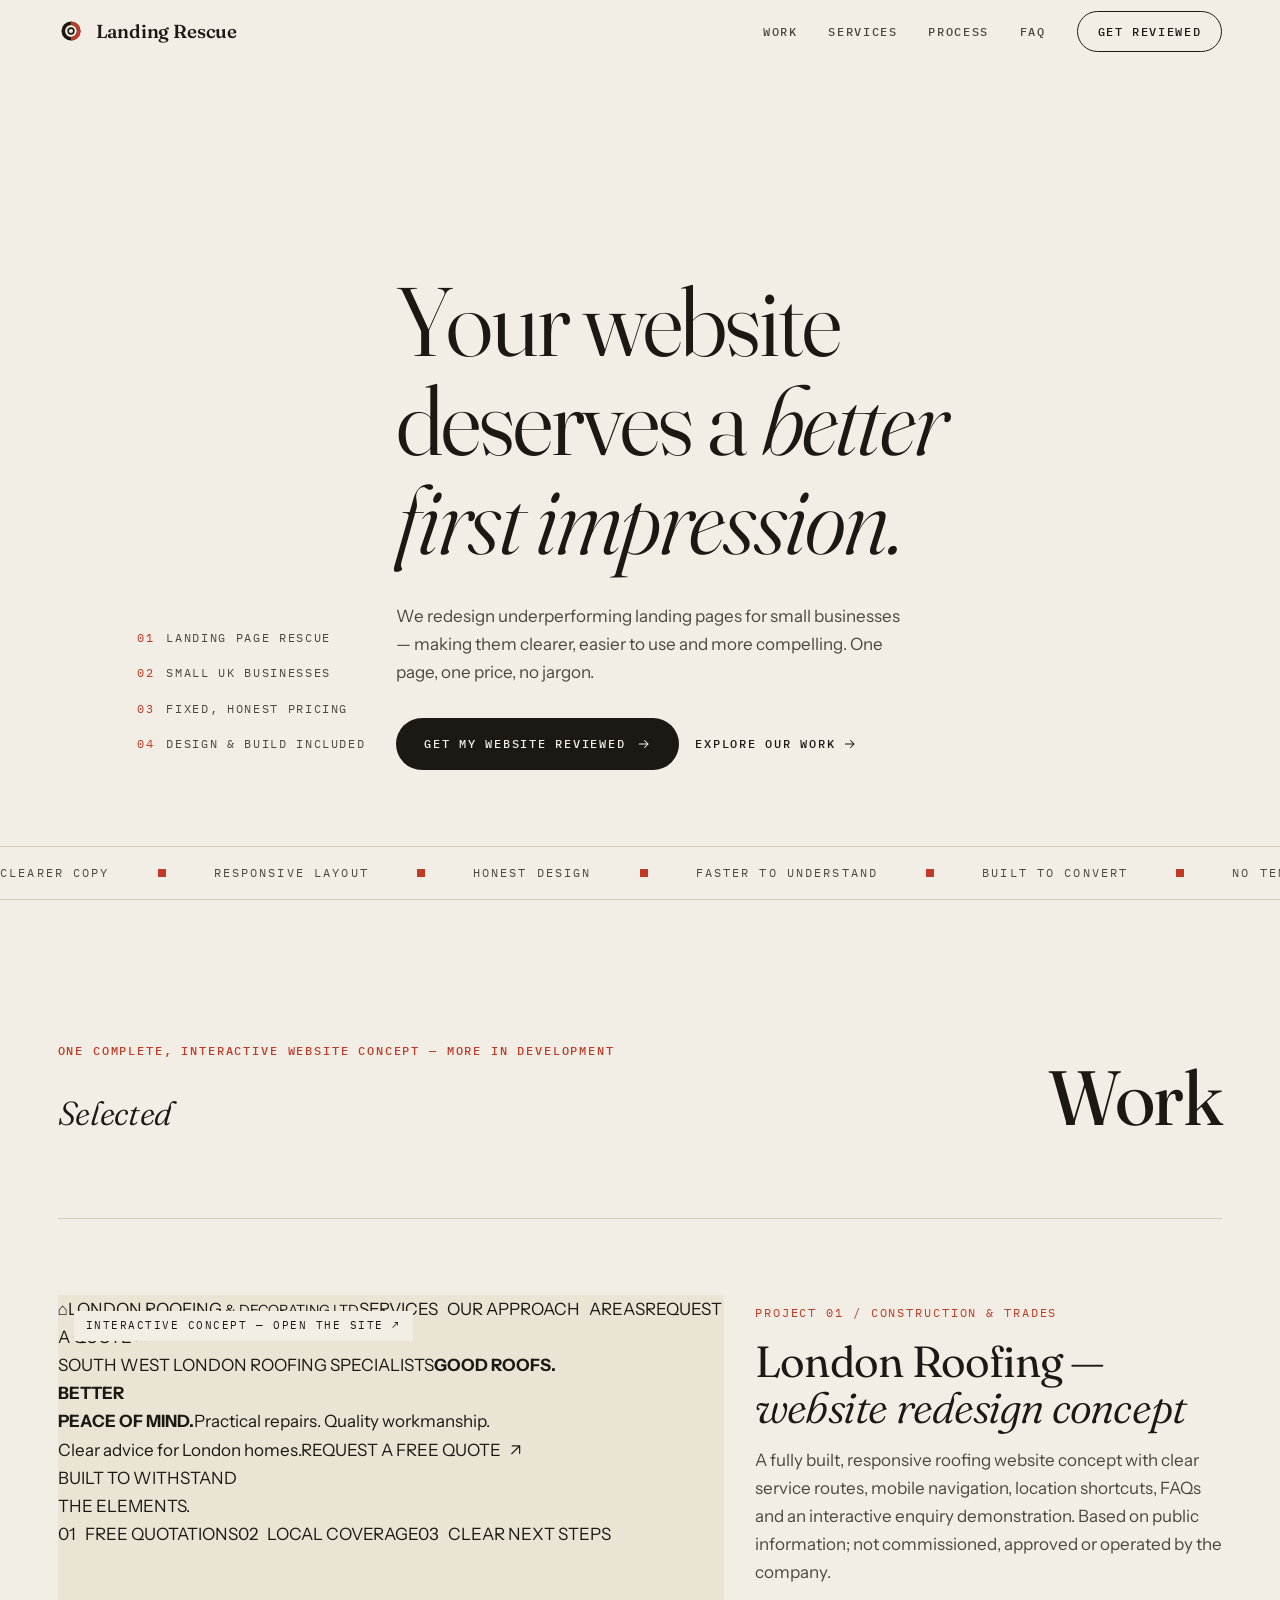
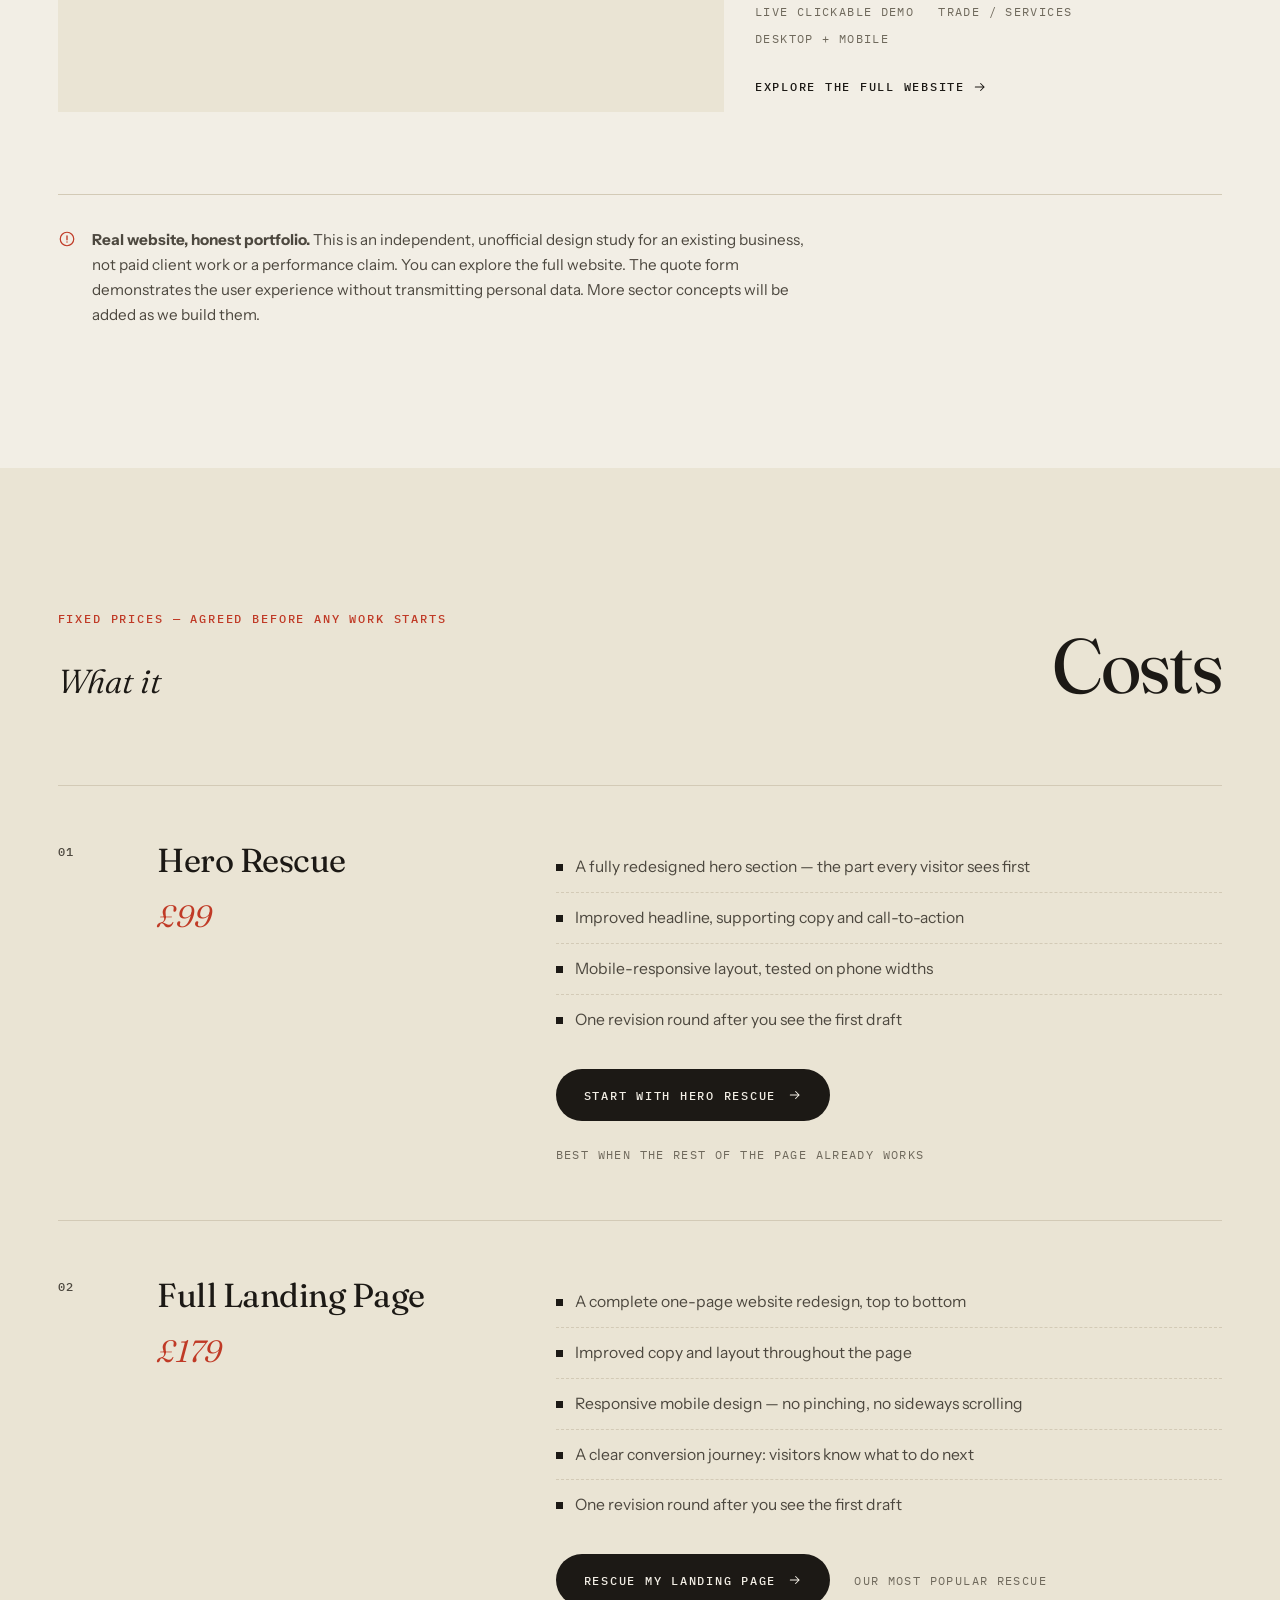
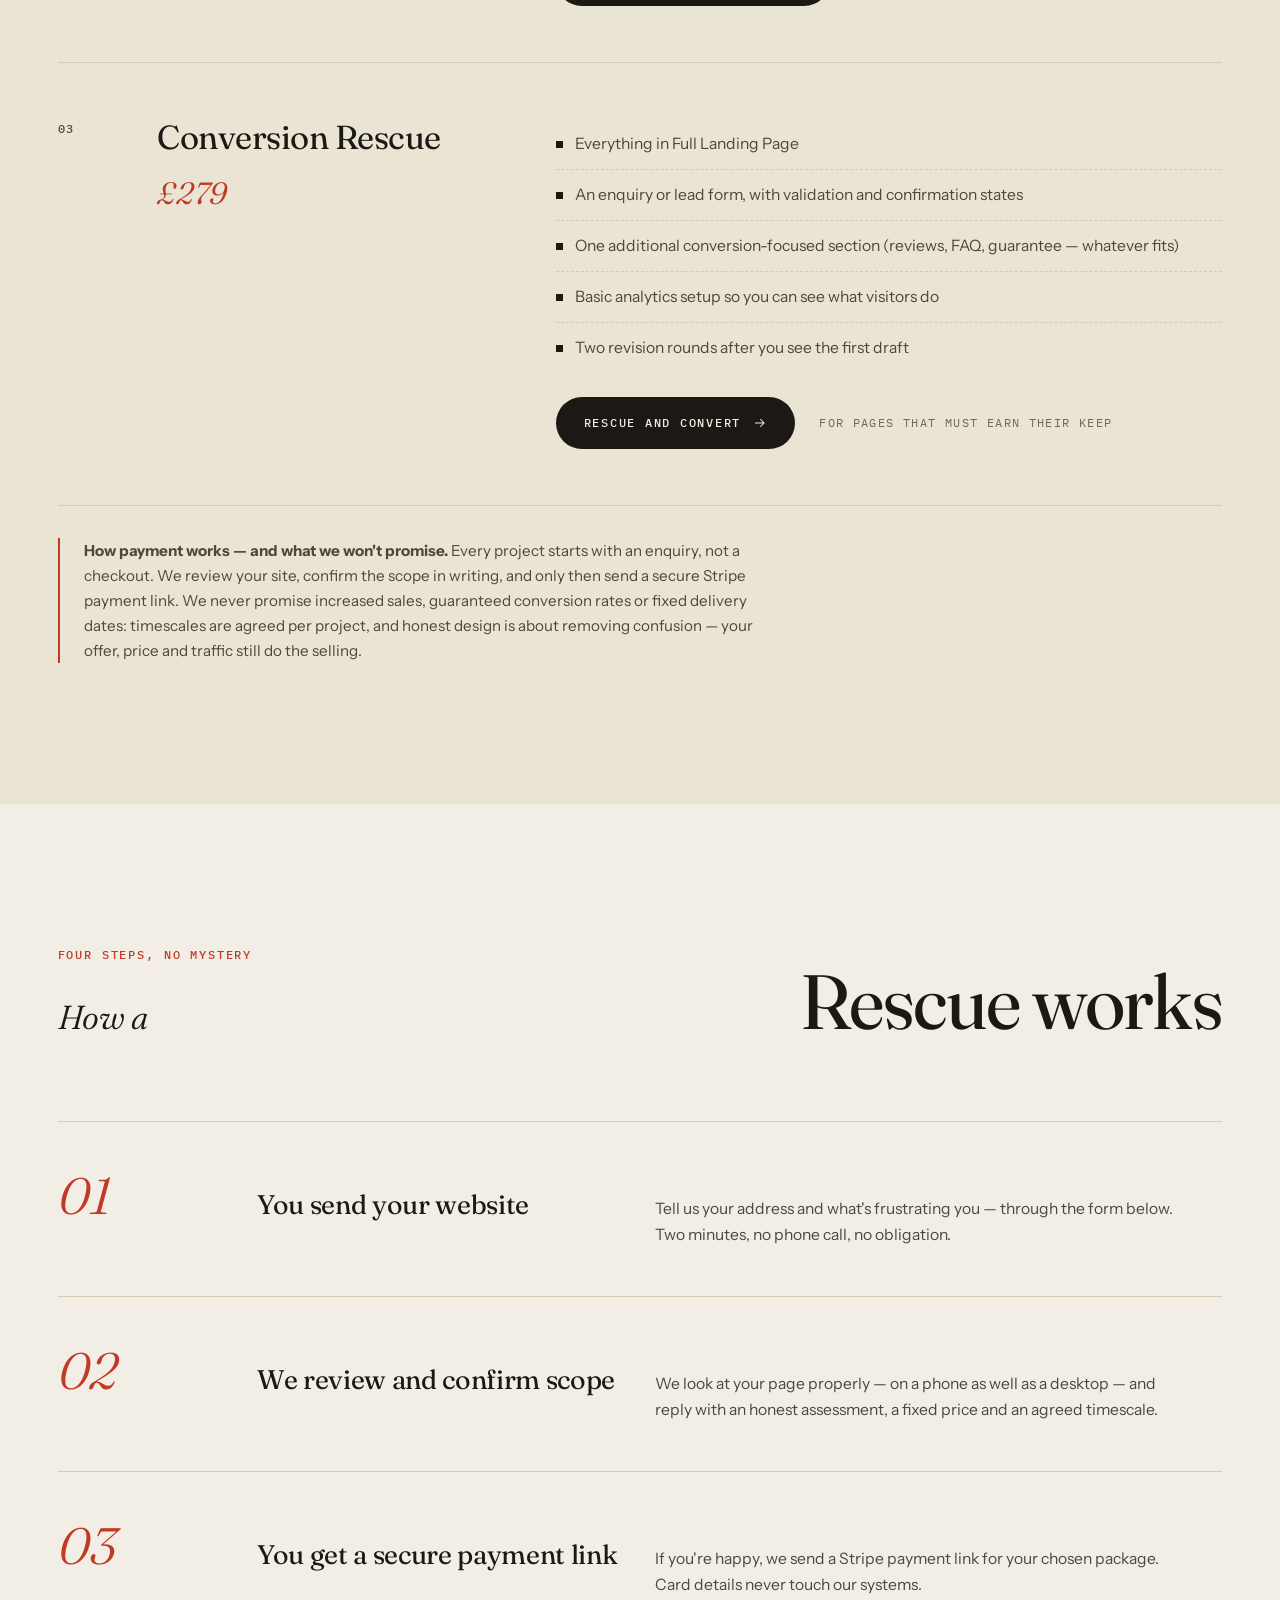
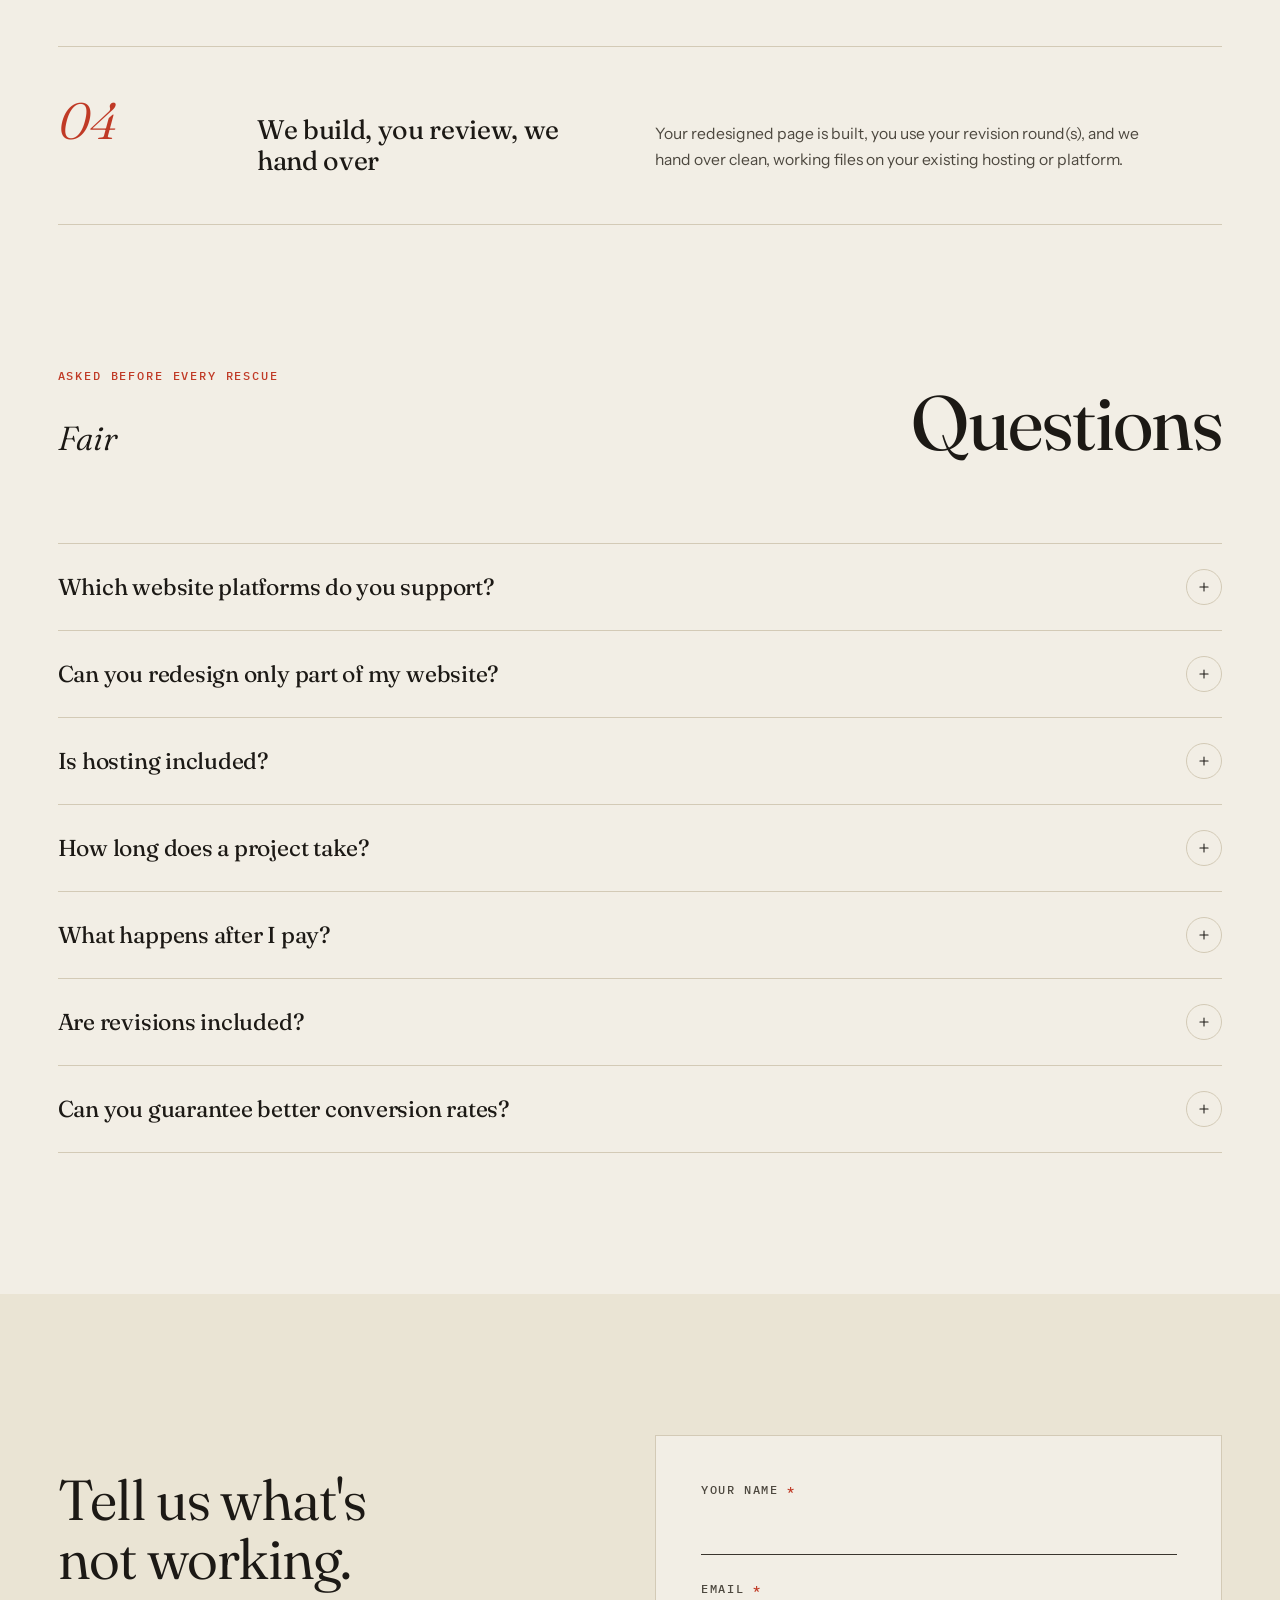
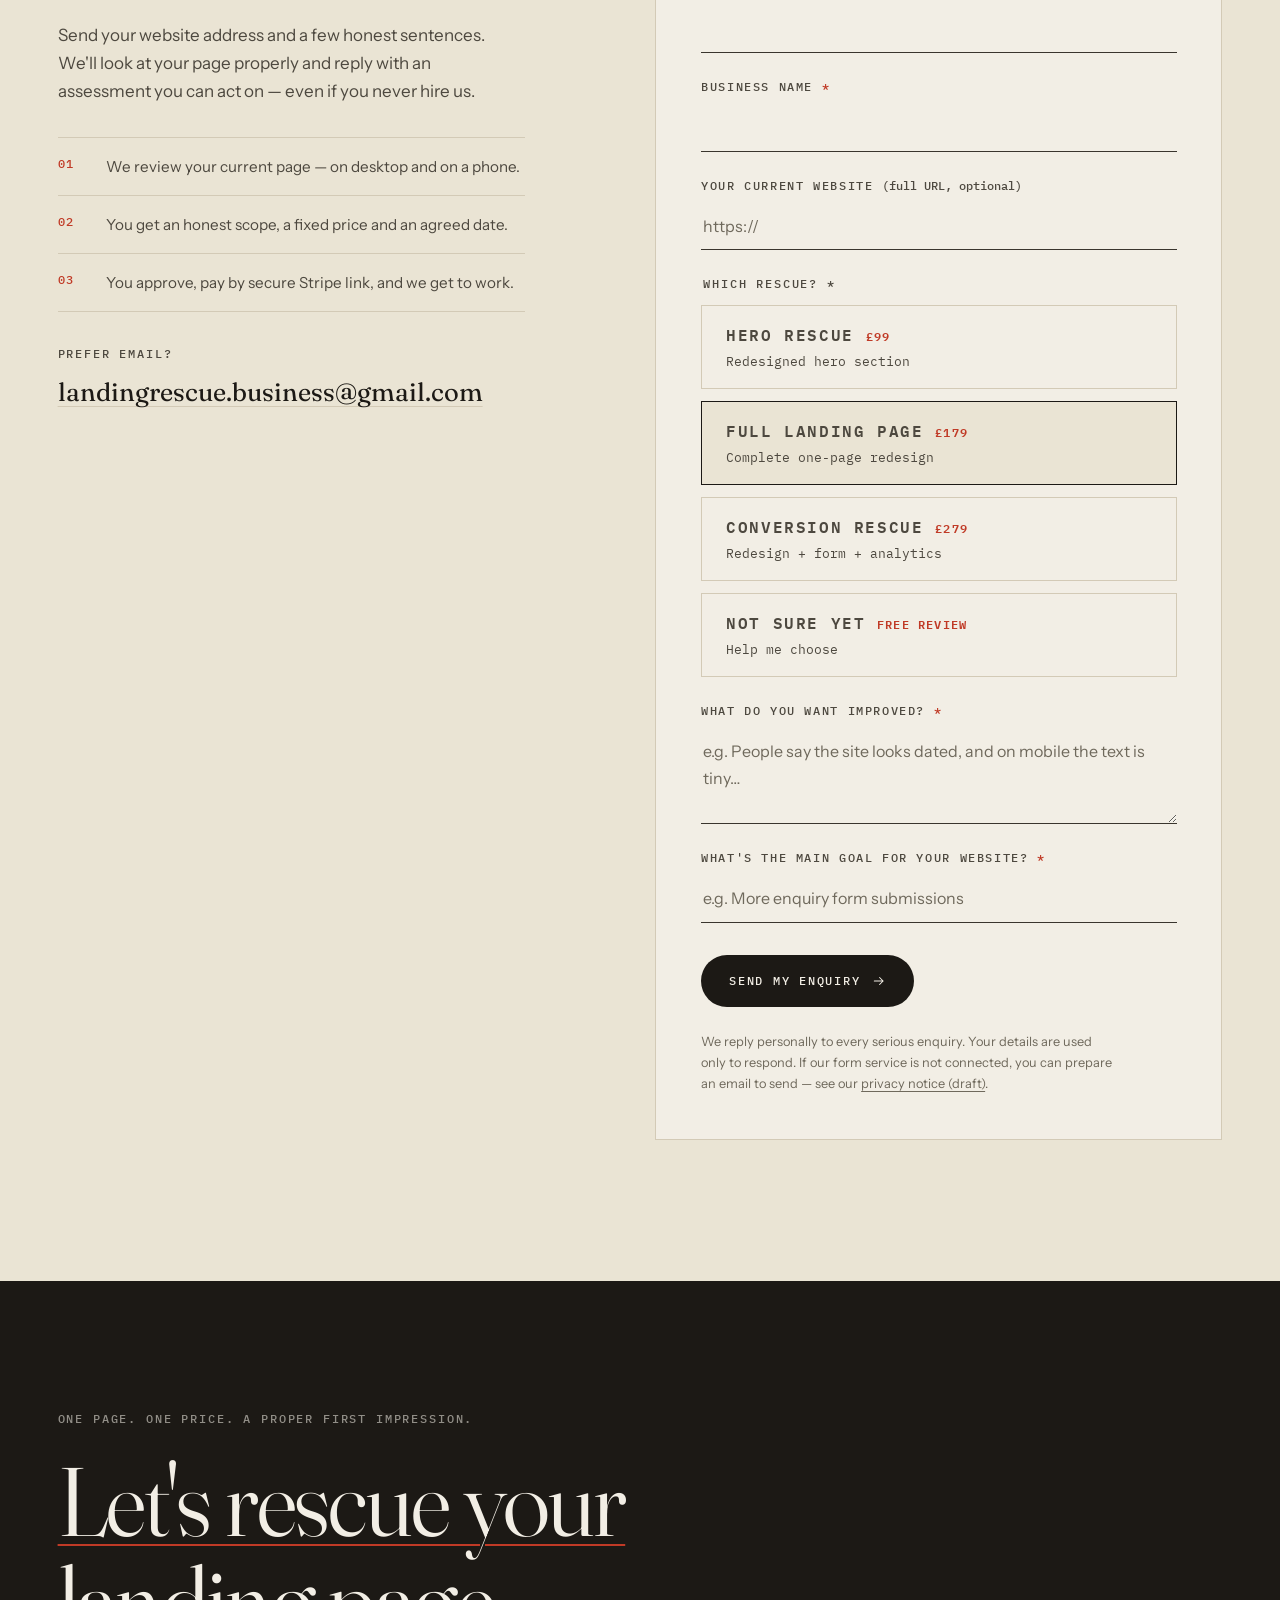
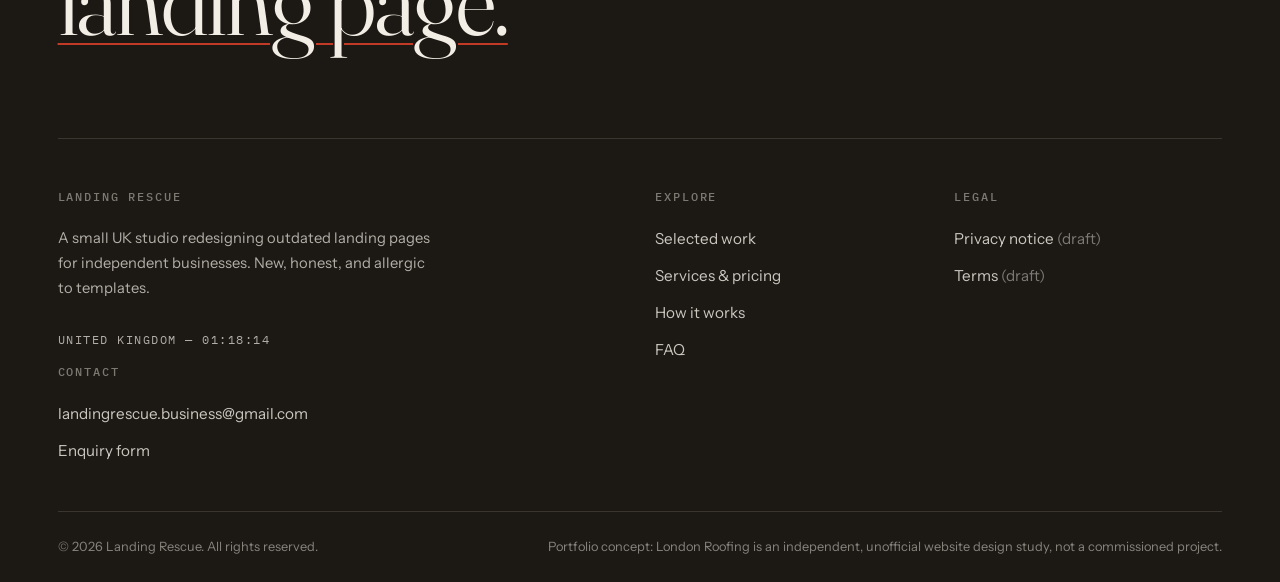
==== index.html @ 88848b7b "Show new interactive roofing concept and retire old portfolio cards" ====
<!DOCTYPE html>
<html lang="en-GB">
<head>
  <meta charset="UTF-8">
  <meta name="viewport" content="width=device-width, initial-scale=1.0">
  <title>Landing Rescue — Landing page redesign for small UK businesses</title>
  <meta name="description" content="We redesign underperforming landing pages for small businesses — clearer copy, easier layouts, and a more compelling first impression. Fixed prices, honest scope, no jargon.">
  <meta name="theme-color" content="#f2eee5">
  <link rel="canonical" href="https://landing-rescue.onrender.com/">
  <meta property="og:type" content="website">
  <meta property="og:title" content="Landing Rescue — your website deserves a better first impression">
  <meta property="og:description" content="Landing page redesigns for small UK businesses. Fixed prices, honest scope, beautifully built pages.">
  <meta property="og:locale" content="en_GB">
  <link rel="icon" type="image/svg+xml" href="assets/img/favicon.svg">
  <link rel="preconnect" href="https://fonts.googleapis.com">
  <link rel="preconnect" href="https://fonts.gstatic.com" crossorigin>
  <link href="https://fonts.googleapis.com/css2?family=Fraunces:ital,opsz,wght@0,9..144,300..650;1,9..144,300..650&family=IBM+Plex+Mono:wght@400;500&family=Instrument+Sans:ital,wght@0,400..700;1,400&display=swap" rel="stylesheet">
  <link rel="stylesheet" href="assets/css/main.css">
  <script type="application/ld+json">
  {
    "@context": "https://schema.org",
    "@type": "ProfessionalService",
    "name": "Landing Rescue",
    "description": "Landing page redesigns for small businesses.",
    "areaServed": "GB",
    "priceRange": "£99 - £279"
  }
  </script>
</head>
<body>
  <a class="skip-link" href="#main">Skip to content</a>

  <!-- ================= HEADER ================= -->
  <header class="site-head">
    <div class="wrap">
      <a class="brand" href="#top" aria-label="Landing Rescue — home">
        <svg viewBox="0 0 64 64" aria-hidden="true">
          <circle cx="32" cy="32" r="19" fill="none" stroke="currentColor" stroke-width="9"/>
          <path d="M32 13a19 19 0 0 1 0 38" fill="none" stroke="#c03a26" stroke-width="9"/>
          <circle cx="32" cy="32" r="7" fill="var(--paper)" stroke="currentColor" stroke-width="4"/>
        </svg>
        <span>Landing&nbsp;Rescue</span>
      </a>
      <nav class="main-nav" aria-label="Primary">
        <a href="#work">Work</a>
        <a href="#services">Services</a>
        <a href="#process">Process</a>
        <a href="#faq">FAQ</a>
        <a class="nav-cta" href="#contact">Get reviewed</a>
      </nav>
      <button class="nav-toggle" aria-expanded="false" aria-controls="mobile-menu" aria-label="Menu">
        <span></span><span></span>
      </button>
    </div>
  </header>

  <nav class="mobile-menu" id="mobile-menu" aria-label="Mobile">
    <a href="#work">Work <span class="label">01</span></a>
    <a href="#services">Services <span class="label">02</span></a>
    <a href="#process">Process <span class="label">03</span></a>
    <a href="#faq">FAQ <span class="label">04</span></a>
    <a href="#contact">Get reviewed <span class="label">05</span></a>
  </nav>

  <main id="main">
    <!-- ================= HERO ================= -->
    <section class="hero" id="top">
      <div class="wrap">
        <div class="grid-12 hero-grid">
          <ul class="hero-index" aria-label="At a glance">
            <li><span class="num">01</span><span>Landing page rescue</span></li>
            <li><span class="num">02</span><span>Small UK businesses</span></li>
            <li><span class="num">03</span><span>Fixed, honest pricing</span></li>
            <li><span class="num">04</span><span>Design &amp; build included</span></li>
          </ul>
          <div class="hero-main">
            <h1 class="display reveal">Your website deserves a <em>better first impression.</em></h1>
            <div class="hero-sub reveal">
              <p class="body-copy">We redesign underperforming landing pages for small businesses — making them clearer, easier to use and more compelling. One page, one price, no jargon.</p>
            </div>
            <div class="hero-actions reveal">
              <a class="btn" href="#contact">Get my website reviewed
                <svg viewBox="0 0 24 24" fill="none" aria-hidden="true"><path d="M4 12h15m0 0-6-6m6 6-6 6" stroke="currentColor" stroke-width="1.8" stroke-linecap="round" stroke-linejoin="round"/></svg>
              </a>
              <a class="link-arrow" href="#work">Explore our work
                <svg viewBox="0 0 24 24" fill="none" aria-hidden="true"><path d="M4 12h15m0 0-6-6m6 6-6 6" stroke="currentColor" stroke-width="1.8" stroke-linecap="round" stroke-linejoin="round"/></svg>
              </a>
            </div>
          </div>
        </div>
      </div>
      <div class="marquee" aria-hidden="true">
        <div class="marquee-track">
          <span>Clearer copy <i></i></span><span>Responsive layout <i></i></span><span>Honest design <i></i></span><span>Faster to understand <i></i></span><span>Built to convert <i></i></span><span>No templates <i></i></span>
          <span>Clearer copy <i></i></span><span>Responsive layout <i></i></span><span>Honest design <i></i></span><span>Faster to understand <i></i></span><span>Built to convert <i></i></span><span>No templates <i></i></span>
        </div>
      </div>
    </section>

    <!-- ================= WORK ================= -->
    <section id="work" aria-labelledby="work-heading">
      <div class="wrap">
        <div class="section-head">
          <p class="label label--accent reveal">One complete, interactive website concept — more in development</p>
          <div class="split-head reveal" id="work-heading">
            <span class="left">Selected</span>
            <h2 class="right">Work</h2>
          </div>
        </div>
        <div class="work-list">
          <article class="project reveal">
            <a class="project-media project-media--roof" href="work/london-roofing/" aria-label="Open the interactive London Roofing website concept">
              <div class="roofing-thumb" aria-hidden="true">
                <div class="roofing-thumb-top"><span class="roofing-thumb-symbol">⌂</span><span class="roofing-thumb-brand">LONDON ROOFING <small>&amp; DECORATING LTD</small></span><span class="roofing-thumb-nav">SERVICES&nbsp;&nbsp; OUR APPROACH&nbsp;&nbsp; AREAS</span><span class="roofing-thumb-button">REQUEST A QUOTE ↗</span></div>
                <div class="roofing-thumb-stage">
                  <div class="roofing-thumb-copy"><span class="roofing-thumb-eyebrow">SOUTH WEST LONDON ROOFING SPECIALISTS</span><strong>GOOD ROOFS.<br>BETTER<br>PEACE OF MIND<span class="roofing-thumb-stop">.</span></strong><span class="roofing-thumb-lede">Practical repairs. Quality workmanship.<br>Clear advice for London homes.</span><span class="roofing-thumb-cta">REQUEST A FREE QUOTE &nbsp; ↗</span></div>
                  <div class="roofing-thumb-photo"><span>BUILT TO WITHSTAND<br>THE ELEMENTS.</span></div>
                </div>
                <div class="roofing-thumb-bottom"><span>01 &nbsp; FREE QUOTATIONS</span><span>02 &nbsp; LOCAL COVERAGE</span><span>03 &nbsp; CLEAR NEXT STEPS</span></div>
              </div>
              <span class="media-tag">Interactive concept — open the site ↗</span>
            </a>
            <div class="project-info">
              <p class="project-num">Project 01 / Construction &amp; trades</p>
              <h3 class="project-title">London Roofing — <em>website redesign concept</em></h3>
              <p class="body-copy">A fully built, responsive roofing website concept with clear service routes, mobile navigation, location shortcuts, FAQs and an interactive enquiry demonstration. Based on public information; not commissioned, approved or operated by the company.</p>
              <p class="project-meta"><span>Live clickable demo</span><span>Trade / services</span><span>Desktop + mobile</span></p>
              <a class="link-arrow" href="work/london-roofing/">Explore the full website
                <svg viewBox="0 0 24 24" fill="none" aria-hidden="true"><path d="M4 12h15m0 0-6-6m6 6-6 6" stroke="currentColor" stroke-width="1.8" stroke-linecap="round" stroke-linejoin="round"/></svg>
              </a>
            </div>
          </article>
        </div>
        <div class="work-note reveal">
          <svg viewBox="0 0 24 24" fill="none" aria-hidden="true"><circle cx="12" cy="12" r="9" stroke="currentColor" stroke-width="1.6"/><path d="M12 8v5m0 3v.01" stroke="currentColor" stroke-width="1.8" stroke-linecap="round"/></svg>
          <p><strong>Real website, honest portfolio.</strong> This is an independent, unofficial design study for an existing business, not paid client work or a performance claim. You can explore the full website. The quote form demonstrates the user experience without transmitting personal data. More sector concepts will be added as we build them.</p>
        </div>
      </div>
    </section>

    <!-- ================= SERVICES ================= -->
    <section class="services" id="services" aria-labelledby="services-heading">
      <div class="wrap">
        <div class="section-head">
          <p class="label label--accent reveal">Fixed prices — agreed before any work starts</p>
          <div class="split-head reveal" id="services-heading">
            <span class="left">What it</span>
            <h2 class="right">Costs</h2>
          </div>
        </div>

        <div class="service-row reveal">
          <p class="service-num label">01</p>
          <div class="service-name">
            <h3>Hero Rescue</h3>
            <p class="service-price">£99</p>
          </div>
          <div class="service-body">
            <ul>
              <li>A fully redesigned hero section — the part every visitor sees first</li>
              <li>Improved headline, supporting copy and call-to-action</li>
              <li>Mobile-responsive layout, tested on phone widths</li>
              <li>One revision round after you see the first draft</li>
            </ul>
            <div class="service-foot">
              <button class="btn" type="button" data-package="Hero Rescue — £99">Start with Hero Rescue
                <svg viewBox="0 0 24 24" fill="none" aria-hidden="true"><path d="M4 12h15m0 0-6-6m6 6-6 6" stroke="currentColor" stroke-width="1.8" stroke-linecap="round" stroke-linejoin="round"/></svg>
              </button>
              <span class="service-time">Best when the rest of the page already works</span>
            </div>
          </div>
        </div>

        <div class="service-row reveal">
          <p class="service-num label">02</p>
          <div class="service-name">
            <h3>Full Landing Page</h3>
            <p class="service-price">£179</p>
          </div>
          <div class="service-body">
            <ul>
              <li>A complete one-page website redesign, top to bottom</li>
              <li>Improved copy and layout throughout the page</li>
              <li>Responsive mobile design — no pinching, no sideways scrolling</li>
              <li>A clear conversion journey: visitors know what to do next</li>
              <li>One revision round after you see the first draft</li>
            </ul>
            <div class="service-foot">
              <button class="btn" type="button" data-package="Full Landing Page — £179">Rescue my landing page
                <svg viewBox="0 0 24 24" fill="none" aria-hidden="true"><path d="M4 12h15m0 0-6-6m6 6-6 6" stroke="currentColor" stroke-width="1.8" stroke-linecap="round" stroke-linejoin="round"/></svg>
              </button>
              <span class="service-time">Our most popular rescue</span>
            </div>
          </div>
        </div>

        <div class="service-row reveal">
          <p class="service-num label">03</p>
          <div class="service-name">
            <h3>Conversion Rescue</h3>
            <p class="service-price">£279</p>
          </div>
          <div class="service-body">
            <ul>
              <li>Everything in Full Landing Page</li>
              <li>An enquiry or lead form, with validation and confirmation states</li>
              <li>One additional conversion-focused section (reviews, FAQ, guarantee — whatever fits)</li>
              <li>Basic analytics setup so you can see what visitors do</li>
              <li>Two revision rounds after you see the first draft</li>
            </ul>
            <div class="service-foot">
              <button class="btn" type="button" data-package="Conversion Rescue — £279">Rescue and convert
                <svg viewBox="0 0 24 24" fill="none" aria-hidden="true"><path d="M4 12h15m0 0-6-6m6 6-6 6" stroke="currentColor" stroke-width="1.8" stroke-linecap="round" stroke-linejoin="round"/></svg>
              </button>
              <span class="service-time">For pages that must earn their keep</span>
            </div>
          </div>
        </div>

        <p class="services-honesty reveal">
          <strong>How payment works — and what we won't promise.</strong>
          Every project starts with an enquiry, not a checkout. We review your site, confirm the scope in writing, and only then send a secure Stripe payment link. We never promise increased sales, guaranteed conversion rates or fixed delivery dates: timescales are agreed per project, and honest design is about removing confusion — your offer, price and traffic still do the selling.
        </p>
      </div>
    </section>

    <!-- ================= PROCESS ================= -->
    <section id="process" aria-labelledby="process-heading">
      <div class="wrap">
        <div class="section-head">
          <p class="label label--accent reveal">Four steps, no mystery</p>
          <div class="split-head reveal" id="process-heading">
            <span class="left">How a</span>
            <h2 class="right">Rescue works</h2>
          </div>
        </div>

        <ol class="process-list">
          <li class="process-step reveal">
            <p class="p-num">01</p>
            <h3>You send your website</h3>
            <p>Tell us your address and what's frustrating you — through the form below. Two minutes, no phone call, no obligation.</p>
          </li>
          <li class="process-step reveal">
            <p class="p-num">02</p>
            <h3>We review and confirm scope</h3>
            <p>We look at your page properly — on a phone as well as a desktop — and reply with an honest assessment, a fixed price and an agreed timescale.</p>
          </li>
          <li class="process-step reveal">
            <p class="p-num">03</p>
            <h3>You get a secure payment link</h3>
            <p>If you're happy, we send a Stripe payment link for your chosen package. Card details never touch our systems.</p>
          </li>
          <li class="process-step reveal">
            <p class="p-num">04</p>
            <h3>We build, you review, we hand over</h3>
            <p>Your redesigned page is built, you use your revision round(s), and we hand over clean, working files on your existing hosting or platform.</p>
          </li>
        </ol>
      </div>
    </section>

    <!-- ================= FAQ ================= -->
    <section id="faq" aria-labelledby="faq-heading" style="padding-top:0">
      <div class="wrap">
        <div class="section-head">
          <p class="label label--accent reveal">Asked before every rescue</p>
          <div class="split-head reveal" id="faq-heading">
            <span class="left">Fair</span>
            <h2 class="right">Questions</h2>
          </div>
        </div>

        <div class="faq-list reveal">
          <details class="faq-item">
            <summary><h3>Which website platforms do you support?</h3><span class="faq-icon"><svg viewBox="0 0 24 24" fill="none" aria-hidden="true"><path d="M12 5v14M5 12h14" stroke="currentColor" stroke-width="1.8" stroke-linecap="round"/></svg></span></summary>
            <div class="faq-answer"><p>Almost all of them. We can hand over a self-contained page for any host, or implement directly on common platforms — WordPress, Shopify, Wix, Squarespace, Webflow and similar — wherever you can grant us access. We'll confirm the exact approach for your setup during the free review, before you pay anything.</p></div>
          </details>
          <details class="faq-item">
            <summary><h3>Can you redesign only part of my website?</h3><span class="faq-icon"><svg viewBox="0 0 24 24" fill="none" aria-hidden="true"><path d="M12 5v14M5 12h14" stroke="currentColor" stroke-width="1.8" stroke-linecap="round"/></svg></span></summary>
            <div class="faq-answer"><p>Yes — that's exactly what <strong>Hero Rescue (£99)</strong> is for. If your page mostly works but the top section lets it down, we'll rebuild that part properly: headline, supporting copy, call-to-action and a layout that behaves on every screen size.</p></div>
          </details>
          <details class="faq-item">
            <summary><h3>Is hosting included?</h3><span class="faq-icon"><svg viewBox="0 0 24 24" fill="none" aria-hidden="true"><path d="M12 5v14M5 12h14" stroke="currentColor" stroke-width="1.8" stroke-linecap="round"/></svg></span></summary>
            <div class="faq-answer"><p>No — and that's deliberate. We don't resell hosting or lock you in. Your redesigned page runs on the hosting and domain you already have, and if you ever leave us, everything stays working and yours.</p></div>
          </details>
          <details class="faq-item">
            <summary><h3>How long does a project take?</h3><span class="faq-icon"><svg viewBox="0 0 24 24" fill="none" aria-hidden="true"><path d="M12 5v14M5 12h14" stroke="currentColor" stroke-width="1.8" stroke-linecap="round"/></svg></span></summary>
            <div class="faq-answer"><p>We agree a delivery date with you individually before any payment, based on the package, the current queue and the state of your page. What we won't do is quote a fake "48 hours!" number to win the job, then miss it.</p></div>
          </details>
          <details class="faq-item">
            <summary><h3>What happens after I pay?</h3><span class="faq-icon"><svg viewBox="0 0 24 24" fill="none" aria-hidden="true"><path d="M12 5v14M5 12h14" stroke="currentColor" stroke-width="1.8" stroke-linecap="round"/></svg></span></summary>
            <div class="faq-answer"><p>Your rescue enters the build queue on the agreed date. We share progress as we go, send you the first draft for your revision round(s), make the changes, then hand over — either as files you can keep or installed directly on your platform.</p></div>
          </details>
          <details class="faq-item">
            <summary><h3>Are revisions included?</h3><span class="faq-icon"><svg viewBox="0 0 24 24" fill="none" aria-hidden="true"><path d="M12 5v14M5 12h14" stroke="currentColor" stroke-width="1.8" stroke-linecap="round"/></svg></span></summary>
            <div class="faq-answer"><p>Yes — one revision round is included with Hero Rescue and Full Landing Page, and two with Conversion Rescue. A revision is a considered set of changes to the draft; if you later want something outside the original scope, we'll quote it honestly before doing the work.</p></div>
          </details>
          <details class="faq-item">
            <summary><h3>Can you guarantee better conversion rates?</h3><span class="faq-icon"><svg viewBox="0 0 24 24" fill="none" aria-hidden="true"><path d="M12 5v14M5 12h14" stroke="currentColor" stroke-width="1.8" stroke-linecap="round"/></svg></span></summary>
            <div class="faq-answer"><p>No — and you should be suspicious of anyone who does. Conversion depends on your offer, your prices, your traffic and your reputation, not just the page. What we can honestly promise: a clearer, faster-to-understand, professionally built page that stops wasting the visitors you already have.</p></div>
          </details>
        </div>
      </div>
    </section>

    <!-- ================= CONTACT ================= -->
    <section class="contact" id="contact" aria-labelledby="contact-heading">
      <div class="wrap">
        <div class="contact-grid">
          <div class="contact-aside">
            <div>
              <p class="label label--accent reveal">Free review — no obligation</p>
              <h2 class="display-sm reveal" id="contact-heading" style="margin-top:16px">Tell us what's not working.</h2>
            </div>
            <p class="body-copy reveal">Send your website address and a few honest sentences. We'll look at your page properly and reply with an assessment you can act on — even if you never hire us.</p>
            <ol class="contact-steps reveal">
              <li><span class="label">01</span><span>We review your current page — on desktop and on a phone.</span></li>
              <li><span class="label">02</span><span>You get an honest scope, a fixed price and an agreed date.</span></li>
              <li><span class="label">03</span><span>You approve, pay by secure Stripe link, and we get to work.</span></li>
            </ol>
            <div class="contact-direct reveal">
              <span class="label">Prefer email?</span>
              <a id="direct-mail" href="mailto:landingrescue.business@gmail.com">landingrescue.business@gmail.com</a>
            </div>
          </div>

          <form class="enquiry-form reveal" id="enquiry-form" novalidate aria-describedby="form-status">
            <div class="field">
              <label for="f-name">Your name <span class="req" aria-hidden="true">*</span></label>
              <input type="text" id="f-name" name="name" autocomplete="name" required>
              <p class="field-error" role="alert"></p>
            </div>
            <div class="field">
              <label for="f-email">Email <span class="req" aria-hidden="true">*</span></label>
              <input type="email" id="f-email" name="email" autocomplete="email" inputmode="email" required>
              <p class="field-error" role="alert"></p>
            </div>
            <div class="field">
              <label for="f-business">Business name <span class="req" aria-hidden="true">*</span></label>
              <input type="text" id="f-business" name="business" autocomplete="organization" required>
              <p class="field-error" role="alert"></p>
            </div>
            <div class="field">
              <label for="f-url">Your current website <span class="label" style="text-transform:none;letter-spacing:0">(full URL, optional)</span></label>
              <input type="url" id="f-url" name="website_url" autocomplete="url" inputmode="url" placeholder="https://">
              <p class="field-error" role="alert"></p>
            </div>

            <fieldset class="field" style="border:0;padding:0">
              <legend class="label" style="margin-bottom:12px">Which rescue? <span class="req" aria-hidden="true">*</span></legend>
              <div class="radio-cards">
                <label>
                  <input type="radio" name="package" value="Hero Rescue — £99">
                  <span class="radio-name">Hero Rescue <span class="radio-price">£99</span><span class="radio-desc">Redesigned hero section</span></span>
                </label>
                <label>
                  <input type="radio" name="package" value="Full Landing Page — £179" checked>
                  <span class="radio-name">Full Landing Page <span class="radio-price">£179</span><span class="radio-desc">Complete one-page redesign</span></span>
                </label>
                <label>
                  <input type="radio" name="package" value="Conversion Rescue — £279">
                  <span class="radio-name">Conversion Rescue <span class="radio-price">£279</span><span class="radio-desc">Redesign + form + analytics</span></span>
                </label>
                <label>
                  <input type="radio" name="package" value="Not sure yet">
                  <span class="radio-name">Not sure yet <span class="radio-price">Free review</span><span class="radio-desc">Help me choose</span></span>
                </label>
              </div>
            </fieldset>

            <div class="field">
              <label for="f-improve">What do you want improved? <span class="req" aria-hidden="true">*</span></label>
              <textarea id="f-improve" name="improvements" required placeholder="e.g. People say the site looks dated, and on mobile the text is tiny…"></textarea>
              <p class="field-error" role="alert"></p>
            </div>
            <div class="field">
              <label for="f-goal">What's the main goal for your website? <span class="req" aria-hidden="true">*</span></label>
              <input type="text" id="f-goal" name="goal" required placeholder="e.g. More enquiry form submissions">
              <p class="field-error" role="alert"></p>
            </div>

            <!-- honeypot: hidden from humans -->
            <div style="position:absolute;left:-9999px" aria-hidden="true">
              <label>Leave this field empty <input type="text" name="website" tabindex="-1" autocomplete="off"></label>
            </div>

            <p class="form-status" id="form-status" role="status" aria-live="polite"></p>
            <p class="form-status is-error" id="form-notconnected" role="status" hidden>
              <a href="mailto:landingrescue.business@gmail.com" style="text-decoration:underline;text-underline-offset:3px">Open your email app with the enquiry pre-filled</a> — the address is <strong>landingrescue.business@gmail.com</strong>.
            </p>

            <button class="btn" type="submit" id="enquiry-submit" style="margin-top:8px">Send my enquiry
              <svg viewBox="0 0 24 24" fill="none" aria-hidden="true"><path d="M4 12h15m0 0-6-6m6 6-6 6" stroke="currentColor" stroke-width="1.8" stroke-linecap="round" stroke-linejoin="round"/></svg>
            </button>
            <p class="form-note">We reply personally to every serious enquiry. Your details are used only to respond. If our form service is not connected, you can prepare an email to send — see our <a href="privacy.html" style="text-decoration:underline;text-underline-offset:3px">privacy notice (draft)</a>.</p>
          </form>

          <div class="form-success-panel enquiry-form form-success-cell" id="form-success" role="status">
            <p class="label label--accent" style="margin-bottom:16px">Enquiry received</p>
            <h3>Thank you — we're on it.</h3>
            <p>Your enquiry has been sent. We'll review your current website and come back with an honest assessment, a fixed price and an agreed timescale. Talk soon.</p>
            <button class="link-arrow" type="button" id="form-again">Send another enquiry
              <svg viewBox="0 0 24 24" fill="none" aria-hidden="true"><path d="M4 12h15m0 0-6-6m6 6-6 6" stroke="currentColor" stroke-width="1.8" stroke-linecap="round" stroke-linejoin="round"/></svg>
            </button>
          </div>
        </div>
      </div>
    </section>
  </main>

  <!-- ================= FOOTER ================= -->
  <footer class="site-footer">
    <div class="wrap">
      <div class="footer-cta">
        <p class="label">One page. One price. A proper first impression.</p>
        <h2 class="display"><a href="#contact">Let's rescue your<br>landing page.</a></h2>
      </div>
      <div class="footer-grid">
        <div class="footer-col">
          <p class="label">Landing Rescue</p>
          <p style="max-width:38ch;color:color-mix(in srgb, var(--paper) 70%, transparent);font-size:.92rem;line-height:1.7">A small UK studio redesigning outdated landing pages for independent businesses. New, honest, and allergic to templates.</p>
          <p class="footer-clock">UNITED KINGDOM — <span data-clock>--:--:--</span></p>
        </div>
        <div class="footer-col">
          <p class="label">Explore</p>
          <a href="#work">Selected work</a>
          <a href="#services">Services &amp; pricing</a>
          <a href="#process">How it works</a>
          <a href="#faq">FAQ</a>
        </div>
        <div class="footer-col">
          <p class="label">Legal</p>
          <a href="privacy.html">Privacy notice <span style="opacity:.55">(draft)</span></a>
          <a href="terms.html">Terms <span style="opacity:.55">(draft)</span></a>
        </div>
        <div class="footer-col">
          <p class="label">Contact</p>
          <a href="mailto:landingrescue.business@gmail.com">landingrescue.business@gmail.com</a>
          <a href="#contact">Enquiry form</a>
        </div>
      </div>
      <div class="footer-legal">
        <p>© <span id="year">2025</span> Landing Rescue. All rights reserved.</p>
        <p>Portfolio concept: London Roofing is an independent, unofficial website design study, not a commissioned project.</p>
      </div>
    </div>
  </footer>

  <script src="assets/js/config.js"></script>
  <script src="assets/js/main.js"></script>
  <script>document.getElementById('year').textContent = new Date().getFullYear();</script>
</body>
</html>
---- assets/css/main.css ----
/* ==========================================================================
   LANDING RESCUE — design system
   Palette: aged paper + ink + rescue red (used sparingly)
   Type: Fraunces (display serif) / Instrument Sans (body+UI) / IBM Plex Mono (labels)
   ========================================================================== */

:root {
  /* primitive */
  --paper:      #f2eee5;
  --paper-2:    #eae4d4;
  --paper-3:    #e0d8c4;
  --ink:        #1c1915;
  --ink-2:      #4d483f;
  --ink-3:      #6f695c;
  --line:       #d3cab6;
  --line-dark:  #3a352d;
  --rescue:     #c03a26;
  --rescue-deep:#9c2c1b;
  --ok:         #2e6b46;
  --err:        #b3271e;

  /* semantic */
  --bg:         var(--paper);
  --bg-raised:  var(--paper-2);
  --text:       var(--ink);
  --text-muted: var(--ink-2);
  --text-faint: var(--ink-3);
  --border:     var(--line);
  --accent:     var(--rescue);

  /* type */
  --serif: "Fraunces", Georgia, "Times New Roman", serif;
  --sans:  "Instrument Sans", "Helvetica Neue", Arial, sans-serif;
  --mono:  "IBM Plex Mono", "SFMono-Regular", Consolas, monospace;

  /* spacing scale (4 / 8) */
  --s1: 4px;  --s2: 8px;  --s3: 12px; --s4: 16px; --s5: 24px;
  --s6: 32px; --s7: 48px; --s8: 64px; --s9: 96px; --s10: 128px;

  --gutter: clamp(20px, 4.5vw, 64px);
  --maxw: 1400px;
  --head-h: 64px;

  --ease-out: cubic-bezier(.22,.75,.25,1);
  --dur: 240ms;
}

/* ---------- reset ---------- */
*, *::before, *::after { box-sizing: border-box; }
* { margin: 0; }
html {
  -webkit-text-size-adjust: 100%;
  scroll-behavior: smooth;
  scroll-padding-top: calc(var(--head-h) + 16px);
}
@media (prefers-reduced-motion: reduce) {
  html { scroll-behavior: auto; }
  *, *::before, *::after { animation-duration: .01ms !important; transition-duration: .01ms !important; }
}
body {
  background: var(--bg);
  color: var(--text);
  font-family: var(--sans);
  font-size: 1.0625rem;
  line-height: 1.65;
  -webkit-font-smoothing: antialiased;
  overflow-x: hidden;
}
img, svg, video { display: block; max-width: 100%; height: auto; }
input, button, textarea, select { font: inherit; color: inherit; }
button { cursor: pointer; background: none; border: 0; padding: 0; }
a { color: inherit; text-decoration: none; }
ul, ol { list-style: none; padding: 0; }
:focus-visible {
  outline: 2px solid var(--accent);
  outline-offset: 3px;
  border-radius: 1px;
}
::selection { background: var(--ink); color: var(--paper); }

.skip-link {
  position: absolute; left: var(--s4); top: -60px; z-index: 300;
  background: var(--ink); color: var(--paper);
  font-family: var(--mono); font-size: .75rem; text-transform: uppercase; letter-spacing: .12em;
  padding: var(--s3) var(--s5); transition: top var(--dur) var(--ease-out);
}
.skip-link:focus-visible { top: var(--s4); }

/* ---------- typography ---------- */
.display {
  font-family: var(--serif);
  font-weight: 340;
  line-height: 1.02;
  letter-spacing: -0.022em;
  font-size: clamp(2.75rem, 7.6vw, 6.75rem);
  font-variation-settings: "opsz" 100;
}
.display em {
  font-style: italic;
  font-weight: 320;
}
.display-sm {
  font-family: var(--serif);
  font-weight: 360;
  line-height: 1.06;
  letter-spacing: -0.018em;
  font-size: clamp(2rem, 4.4vw, 3.9rem);
  font-variation-settings: "opsz" 60;
}
.serif-lead {
  font-family: var(--serif);
  font-weight: 380;
  font-size: clamp(1.25rem, 1.9vw, 1.55rem);
  line-height: 1.42;
  letter-spacing: -0.008em;
}
.label {
  font-family: var(--mono);
  font-size: .72rem;
  font-weight: 500;
  text-transform: uppercase;
  letter-spacing: .16em;
  color: var(--text-muted);
}
.label--accent { color: var(--accent); }
.body-copy { max-width: 62ch; color: var(--text-muted); }
.body-copy strong { color: var(--text); font-weight: 600; }

/* ---------- layout primitives ---------- */
.wrap {
  max-width: var(--maxw);
  margin-inline: auto;
  padding-inline: var(--gutter);
}
.grid-12 {
  display: grid;
  grid-template-columns: repeat(12, 1fr);
  column-gap: clamp(16px, 2.4vw, 32px);
}
section { padding-block: clamp(72px, 11vw, 152px); }
.rule { border: 0; border-top: 1px solid var(--border); }

.section-head { margin-bottom: clamp(40px, 6vw, 88px); }
.split-head {
  display: flex; align-items: baseline; justify-content: space-between;
  gap: var(--s5);
}
.split-head .left {
  font-family: var(--serif); font-style: italic; font-weight: 330;
  font-size: clamp(1.5rem, 2.6vw, 2.25rem); letter-spacing: -0.01em;
}
.split-head .right {
  font-family: var(--serif); font-weight: 420;
  font-size: clamp(2.4rem, 6vw, 5rem); letter-spacing: -0.02em; line-height: 1;
}

/* ---------- header ---------- */
.site-head {
  position: fixed; inset: 0 0 auto 0; z-index: 100;
  height: var(--head-h);
  display: flex; align-items: center;
  background: color-mix(in srgb, var(--paper) 88%, transparent);
  backdrop-filter: blur(12px);
  -webkit-backdrop-filter: blur(12px);
  border-bottom: 1px solid transparent;
  transition: border-color var(--dur) var(--ease-out);
}
.site-head.is-scrolled { border-bottom-color: var(--border); }
.site-head .wrap {
  width: 100%; display: flex; align-items: center; justify-content: space-between;
  gap: var(--s5);
}
.brand {
  display: inline-flex; align-items: center; gap: var(--s3);
  font-family: var(--serif); font-weight: 560; font-size: 1.18rem; letter-spacing: -0.01em;
}
.brand svg { width: 26px; height: 26px; }
.brand .tld { color: var(--text-faint); font-weight: 400; }
.main-nav { display: flex; align-items: center; gap: clamp(16px, 2.4vw, 36px); }
.main-nav a, .main-nav .nav-link {
  font-family: var(--mono); font-size: .74rem; font-weight: 500;
  text-transform: uppercase; letter-spacing: .14em; color: var(--text-muted);
  position: relative; padding-block: var(--s3);
  transition: color var(--dur) var(--ease-out);
}
.main-nav a::after, .main-nav .nav-link::after {
  content: ""; position: absolute; left: 0; right: 100%; bottom: 6px;
  height: 1px; background: currentColor;
  transition: right 260ms var(--ease-out);
}
.main-nav a:hover, .main-nav a:focus-visible { color: var(--text); }
.main-nav a:hover::after, .main-nav a:focus-visible::after { right: 0; }
.nav-cta {
  border: 1px solid var(--ink); border-radius: 999px;
  padding: 10px 20px !important; color: var(--text) !important;
  transition: background var(--dur) var(--ease-out), color var(--dur) var(--ease-out);
}
.nav-cta::after { display: none; }
.nav-cta:hover, .nav-cta:focus-visible { background: var(--ink); color: var(--paper) !important; }

.nav-toggle {
  display: none; width: 44px; height: 44px;
  flex-direction: column; align-items: center; justify-content: center; gap: 6px;
}
.nav-toggle span {
  display: block; width: 22px; height: 1.5px; background: var(--ink);
  transition: transform var(--dur) var(--ease-out), opacity var(--dur) var(--ease-out);
}
.nav-toggle[aria-expanded="true"] span:first-child { transform: translateY(3.75px) rotate(45deg); }
.nav-toggle[aria-expanded="true"] span:last-child { transform: translateY(-3.75px) rotate(-45deg); }

.mobile-menu {
  position: fixed; inset: var(--head-h) 0 0 0; z-index: 90;
  background: var(--paper);
  padding: var(--s7) var(--gutter) var(--s6);
  display: none; flex-direction: column;
  transform: translateY(-8px); opacity: 0;
  transition: transform var(--dur) var(--ease-out), opacity var(--dur) var(--ease-out);
  border-bottom: 1px solid var(--border);
}
.mobile-menu.is-open { transform: translateY(0); opacity: 1; }
.mobile-menu a {
  font-family: var(--serif); font-size: 2rem; font-weight: 380; letter-spacing: -0.01em;
  padding: var(--s4) 0; border-bottom: 1px solid var(--border);
  display: flex; justify-content: space-between; align-items: center;
}
.mobile-menu a .label { color: var(--text-faint); }

@media (max-width: 860px) {
  .main-nav { display: none; }
  .nav-toggle { display: inline-flex; }
  .mobile-menu.is-active { display: flex; }
}

/* ---------- hero ---------- */
.hero {
  min-height: 100svh;
  display: flex; flex-direction: column; justify-content: flex-end;
  padding-top: calc(var(--head-h) + 48px);
  padding-bottom: 0;
  position: relative;
}
.hero-grid { align-items: end; row-gap: var(--s7); padding-bottom: clamp(40px, 6vw, 88px); }
.hero-index {
  grid-column: 1 / 4;
  display: flex; flex-direction: column; gap: var(--s4);
  padding-bottom: var(--s4);
}
.hero-index li {
  display: flex; gap: var(--s3); align-items: baseline;
  font-family: var(--mono); font-size: .74rem; text-transform: uppercase;
  letter-spacing: .14em; color: var(--text-muted);
}
.hero-index .num { color: var(--accent); }
.hero-main { grid-column: 4 / 13; }
.hero .display { max-width: 12ch; }
.hero-sub {
  margin-top: var(--s6);
  display: flex; flex-wrap: wrap; align-items: center; gap: var(--s4) var(--s6);
}
.hero-sub .body-copy { max-width: 46ch; }
.hero-actions { display: flex; flex-wrap: wrap; align-items: center; gap: var(--s4); margin-top: var(--s6); }

@media (max-width: 960px) {
  .hero-index { grid-column: 1 / 13; flex-direction: row; flex-wrap: wrap; gap: var(--s3) var(--s5); padding-bottom: 0; }
  .hero-main { grid-column: 1 / 13; }
  .hero .display { max-width: 14ch; }
}

/* ---------- buttons ---------- */
.btn {
  display: inline-flex; align-items: center; gap: var(--s3);
  min-height: 52px; padding: 14px 28px;
  background: var(--ink); color: var(--paper);
  font-family: var(--mono); font-size: .78rem; font-weight: 500;
  text-transform: uppercase; letter-spacing: .14em;
  border-radius: 999px;
  transition: background var(--dur) var(--ease-out), transform var(--dur) var(--ease-out);
}
.btn:hover { background: var(--rescue-deep); transform: translateY(-1px); }
.btn:active { transform: translateY(0); }
.btn svg { width: 14px; height: 14px; transition: transform var(--dur) var(--ease-out); }
.btn:hover svg { transform: translateX(3px); }

.link-arrow {
  display: inline-flex; align-items: center; gap: var(--s2);
  font-family: var(--mono); font-size: .78rem; font-weight: 500;
  text-transform: uppercase; letter-spacing: .14em; color: var(--text);
  padding-block: var(--s3); position: relative;
}
.link-arrow::after {
  content: ""; position: absolute; left: 0; right: 100%; bottom: 4px;
  height: 1px; background: var(--accent);
  transition: right 260ms var(--ease-out);
}
.link-arrow:hover::after, .link-arrow:focus-visible::after { right: 0; }
.link-arrow svg { width: 14px; height: 14px; transition: transform var(--dur) var(--ease-out); }
.link-arrow:hover svg { transform: translateX(3px); }

/* ---------- marquee ---------- */
.marquee {
  border-block: 1px solid var(--border);
  overflow: hidden; padding-block: var(--s4);
  background: var(--paper);
}
.marquee-track {
  display: flex; gap: var(--s7); width: max-content;
  animation: marquee 36s linear infinite;
}
.marquee:hover .marquee-track { animation-play-state: paused; }
.marquee-track span {
  display: inline-flex; align-items: center; gap: var(--s7);
  font-family: var(--mono); font-size: .74rem; text-transform: uppercase;
  letter-spacing: .18em; color: var(--text-muted); white-space: nowrap;
}
.marquee-track i {
  width: 8px; height: 8px; background: var(--accent); flex: none;
}
@keyframes marquee {
  from { transform: translate3d(0, 0, 0); }
  to   { transform: translate3d(-50%, 0, 0); }
}

/* ---------- work ---------- */
.work-list { display: flex; flex-direction: column; }
.project {
  display: grid; grid-template-columns: repeat(12, 1fr);
  column-gap: clamp(16px, 2.4vw, 32px);
  padding-block: clamp(40px, 6vw, 80px);
  border-top: 1px solid var(--border);
}
.project:last-child { border-bottom: 1px solid var(--border); }
.project-media {
  grid-column: 1 / 8; overflow: hidden; position: relative;
  aspect-ratio: 16 / 10; background: var(--paper-2);
}
.project:nth-child(even) .project-media { grid-column: 6 / 13; order: 2; }
.project:nth-child(even) .project-info { order: 1; }
.project-media img {
  width: 100%; height: 100%; object-fit: cover; object-position: top center;
  transition: transform 700ms var(--ease-out);
}
.project-media:hover img { transform: scale(1.03); }
.project-media .media-tag {
  position: absolute; top: var(--s4); left: var(--s4);
  background: var(--paper); color: var(--ink);
  font-family: var(--mono); font-size: .68rem; text-transform: uppercase;
  letter-spacing: .14em; padding: 6px 12px;
}
.project-info {
  grid-column: 8 / 13; align-self: center;
  display: flex; flex-direction: column; gap: var(--s4);
  padding-block: var(--s2);
}
.project:nth-child(even) .project-info { grid-column: 1 / 6; }
.project-num {
  font-family: var(--mono); font-size: .74rem; letter-spacing: .16em;
  color: var(--accent); text-transform: uppercase;
}
.project-title {
  font-family: var(--serif); font-weight: 380; letter-spacing: -0.018em;
  font-size: clamp(1.9rem, 3.4vw, 3rem); line-height: 1.05;
}
.project-title em { font-style: italic; font-weight: 330; }
.project-meta {
  display: flex; flex-wrap: wrap; gap: var(--s2) var(--s5);
  font-family: var(--mono); font-size: .72rem; text-transform: uppercase;
  letter-spacing: .12em; color: var(--text-faint);
}
@media (max-width: 860px) {
  .project, .project:nth-child(even) { grid-template-columns: 1fr; }
  .project-media, .project:nth-child(even) .project-media,
  .project-info, .project:nth-child(even) .project-info { grid-column: 1 / -1; order: initial; }
  .project-info { padding-top: var(--s5); }
}

.work-note {
  margin-top: var(--s6);
  display: flex; gap: var(--s4); align-items: flex-start;
  max-width: 70ch;
}
.work-note svg { flex: none; width: 18px; height: 18px; margin-top: 3px; color: var(--accent); }
.work-note p { font-size: .95rem; color: var(--text-muted); }

/* ---------- services ---------- */
.services { background: var(--paper-2); }
.service-row {
  display: grid; grid-template-columns: repeat(12, 1fr);
  column-gap: clamp(16px, 2.4vw, 32px);
  padding-block: clamp(32px, 4.5vw, 56px);
  border-top: 1px solid var(--border);
  align-items: start;
}
.service-row:last-of-type { border-bottom: 1px solid var(--border); }
.service-num  { grid-column: 1 / 2; }
.service-name { grid-column: 2 / 6; display: flex; flex-direction: column; gap: var(--s3); }
.service-name h3 {
  font-family: var(--serif); font-weight: 400; letter-spacing: -0.015em;
  font-size: clamp(1.6rem, 2.6vw, 2.3rem); line-height: 1.1;
}
.service-price {
  font-family: var(--serif); font-style: italic; font-weight: 350;
  font-size: clamp(1.5rem, 2.4vw, 2.1rem); color: var(--accent);
}
.service-body { grid-column: 6 / 13; display: flex; flex-direction: column; gap: var(--s5); }
.service-body ul { display: flex; flex-direction: column; }
.service-body li {
  display: flex; gap: var(--s3); align-items: baseline;
  padding-block: var(--s3); border-bottom: 1px dashed var(--border);
  font-size: .98rem; color: var(--text-muted);
}
.service-body li:last-child { border-bottom: 0; }
.service-body li::before {
  content: ""; width: 7px; height: 7px; background: var(--ink); flex: none;
  transform: translateY(-1px);
}
.service-foot { display: flex; align-items: center; gap: var(--s5); flex-wrap: wrap; }
.service-time { font-family: var(--mono); font-size: .72rem; text-transform: uppercase; letter-spacing: .12em; color: var(--text-faint); }
@media (max-width: 860px) {
  .service-num, .service-name, .service-body { grid-column: 1 / -1; }
  .service-name { margin-bottom: var(--s4); }
}
.services-honesty {
  margin-top: var(--s6); max-width: 72ch;
  font-size: .95rem; color: var(--text-muted);
  border-left: 2px solid var(--accent); padding-left: var(--s5);
}

/* ---------- process ---------- */
.process-list { counter-reset: step; }
.process-step {
  display: grid; grid-template-columns: repeat(12, 1fr);
  column-gap: clamp(16px, 2.4vw, 32px);
  padding-block: clamp(28px, 4vw, 48px);
  border-top: 1px solid var(--border);
  align-items: baseline;
}
.process-step:last-child { border-bottom: 1px solid var(--border); }
.process-step .p-num {
  grid-column: 1 / 3;
  font-family: var(--serif); font-style: italic; font-weight: 320;
  font-size: clamp(2rem, 4vw, 3.4rem); color: var(--accent); line-height: 1;
}
.process-step h3 {
  grid-column: 3 / 7;
  font-family: var(--serif); font-weight: 420; letter-spacing: -0.012em;
  font-size: clamp(1.35rem, 2.1vw, 1.8rem); line-height: 1.15;
}
.process-step p { grid-column: 7 / 13; max-width: 52ch; color: var(--text-muted); font-size: .98rem; }
@media (max-width: 860px) {
  .process-step .p-num { grid-column: 1 / 4; }
  .process-step h3 { grid-column: 4 / 13; }
  .process-step p { grid-column: 1 / 13; margin-top: var(--s3); }
}

/* ---------- faq ---------- */
.faq-list { border-top: 1px solid var(--border); }
.faq-item { border-bottom: 1px solid var(--border); }
.faq-item summary {
  list-style: none; cursor: pointer;
  display: flex; align-items: center; justify-content: space-between; gap: var(--s5);
  padding-block: var(--s5);
  transition: color var(--dur) var(--ease-out);
}
.faq-item summary::-webkit-details-marker { display: none; }
.faq-item summary h3 {
  font-family: var(--serif); font-weight: 420; letter-spacing: -0.01em;
  font-size: clamp(1.15rem, 1.8vw, 1.5rem);
}
.faq-item summary:hover { color: var(--rescue-deep); }
.faq-icon {
  flex: none; width: 36px; height: 36px; border: 1px solid var(--border); border-radius: 50%;
  display: grid; place-items: center;
  transition: transform 300ms var(--ease-out), background var(--dur) var(--ease-out);
}
.faq-icon svg { width: 14px; height: 14px; }
.faq-item[open] .faq-icon { transform: rotate(45deg); background: var(--ink); color: var(--paper); border-color: var(--ink); }
.faq-answer { padding-bottom: var(--s6); max-width: 68ch; color: var(--text-muted); font-size: .98rem; }
.faq-answer p + p { margin-top: var(--s3); }

/* ---------- contact ---------- */
.contact { background: var(--paper-2); }
.contact-grid { display: grid; grid-template-columns: repeat(12, 1fr); column-gap: clamp(16px, 2.4vw, 32px); }
.contact-aside { grid-column: 1 / 6; display: flex; flex-direction: column; gap: var(--s6); }
.contact-aside .display-sm { max-width: 11ch; }
.contact-steps { display: flex; flex-direction: column; }
.contact-steps li {
  display: flex; gap: var(--s4); padding-block: var(--s4);
  border-top: 1px solid var(--border); font-size: .95rem; color: var(--text-muted);
}
.contact-steps li:last-child { border-bottom: 1px solid var(--border); }
.contact-steps .label { color: var(--accent); min-width: 32px; }
.contact-direct { display: flex; flex-direction: column; gap: var(--s2); }
.contact-direct a {
  font-family: var(--serif); font-size: clamp(1.25rem, 2vw, 1.6rem); font-weight: 400;
  text-decoration: underline; text-decoration-thickness: 1px; text-underline-offset: 5px;
  text-decoration-color: var(--line);
  transition: text-decoration-color var(--dur) var(--ease-out);
  width: fit-content;
}
.contact-direct a:hover { text-decoration-color: var(--accent); }

.enquiry-form { grid-column: 7 / 13; background: var(--paper); border: 1px solid var(--border); padding: clamp(24px, 3.5vw, 48px); }
.field { display: flex; flex-direction: column; gap: var(--s2); margin-bottom: var(--s5); }
.field label { font-family: var(--mono); font-size: .72rem; font-weight: 500; text-transform: uppercase; letter-spacing: .14em; color: var(--text-muted); }
.field label .req { color: var(--accent); }
.field input[type="text"], .field input[type="email"], .field input[type="url"],
.field select, .field textarea {
  background: transparent; border: 0; border-bottom: 1px solid var(--line-dark);
  padding: 10px 2px; font-size: 1rem; border-radius: 0;
  transition: border-color var(--dur) var(--ease-out);
}
.field textarea { resize: vertical; min-height: 96px; }
.field input:focus, .field select:focus, .field textarea:focus {
  outline: none; border-bottom-color: var(--accent); border-bottom-width: 2px;
}
.field input::placeholder, .field textarea::placeholder { color: var(--text-faint); }
.field.has-error input, .field.has-error select, .field.has-error textarea { border-bottom-color: var(--err); }
.field-error {
  display: none; font-size: .82rem; color: var(--err); font-weight: 500;
}
.field.has-error .field-error { display: block; }

.radio-cards { display: flex; flex-direction: column; gap: var(--s3); }
.radio-cards label {
  display: flex; gap: var(--s4); align-items: baseline; cursor: pointer;
  border: 1px solid var(--border); padding: var(--s4) var(--s5);
  transition: border-color var(--dur) var(--ease-out), background var(--dur) var(--ease-out);
}
.radio-cards label:hover { border-color: var(--ink-3); }
.radio-cards input { position: absolute; opacity: 0; pointer-events: none; }
.radio-cards input:checked + .radio-body,
.radio-cards label:has(input:checked) { border-color: var(--ink); background: var(--paper-2); }
.radio-cards .radio-name { font-weight: 600; font-size: .98rem; }
.radio-cards .radio-price { font-family: var(--mono); font-size: .74rem; letter-spacing: .1em; color: var(--accent); margin-left: auto; white-space: nowrap; }
.radio-cards .radio-desc { display: block; font-size: .84rem; color: var(--text-muted); margin-top: 2px; font-weight: 400; text-transform: none; letter-spacing: 0; }

.form-status { margin-top: var(--s5); font-size: .92rem; }
.form-status:empty { display: none; }
.form-status.is-error { color: var(--err); }
.form-status.is-success { color: var(--ok); }
.form-note { margin-top: var(--s5); font-size: .8rem; color: var(--text-faint); max-width: 46ch; }
.form-pending { opacity: .6; pointer-events: none; }

.form-success-panel { display: none; text-align: left; padding: var(--s3) 0; }
.form-success-panel.is-visible { display: block; }
.form-success-cell { grid-column: 7 / 13; }
@media (max-width: 960px) { .form-success-cell { grid-column: 1 / -1; } }
.form-success-panel h3 { font-family: var(--serif); font-size: 1.6rem; font-weight: 420; margin-bottom: var(--s3); }
.form-success-panel p { color: var(--text-muted); font-size: .95rem; max-width: 48ch; }
.form-success-panel .link-arrow { margin-top: var(--s4); }

@media (max-width: 960px) {
  .contact-aside, .enquiry-form { grid-column: 1 / -1; }
  .enquiry-form { margin-top: var(--s7); }
}

/* ---------- footer ---------- */
.site-footer { background: var(--ink); color: var(--paper); }
.site-footer a { color: var(--paper); }
.footer-cta { padding-block: clamp(72px, 10vw, 132px) clamp(48px, 7vw, 88px); }
.footer-cta .label { color: color-mix(in srgb, var(--paper) 55%, transparent); }
.footer-cta .display { margin-top: var(--s5); max-width: 14ch; }
.footer-cta .display a { text-decoration: underline; text-decoration-thickness: 2px; text-underline-offset: 8px; text-decoration-color: var(--rescue); transition: text-decoration-color var(--dur) var(--ease-out); }
.footer-cta .display a:hover { text-decoration-color: var(--paper); }
.footer-grid {
  display: grid; grid-template-columns: repeat(12, 1fr); column-gap: clamp(16px, 2.4vw, 32px);
  padding-block: var(--s7); border-top: 1px solid var(--line-dark);
}
.footer-col { grid-column: span 3; display: flex; flex-direction: column; gap: var(--s3); }
.footer-col:first-child { grid-column: span 6; }
.footer-col .label { color: color-mix(in srgb, var(--paper) 45%, transparent); margin-bottom: var(--s2); }
.footer-col a {
  font-size: .95rem; color: color-mix(in srgb, var(--paper) 82%, transparent);
  width: fit-content; position: relative;
}
.footer-col a::after {
  content: ""; position: absolute; left: 0; right: 100%; bottom: -2px; height: 1px; background: var(--paper);
  transition: right 260ms var(--ease-out);
}
.footer-col a:hover::after { right: 0; }
.footer-clock {
  font-family: var(--mono); font-size: .78rem; letter-spacing: .12em;
  color: color-mix(in srgb, var(--paper) 70%, transparent); margin-top: var(--s4);
}
.footer-legal {
  display: flex; flex-wrap: wrap; gap: var(--s3) var(--s6); justify-content: space-between;
  padding-block: var(--s5); border-top: 1px solid var(--line-dark);
  font-size: .8rem; color: color-mix(in srgb, var(--paper) 50%, transparent);
}
.footer-legal a { color: inherit; text-decoration: underline; text-underline-offset: 3px; }
@media (max-width: 860px) {
  .footer-col, .footer-col:first-child { grid-column: 1 / -1; margin-bottom: var(--s5); }
}

/* ---------- legal draft pages ---------- */
.legal-main { padding-top: calc(var(--head-h) + clamp(48px, 8vw, 96px)); }
.legal-wrap { max-width: 760px; }
.legal-wrap h1 {
  font-family: var(--serif); font-weight: 380; letter-spacing: -0.02em;
  font-size: clamp(2.4rem, 5vw, 4rem); line-height: 1.05; margin: 14px 0 18px;
}
.draft-flag {
  display: inline-block; border: 1px solid var(--accent); color: var(--accent);
  font-family: var(--mono); font-size: .7rem; letter-spacing: .16em; text-transform: uppercase;
  padding: 6px 14px; margin-bottom: 26px;
}
.legal-wrap h2 {
  font-family: var(--serif); font-weight: 480; font-size: 1.4rem; letter-spacing: -0.01em;
  margin: 42px 0 12px;
}
.legal-wrap p, .legal-wrap li { color: var(--text-muted); font-size: .98rem; margin-bottom: 12px; }
.legal-wrap ul { padding-left: 20px; list-style: disc; margin-bottom: 12px; }
.legal-updated { font-family: var(--mono); font-size: .72rem; letter-spacing: .14em; text-transform: uppercase; color: var(--text-faint); }

/* ---------- reveal ---------- */
.reveal { opacity: 0; transform: translateY(24px); transition: opacity 640ms var(--ease-out), transform 640ms var(--ease-out); }
.reveal.is-in { opacity: 1; transform: none; }
@media (prefers-reduced-motion: reduce) {
  .reveal { opacity: 1; transform: none; }
}
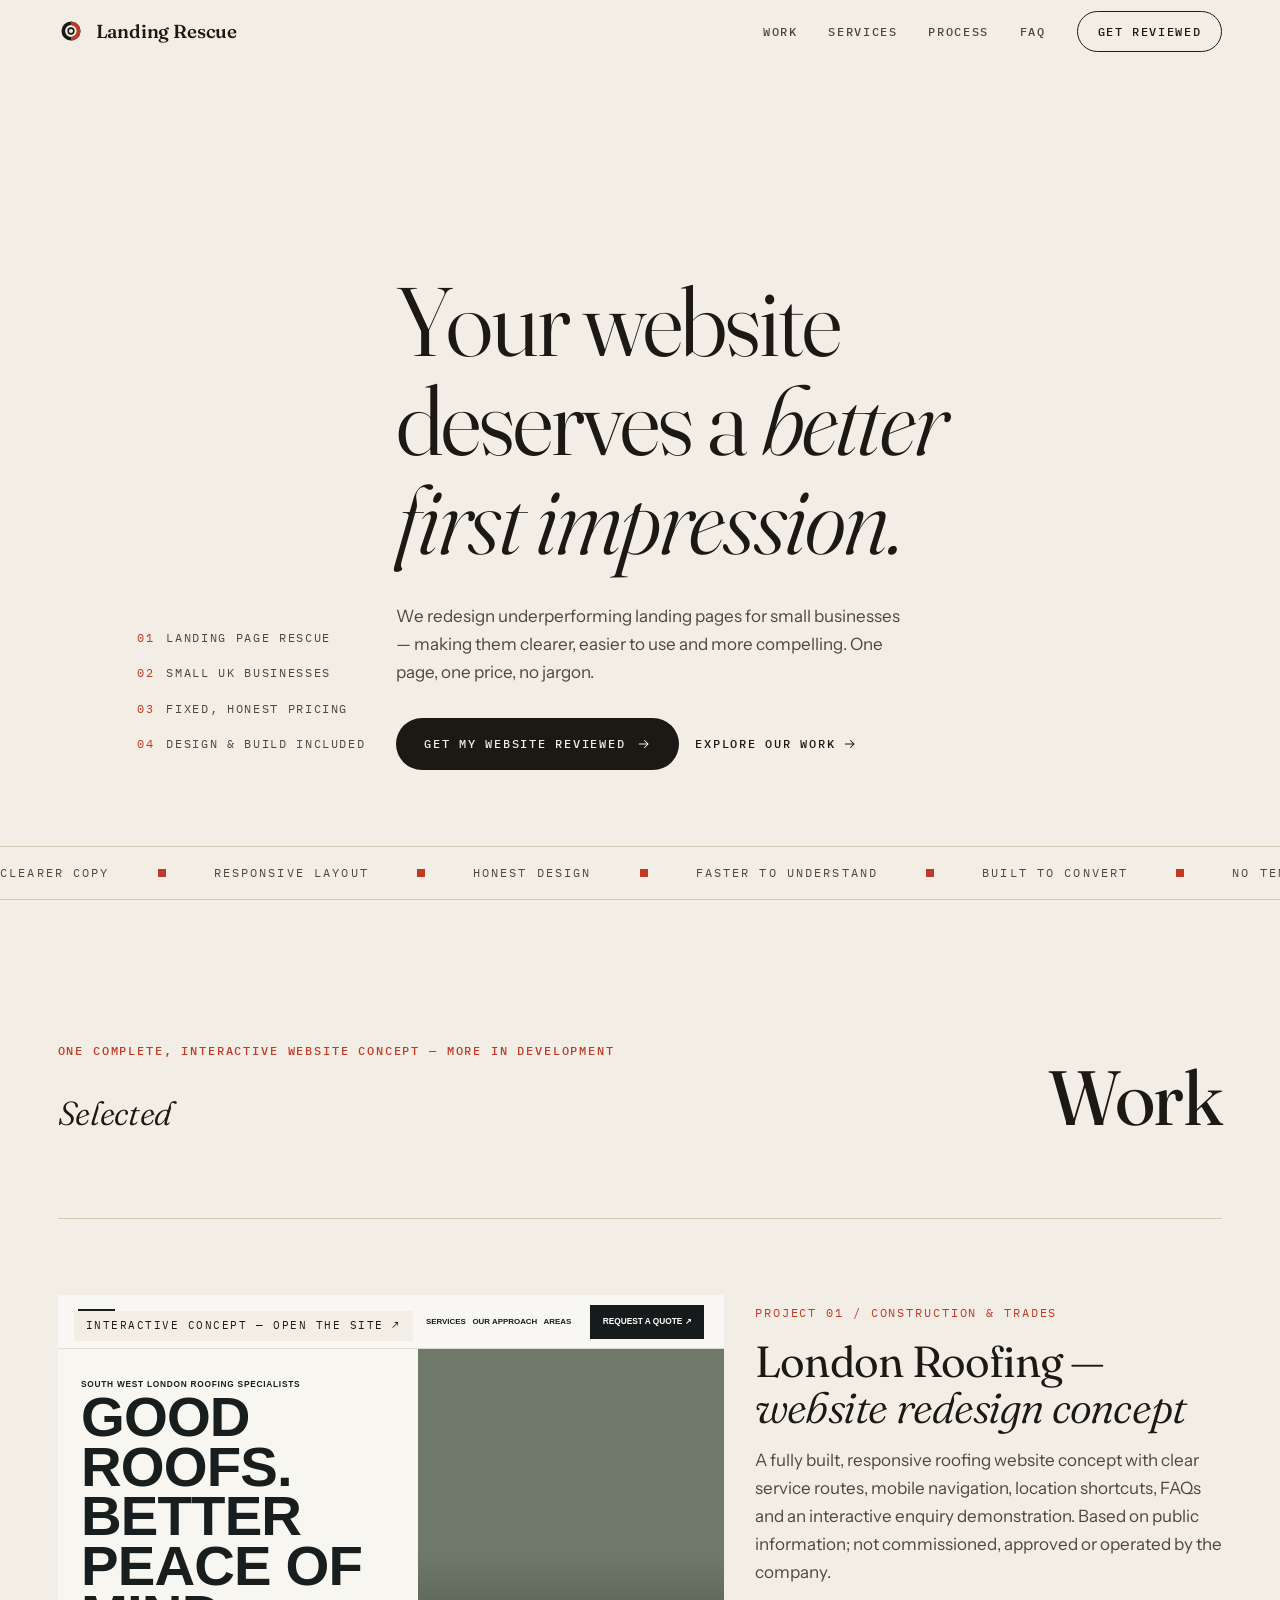
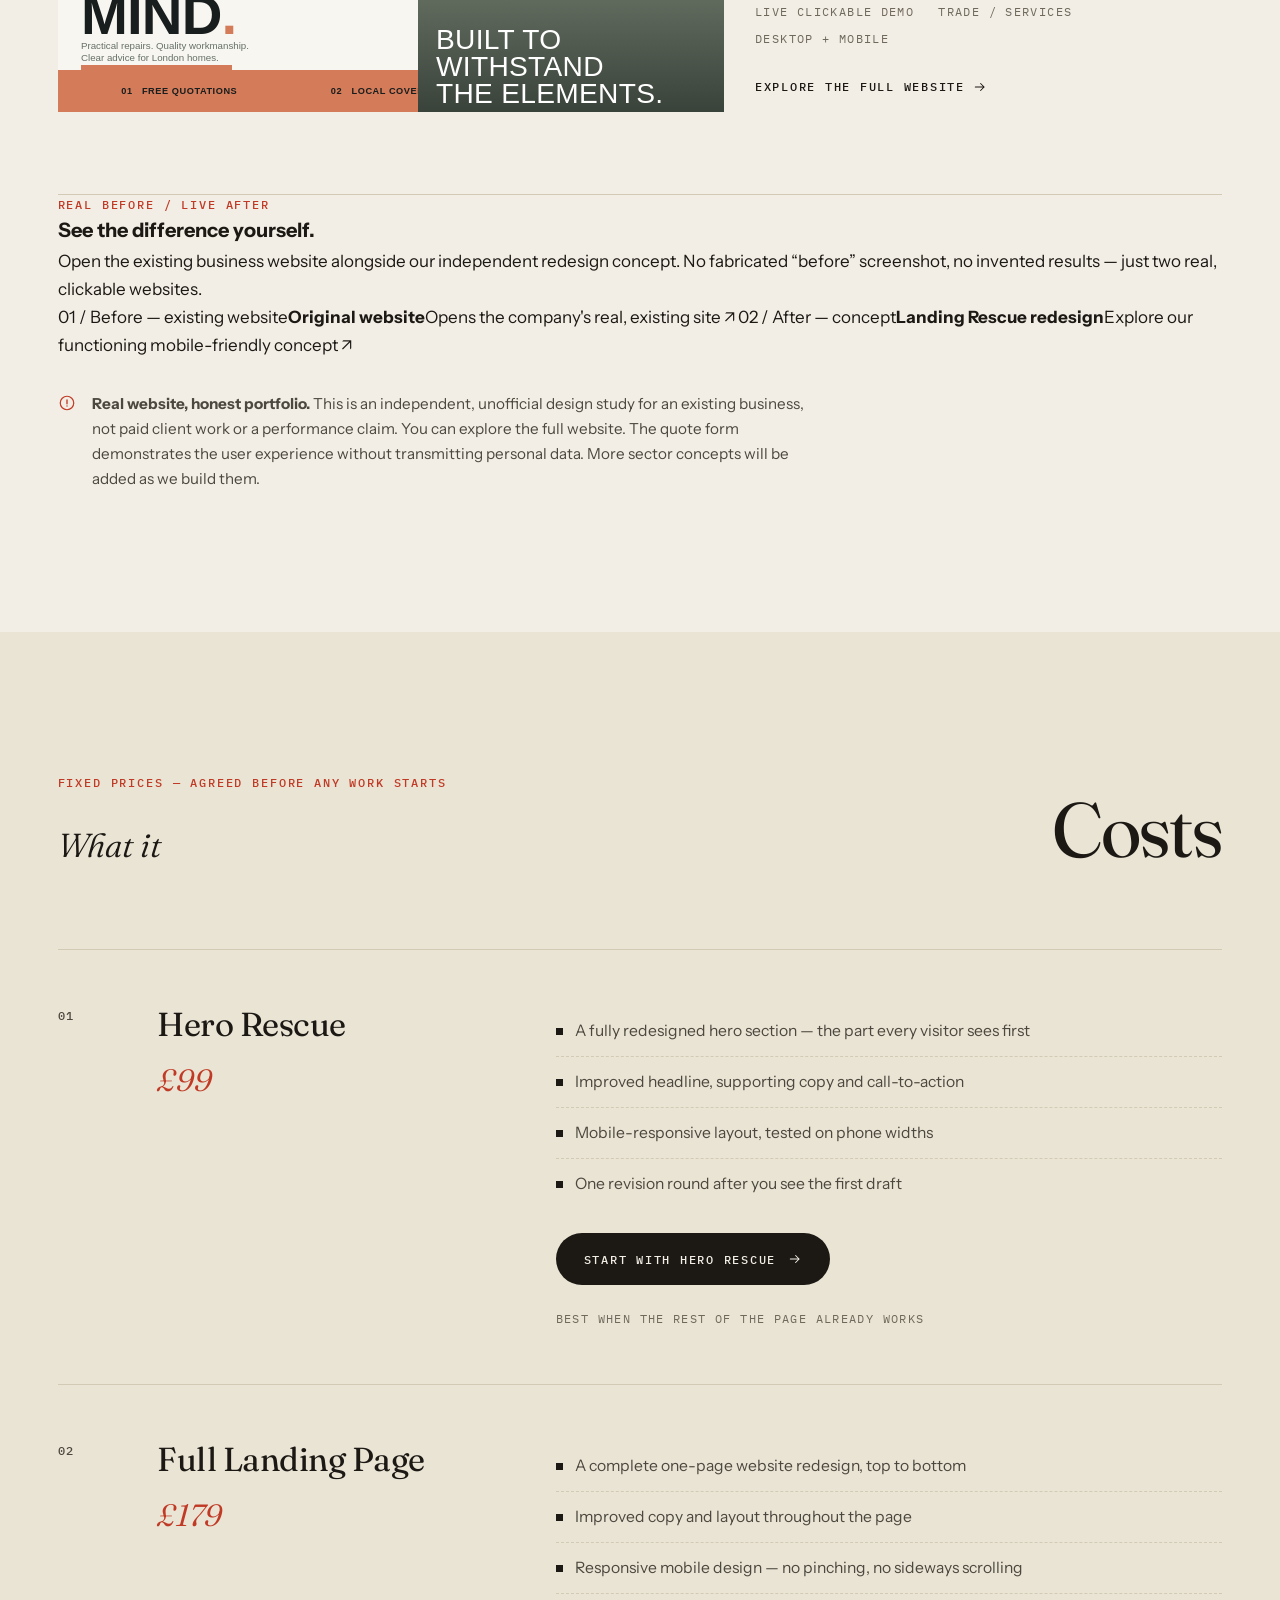
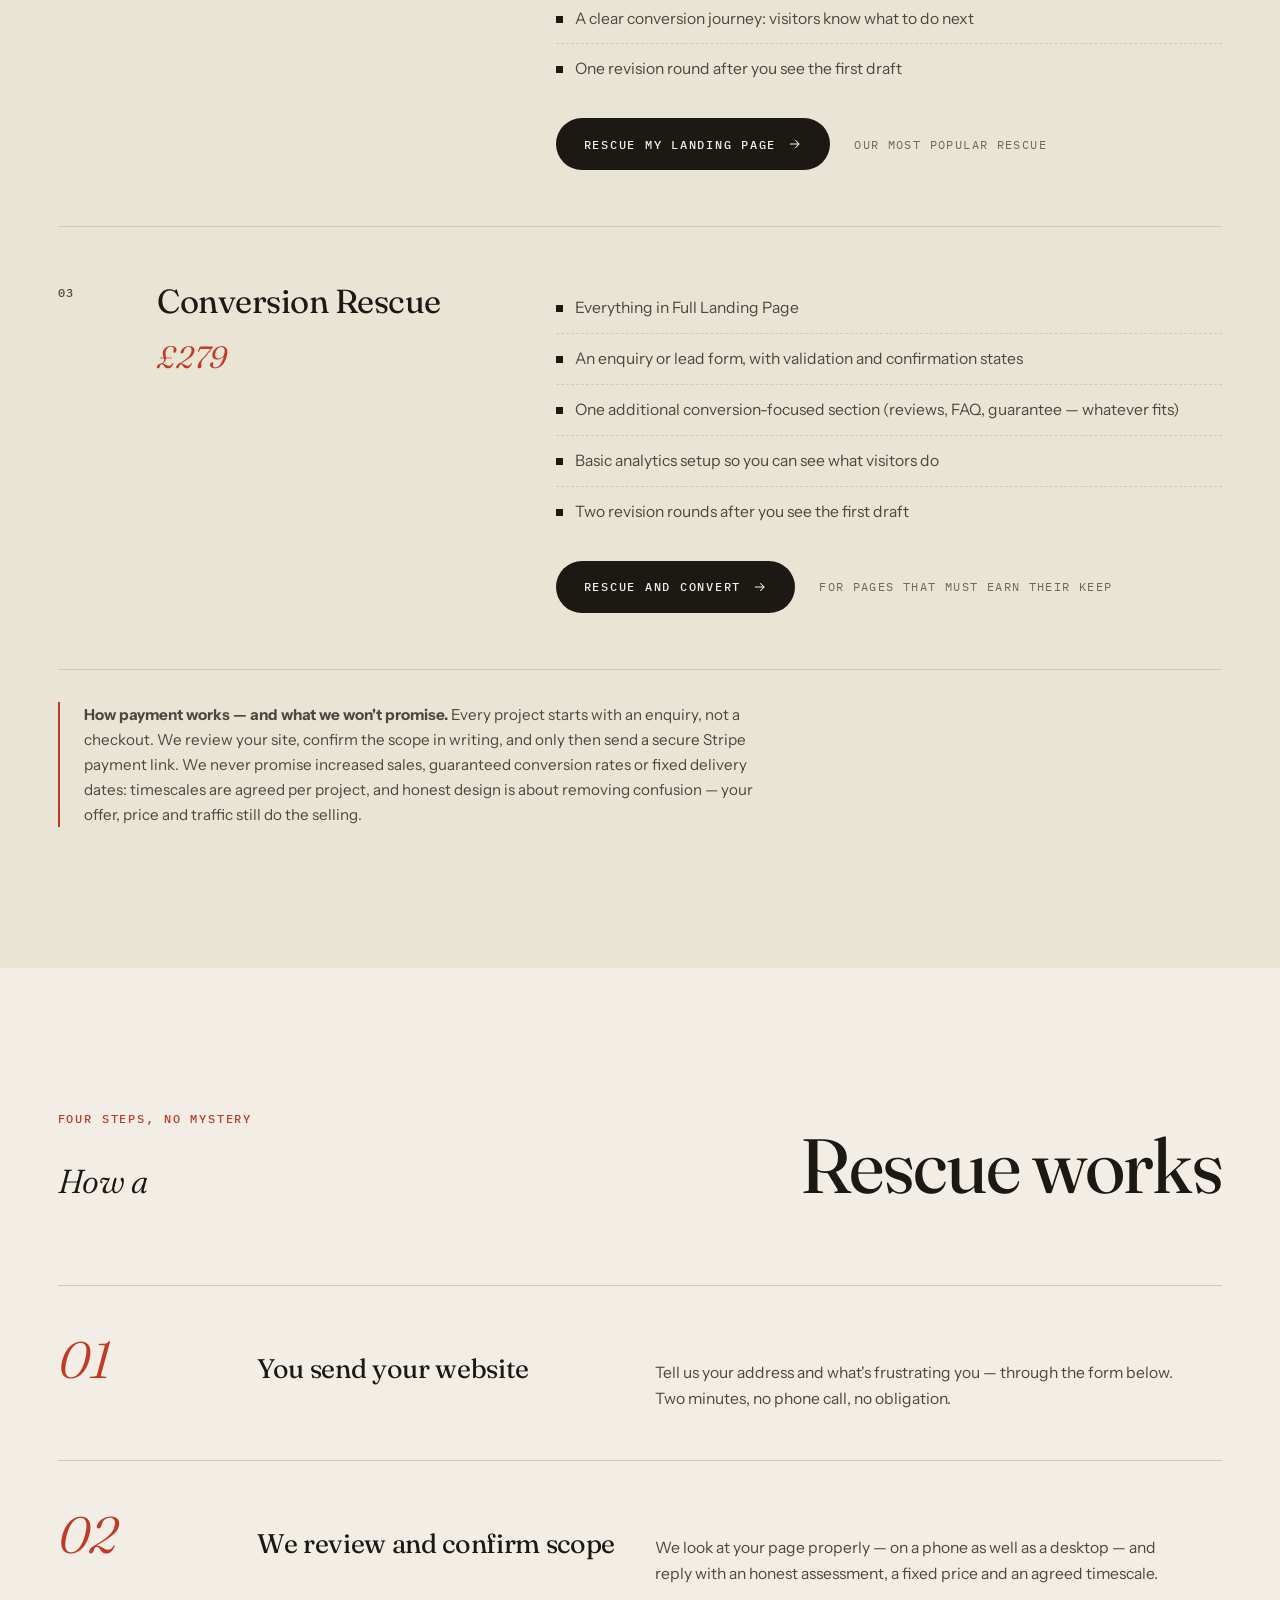
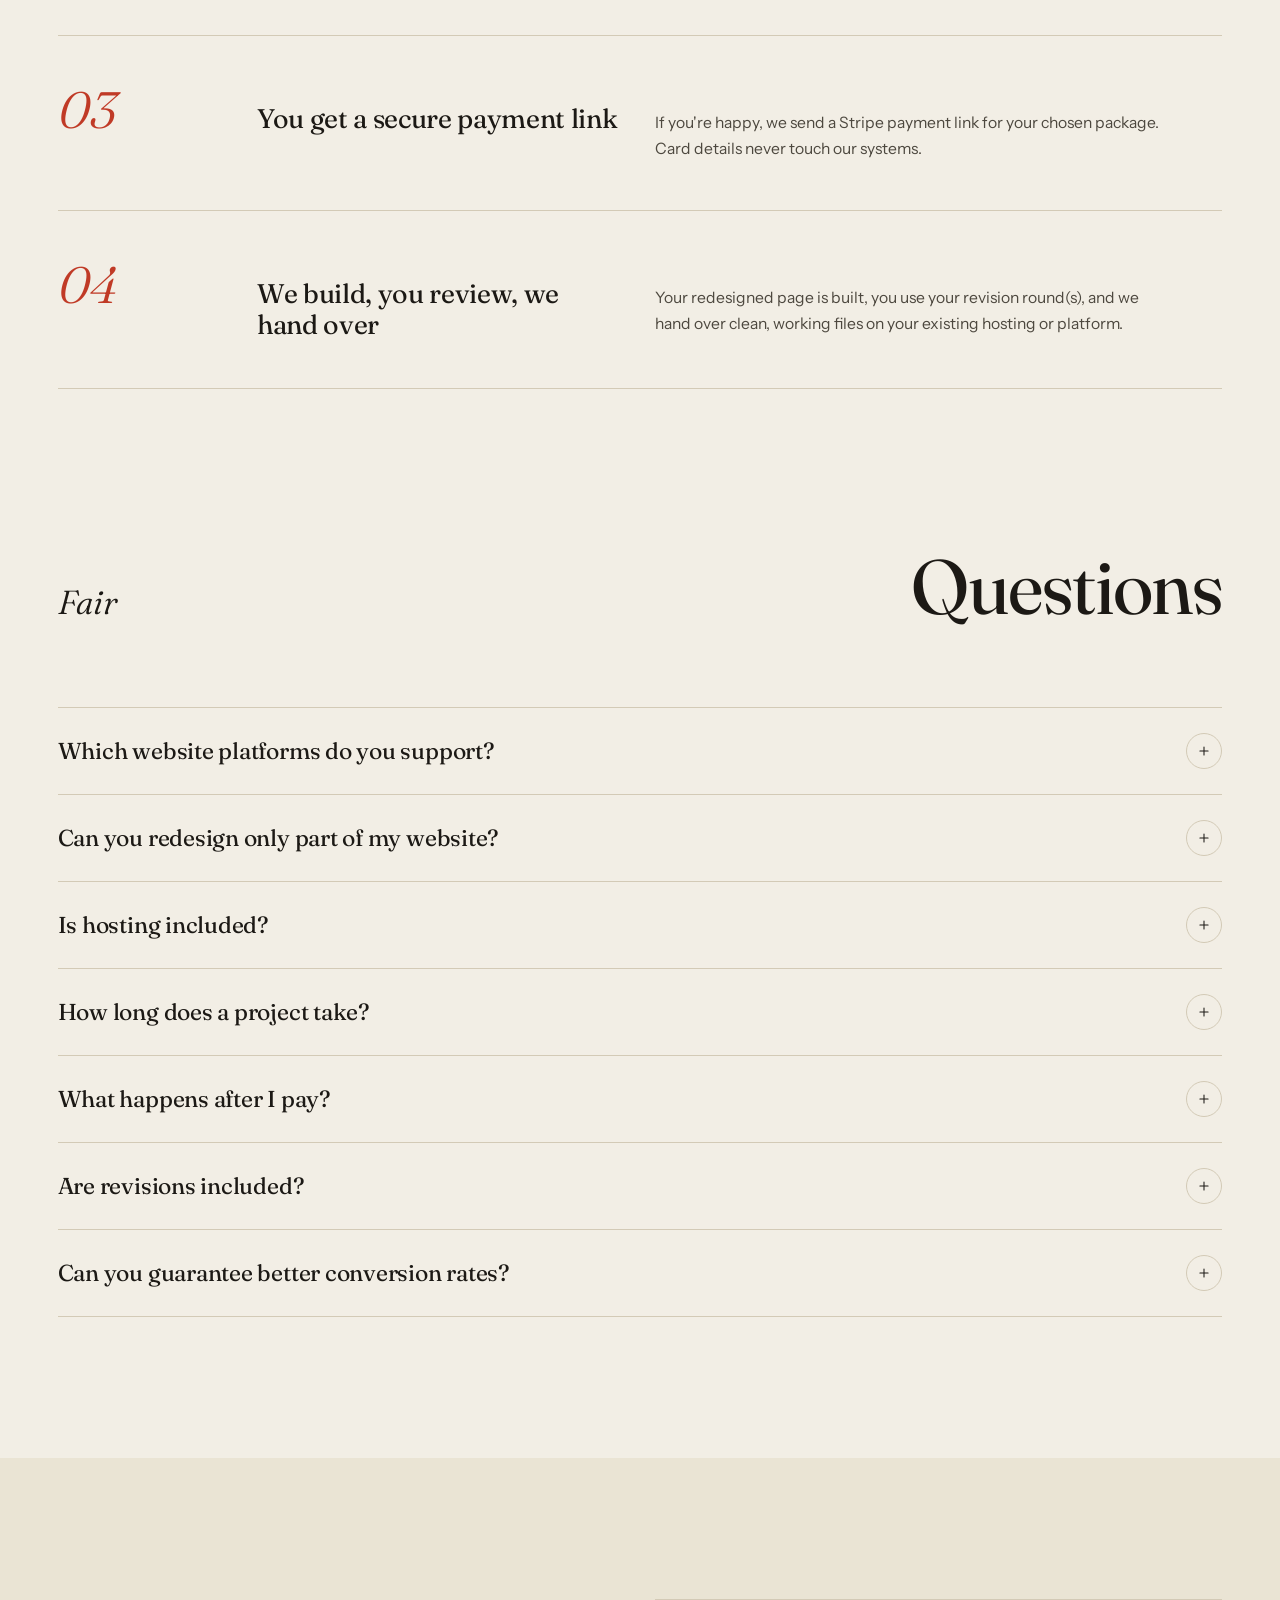
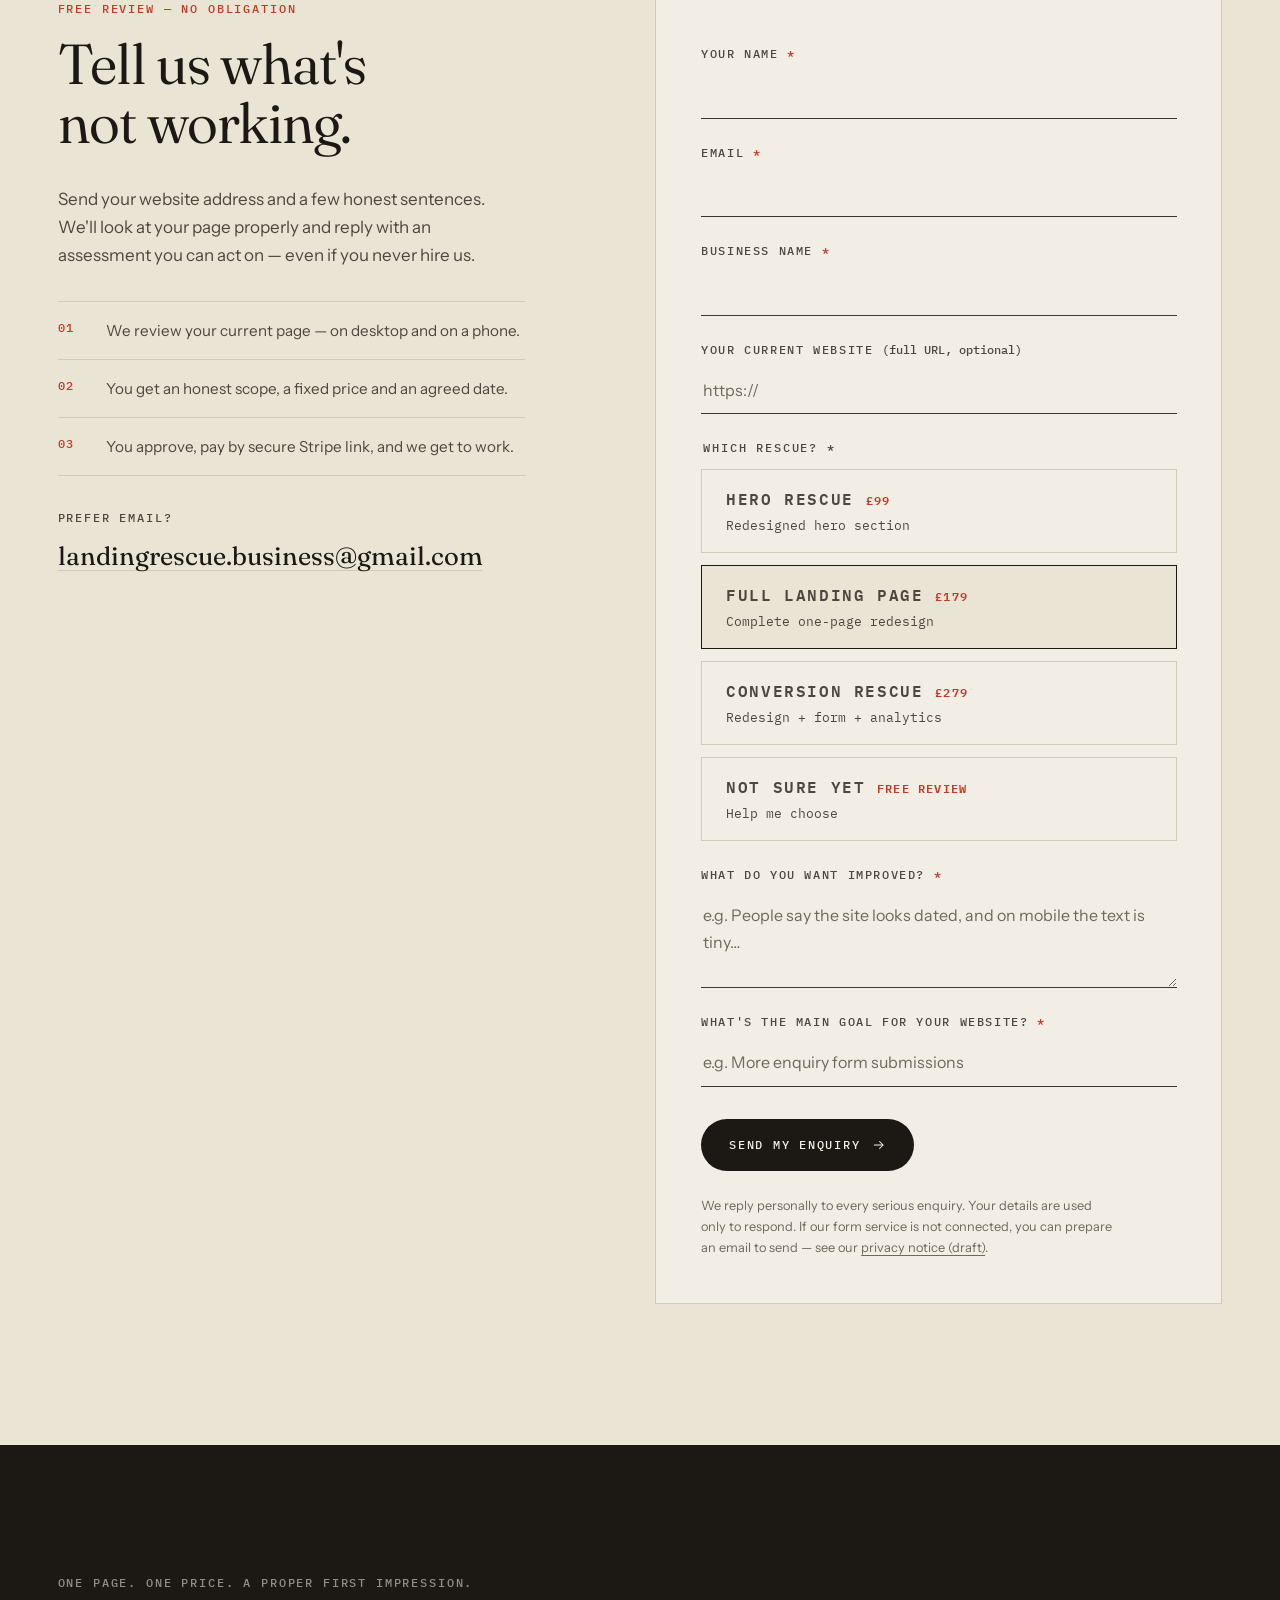
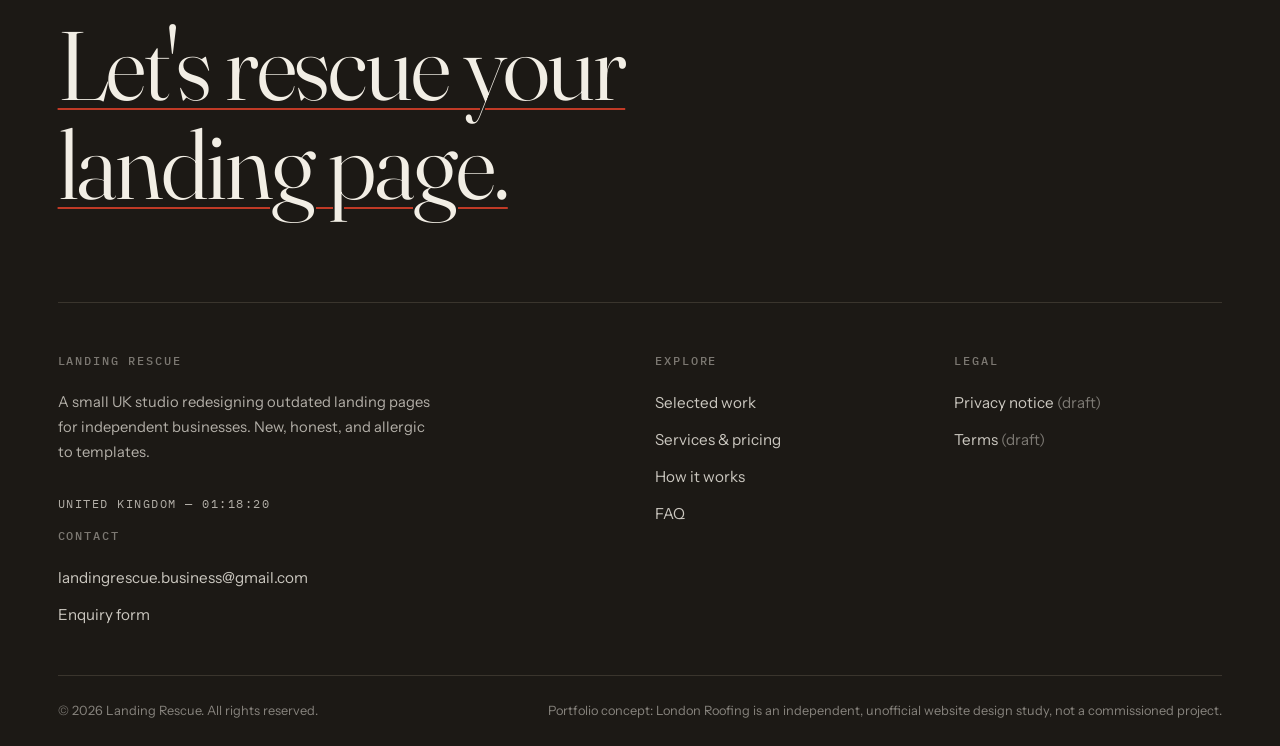
==== commit f7edacab: "Show honest before and after links to the original website and live design concept" ====
--- a/index.html
+++ b/index.html
@@ -131,6 +131,14 @@
             </div>
           </article>
         </div>
+        <div class="portfolio-comparison reveal" aria-labelledby="compare-heading">
+          <div class="comparison-intro"><p class="label label--accent">Real before / live after</p><h3 id="compare-heading">See the difference yourself.</h3><p>Open the existing business website alongside our independent redesign concept. No fabricated “before” screenshot, no invented results — just two real, clickable websites.</p></div>
+          <div class="comparison-links">
+            <a href="https://www.londonroofingdecoratingltd.co.uk/" target="_blank" rel="noopener noreferrer"><span class="comparison-eyebrow">01 / Before — existing website</span><strong>Original website</strong><span>Opens the company's real, existing site ↗</span></a>
+            <a href="work/london-roofing/"><span class="comparison-eyebrow">02 / After — concept</span><strong>Landing Rescue redesign</strong><span>Explore our functioning mobile-friendly concept ↗</span></a>
+          </div>
+        </div>
+
         <div class="work-note reveal">
           <svg viewBox="0 0 24 24" fill="none" aria-hidden="true"><circle cx="12" cy="12" r="9" stroke="currentColor" stroke-width="1.6"/><path d="M12 8v5m0 3v.01" stroke="currentColor" stroke-width="1.8" stroke-linecap="round"/></svg>
           <p><strong>Real website, honest portfolio.</strong> This is an independent, unofficial design study for an existing business, not paid client work or a performance claim. You can explore the full website. The quote form demonstrates the user experience without transmitting personal data. More sector concepts will be added as we build them.</p>
--- a/assets/css/main.css
+++ b/assets/css/main.css
@@ -619,3 +619,27 @@
 @media (prefers-reduced-motion: reduce) {
   .reveal { opacity: 1; transform: none; }
 }
+
+
+/* Roofing concept thumbnail: an original miniature of the live demo */
+.project-media--roof{background:#f5f5ee}
+.roofing-thumb{height:100%;width:100%;display:flex;flex-direction:column;background:#f7f6f1;color:#181d1d;overflow:hidden;font-family:Arial,Helvetica,sans-serif}
+.roofing-thumb-top{height:13%;padding:2% 3%;display:flex;align-items:center;gap:1%;border-bottom:1px solid #dddcd2;background:#f8f7f3;flex:none}
+.roofing-thumb-symbol{width:6%;height:100%;display:flex;align-items:center;justify-content:center;background:#181d1d;color:#d47b59;font-size:clamp(14px,2.5vw,32px);font-weight:700}
+.roofing-thumb-brand{font-size:clamp(7px,.92vw,13px);font-weight:900;line-height:1.1;letter-spacing:-.02em;min-width:20%}
+.roofing-thumb-brand small{display:block;font-size:.77em;letter-spacing:.08em}
+.roofing-thumb-nav{font-size:clamp(5px,.62vw,10px);font-weight:800;margin-left:auto;white-space:nowrap}
+.roofing-thumb-button{background:#161b1c;color:white;font-size:clamp(5px,.65vw,9px);font-weight:700;padding:1.6% 2%;margin-left:2%;white-space:nowrap}
+.roofing-thumb-stage{display:grid;grid-template-columns:54% 46%;flex:1;min-height:0}
+.roofing-thumb-copy{padding:8% 6.5%;display:flex;flex-direction:column;align-items:flex-start;justify-content:center;gap:3.8%}
+.roofing-thumb-eyebrow{font-size:clamp(5px,.65vw,9px);font-weight:800;letter-spacing:.09em}
+.roofing-thumb-copy strong{font-family:Impact,"Arial Narrow",sans-serif;font-size:clamp(28px,4.4vw,72px);letter-spacing:-.015em;line-height:.88;font-weight:900}
+.roofing-thumb-stop{color:#d47b59}
+.roofing-thumb-lede{font-size:clamp(6px,.76vw,11px);line-height:1.3;color:#657067}
+.roofing-thumb-cta{font-size:clamp(6px,.66vw,10px);font-weight:900;background:#d47b59;padding:2.8% 5%}
+.roofing-thumb-photo{position:relative;background:#6f796a url("https://images.unsplash.com/photo-1763665814965-b5c4b3547908?auto=format&fit=crop&w=900&q=82") center/cover;display:flex;align-items:flex-end;padding:6%}
+.roofing-thumb-photo:after{content:"";position:absolute;inset:55% 0 0;background:linear-gradient(transparent,#16201ca8)}
+.roofing-thumb-photo span{z-index:1;color:white;font-family:Impact,"Arial Narrow",sans-serif;font-size:clamp(13px,2.2vw,30px);line-height:.96;letter-spacing:.01em}
+.roofing-thumb-bottom{min-height:10%;display:flex;justify-content:space-around;align-items:center;gap:1%;background:#d47b59;font-size:clamp(5px,.72vw,10px);font-weight:900;letter-spacing:.06em;padding:1% 3%}
+@media(max-width:860px){.roofing-thumb-copy strong{font-size:clamp(38px,6.5vw,80px)}.roofing-thumb-brand{font-size:clamp(8px,1.5vw,14px)}.roofing-thumb-nav{font-size:clamp(5px,1vw,9px)}.roofing-thumb-button{font-size:clamp(5px,1vw,9px)}.roofing-thumb-eyebrow{font-size:clamp(5px,1vw,10px)}.roofing-thumb-lede{font-size:clamp(7px,1.1vw,12px)}.roofing-thumb-cta{font-size:clamp(6px,1vw,10px)}.roofing-thumb-photo span{font-size:clamp(17px,4vw,30px)}}
+@media(max-width:420px){.roofing-thumb-nav{display:none}.roofing-thumb-button{margin-left:auto}.roofing-thumb-copy strong{font-size:clamp(28px,8.3vw,47px)}}
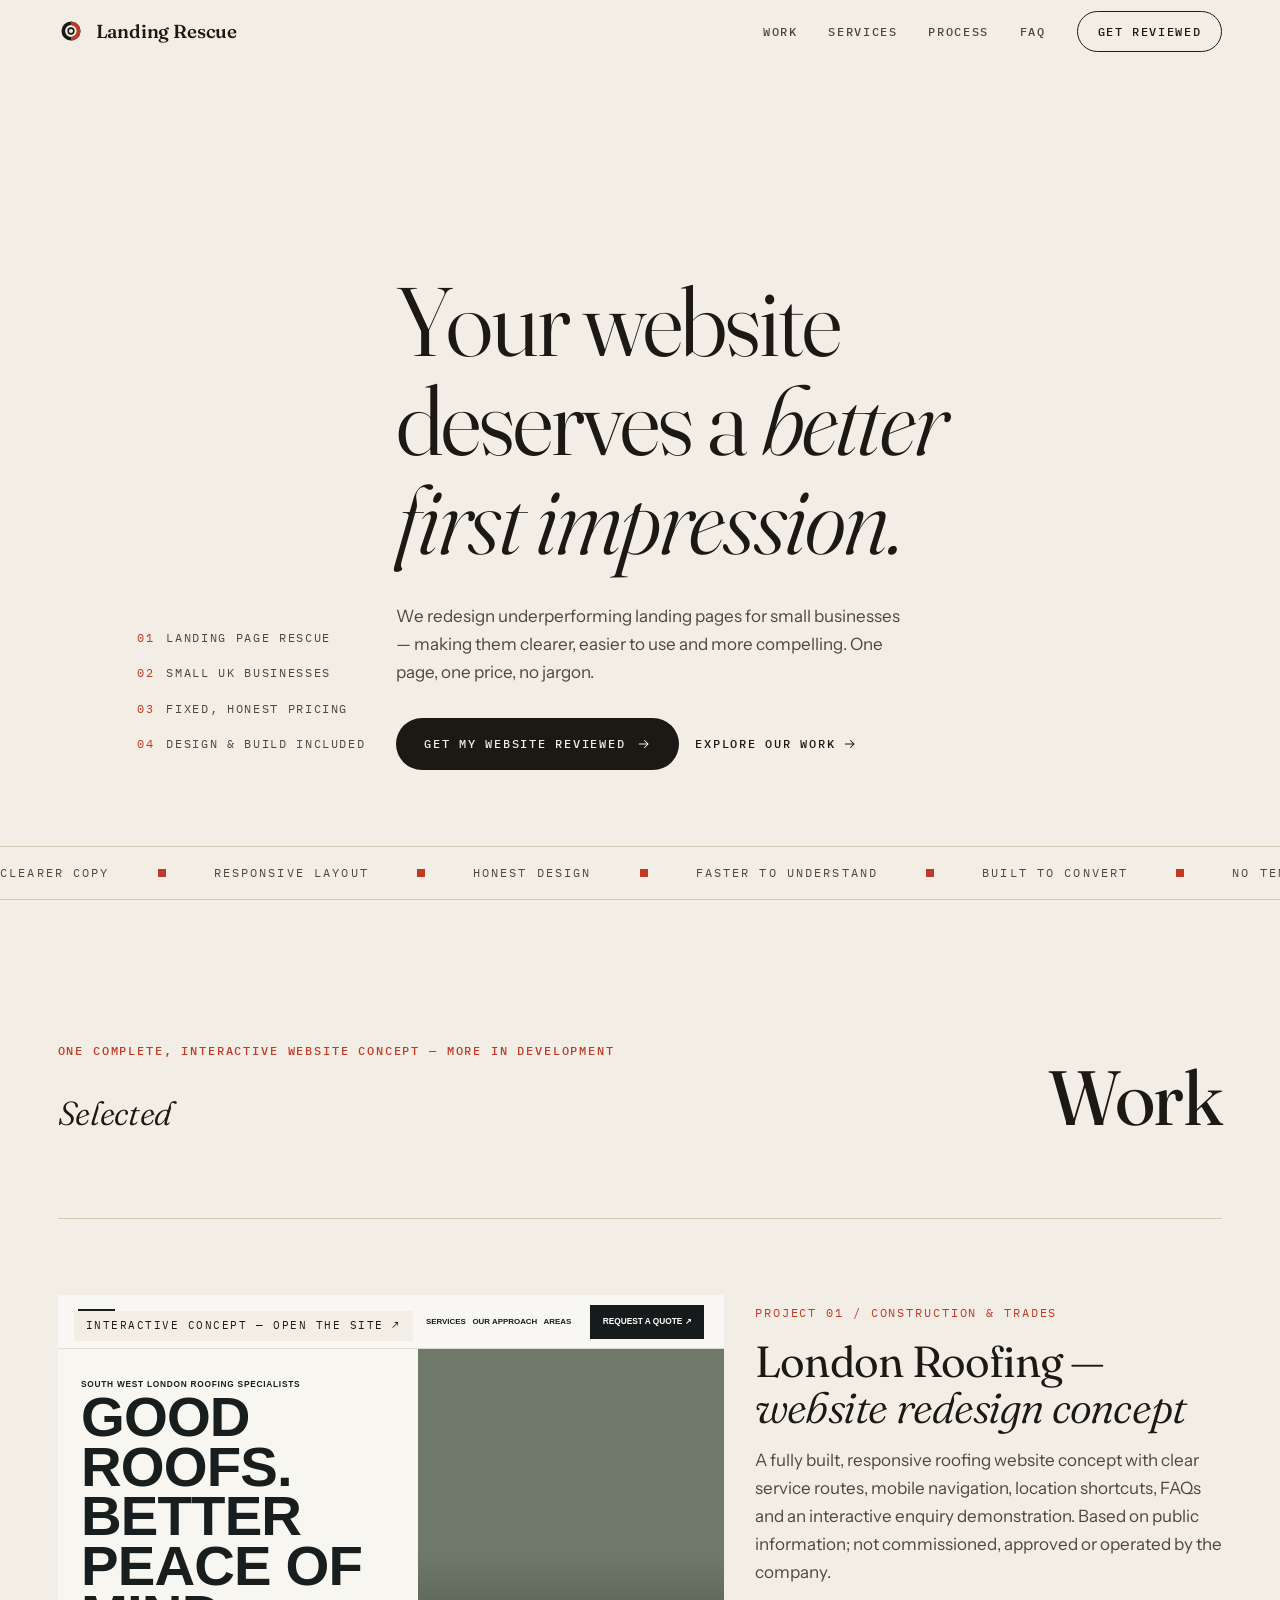
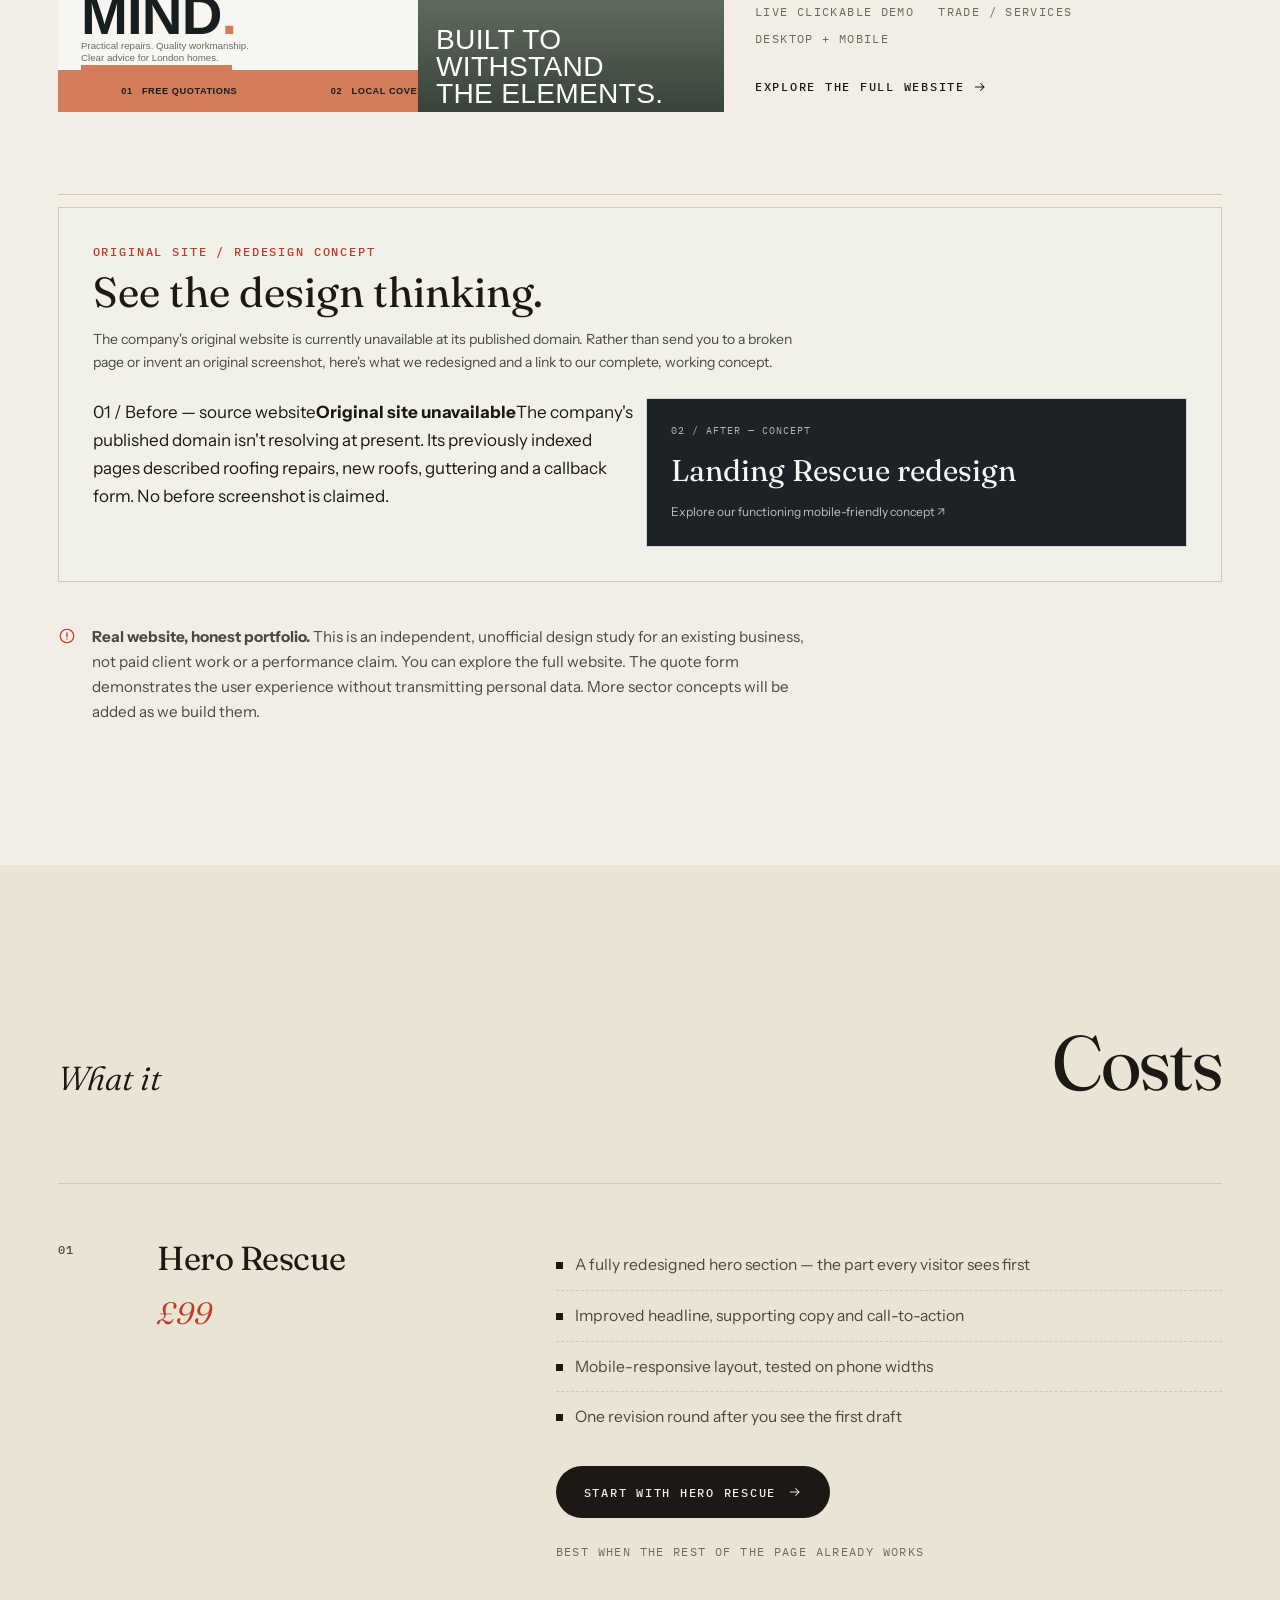
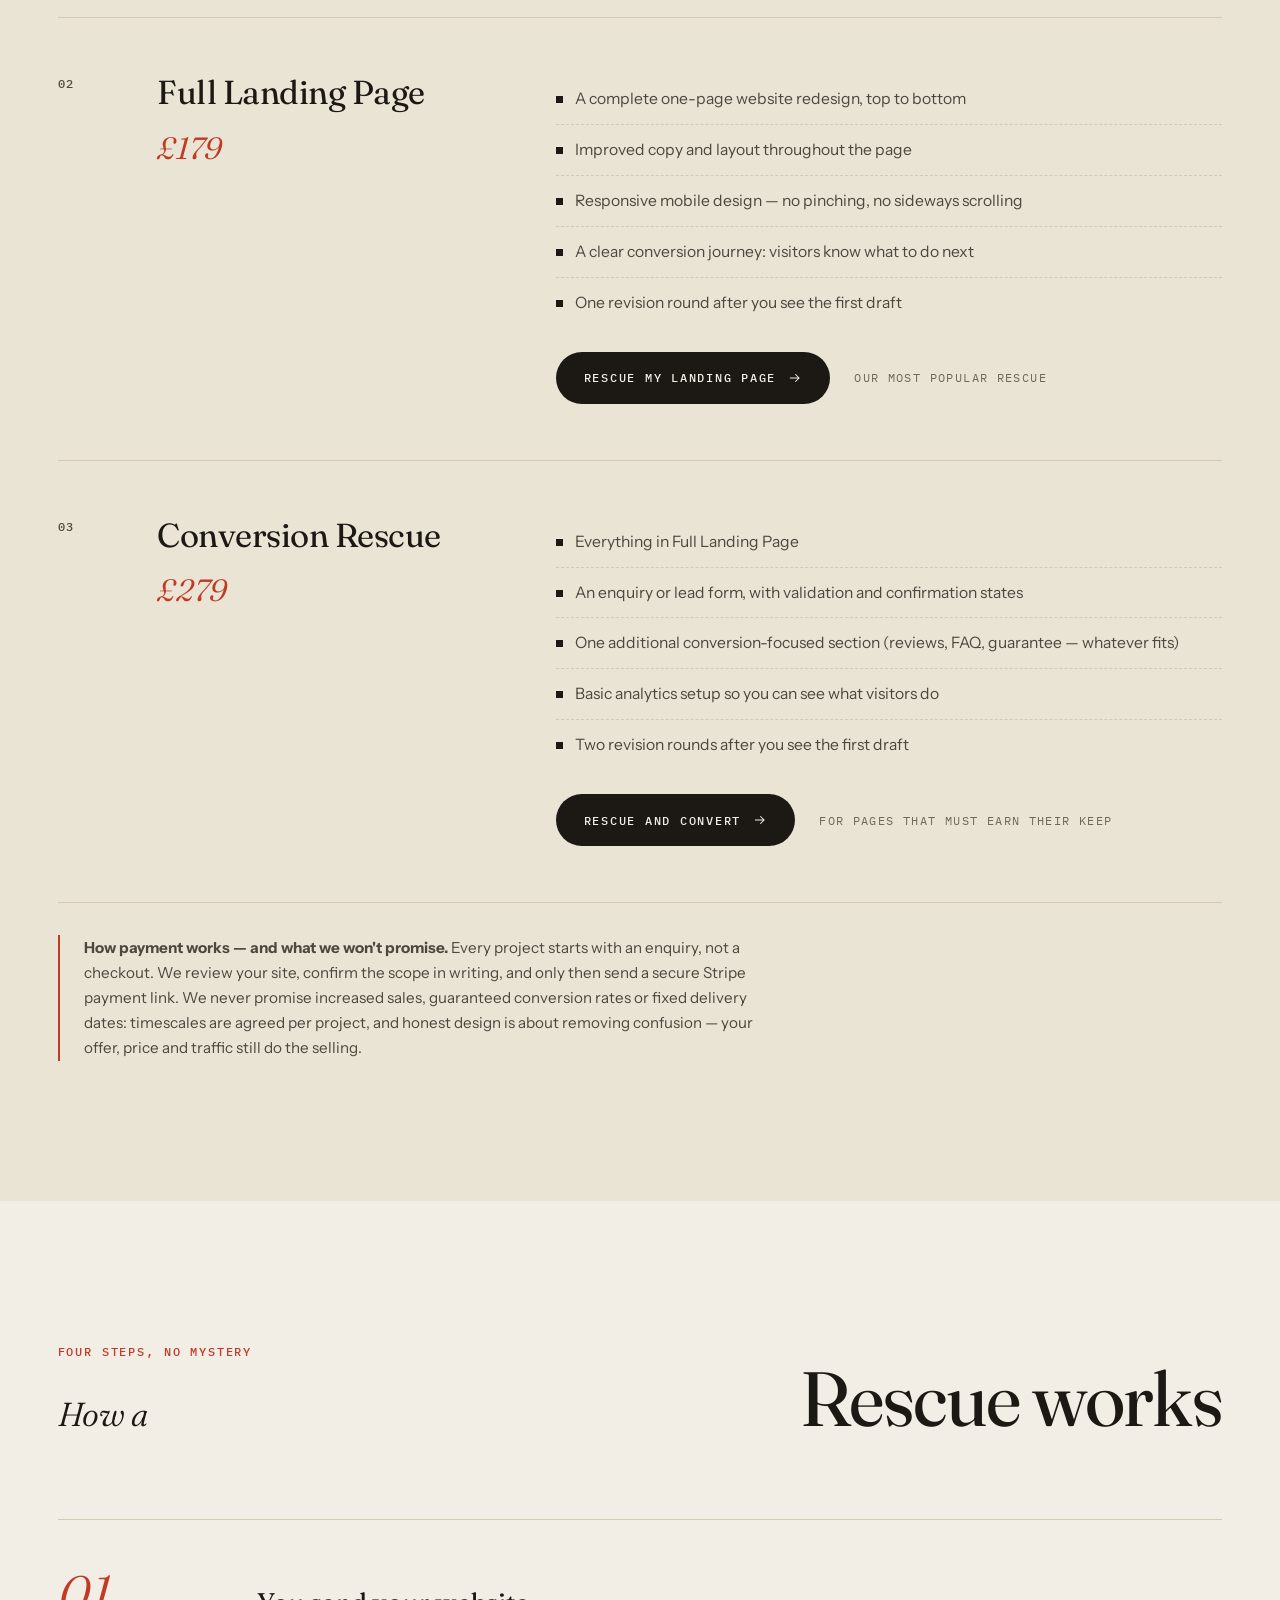
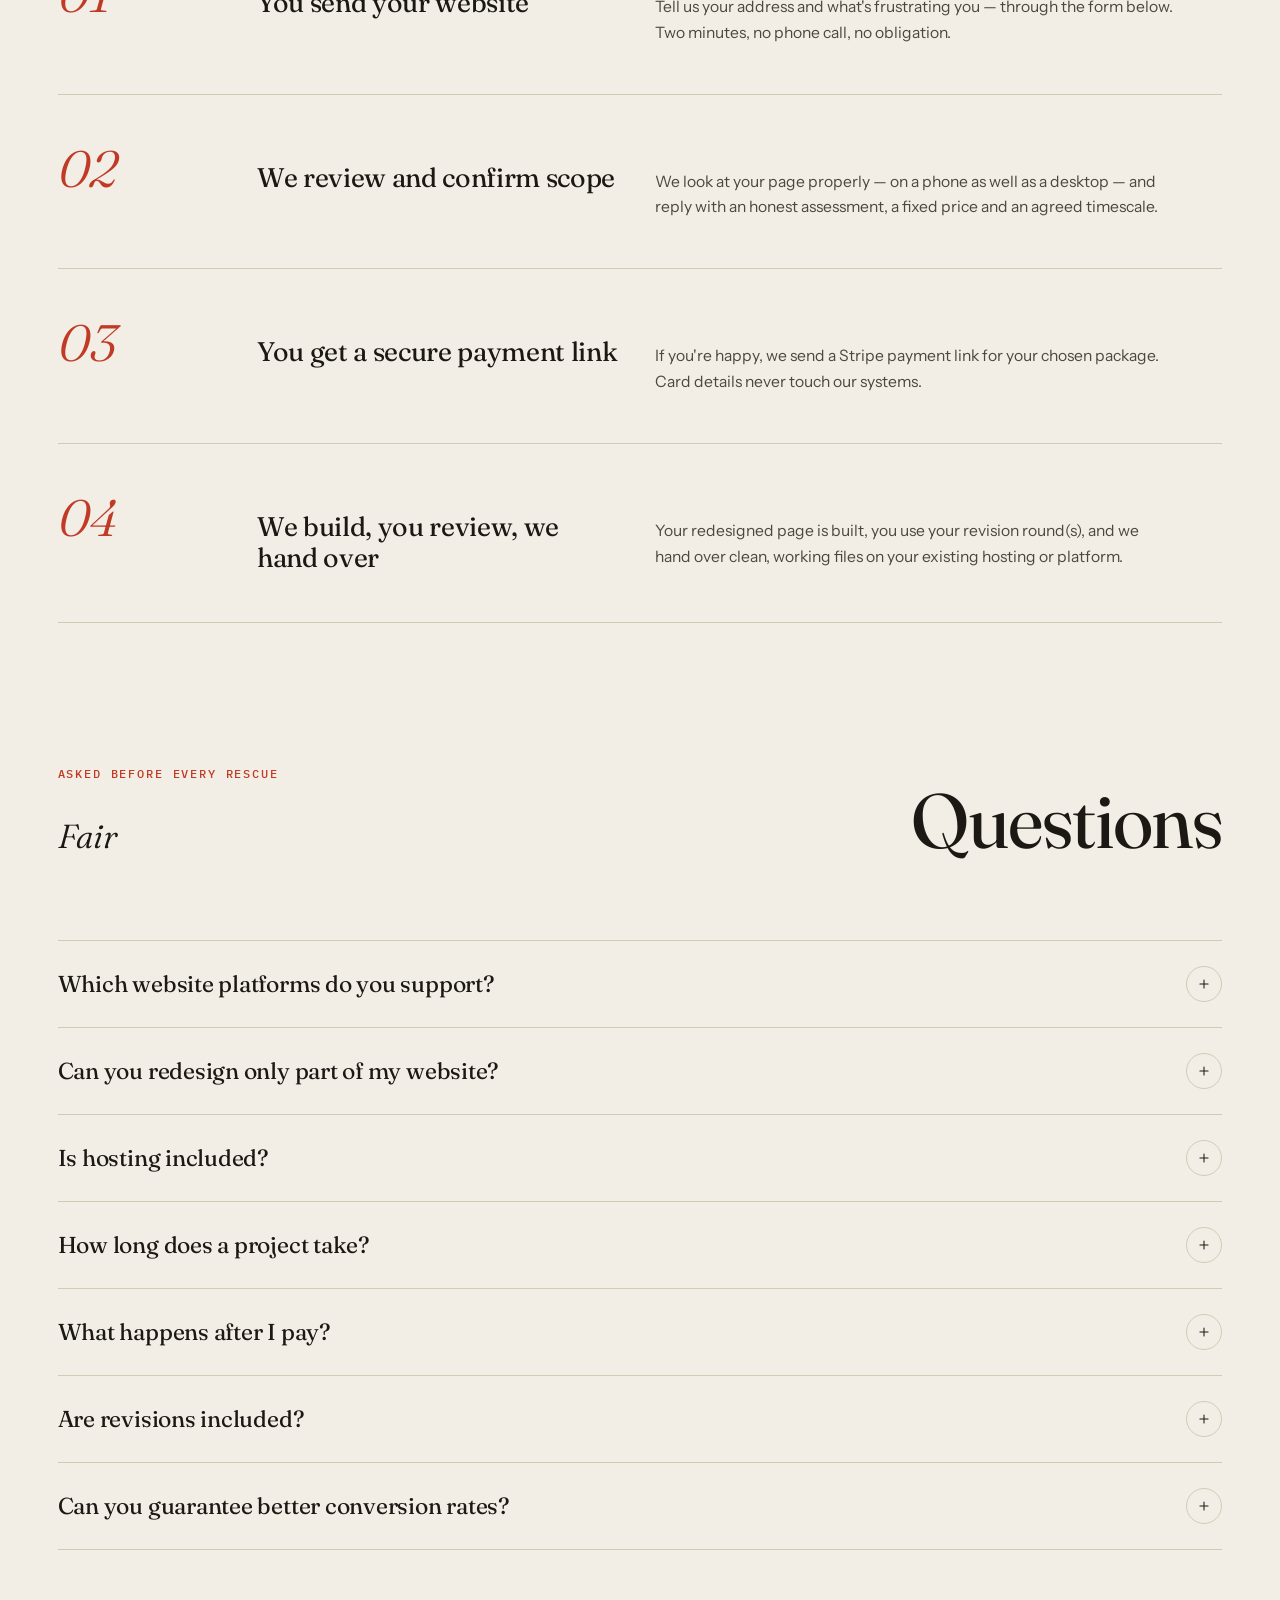
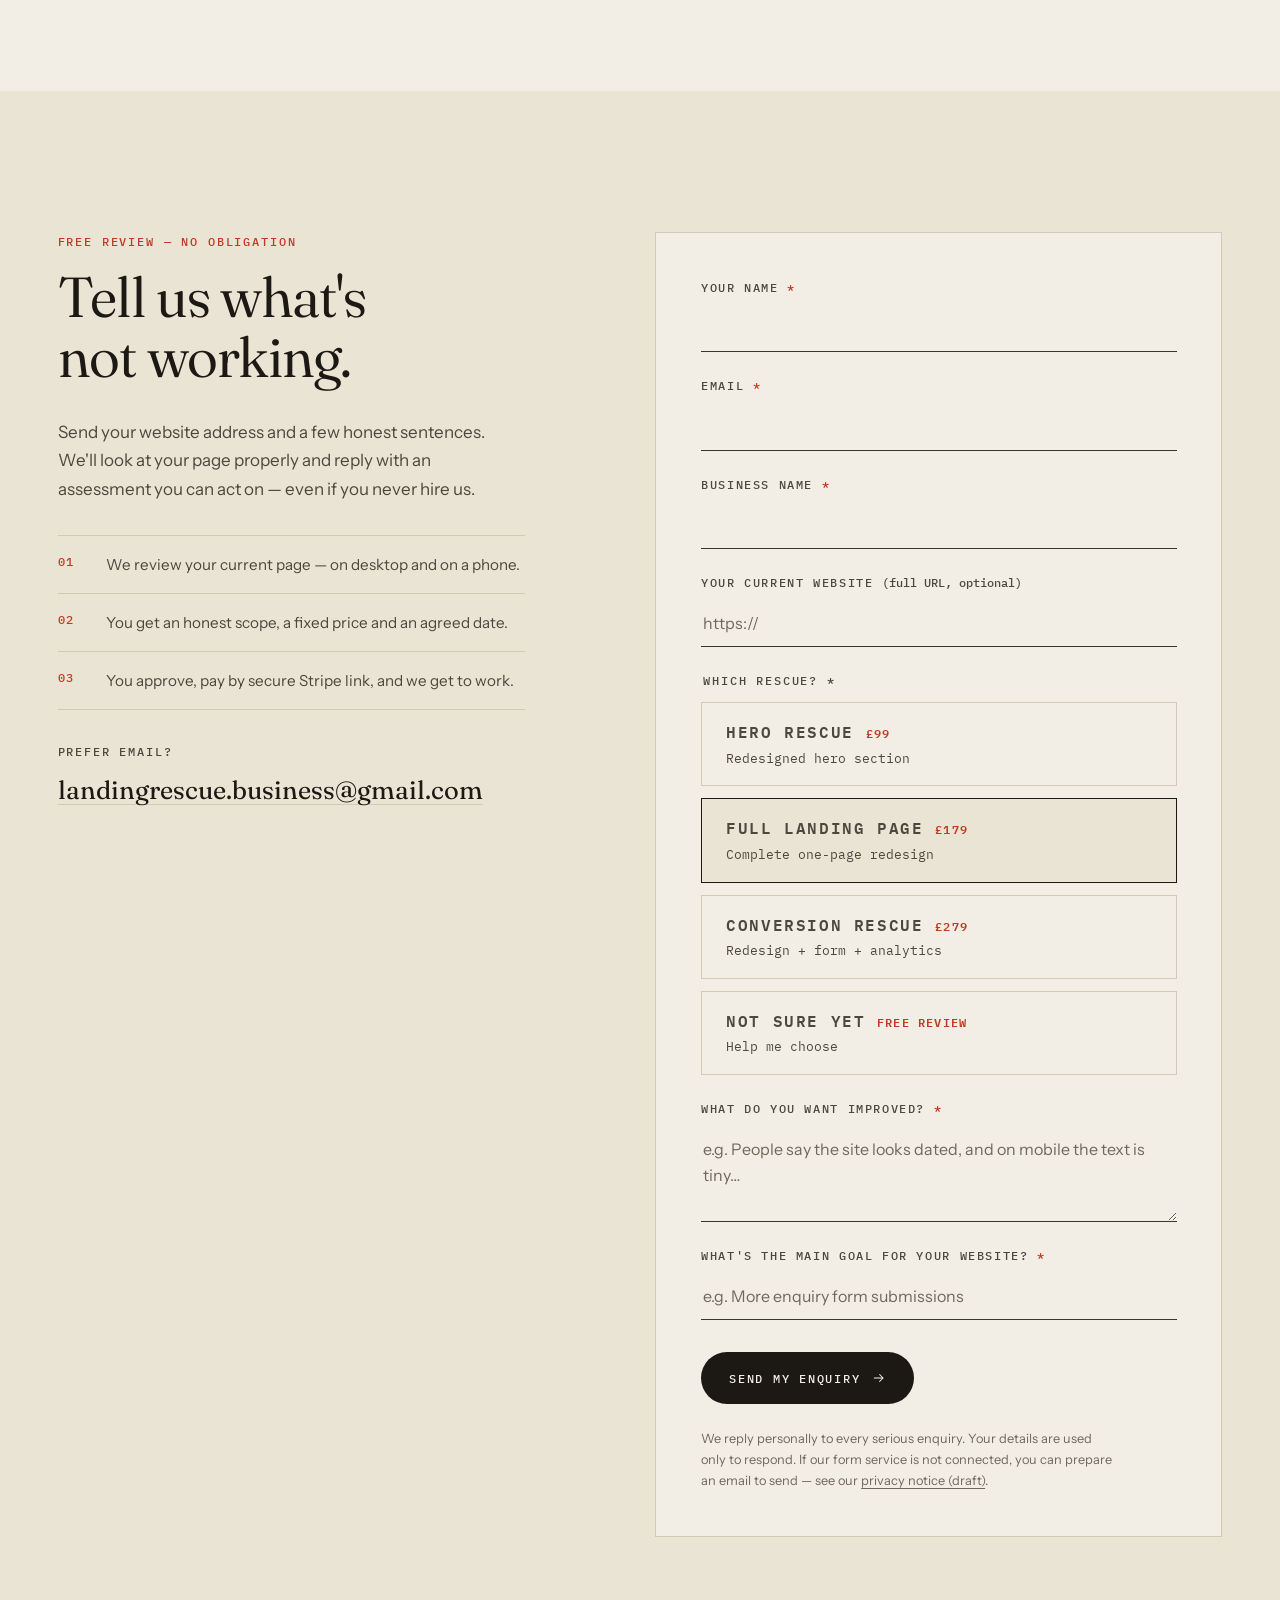
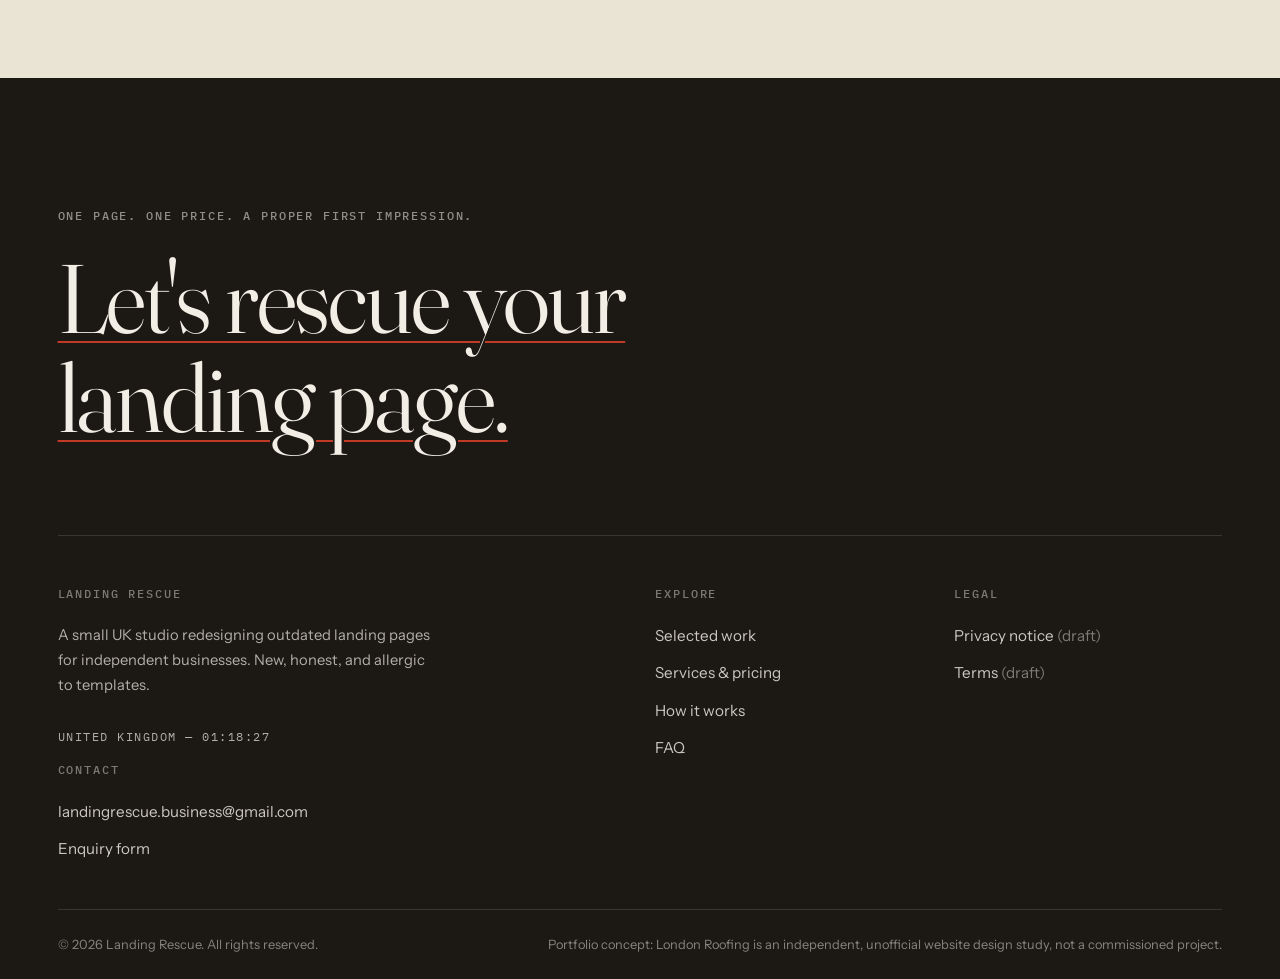
==== commit bd710314: "Remove broken original-site link and clearly disclose unavailability" ====
--- a/index.html
+++ b/index.html
@@ -132,9 +132,9 @@
           </article>
         </div>
         <div class="portfolio-comparison reveal" aria-labelledby="compare-heading">
-          <div class="comparison-intro"><p class="label label--accent">Real before / live after</p><h3 id="compare-heading">See the difference yourself.</h3><p>Open the existing business website alongside our independent redesign concept. No fabricated “before” screenshot, no invented results — just two real, clickable websites.</p></div>
+          <div class="comparison-intro"><p class="label label--accent">Original site / redesign concept</p><h3 id="compare-heading">See the design thinking.</h3><p>The company's original website is currently unavailable at its published domain. Rather than send you to a broken page or invent an original screenshot, here's what we redesigned and a link to our complete, working concept.</p></div>
           <div class="comparison-links">
-            <a href="https://www.londonroofingdecoratingltd.co.uk/" target="_blank" rel="noopener noreferrer"><span class="comparison-eyebrow">01 / Before — existing website</span><strong>Original website</strong><span>Opens the company's real, existing site ↗</span></a>
+            <div class="comparison-before" aria-label="Original website currently unavailable"><span class="comparison-eyebrow">01 / Before — source website</span><strong>Original site unavailable</strong><span>The company's published domain isn't resolving at present. Its previously indexed pages described roofing repairs, new roofs, guttering and a callback form. No before screenshot is claimed.</span></div>
             <a href="work/london-roofing/"><span class="comparison-eyebrow">02 / After — concept</span><strong>Landing Rescue redesign</strong><span>Explore our functioning mobile-friendly concept ↗</span></a>
           </div>
         </div>
--- a/assets/css/main.css
+++ b/assets/css/main.css
@@ -643,3 +643,16 @@
 .roofing-thumb-bottom{min-height:10%;display:flex;justify-content:space-around;align-items:center;gap:1%;background:#d47b59;font-size:clamp(5px,.72vw,10px);font-weight:900;letter-spacing:.06em;padding:1% 3%}
 @media(max-width:860px){.roofing-thumb-copy strong{font-size:clamp(38px,6.5vw,80px)}.roofing-thumb-brand{font-size:clamp(8px,1.5vw,14px)}.roofing-thumb-nav{font-size:clamp(5px,1vw,9px)}.roofing-thumb-button{font-size:clamp(5px,1vw,9px)}.roofing-thumb-eyebrow{font-size:clamp(5px,1vw,10px)}.roofing-thumb-lede{font-size:clamp(7px,1.1vw,12px)}.roofing-thumb-cta{font-size:clamp(6px,1vw,10px)}.roofing-thumb-photo span{font-size:clamp(17px,4vw,30px)}}
 @media(max-width:420px){.roofing-thumb-nav{display:none}.roofing-thumb-button{margin-left:auto}.roofing-thumb-copy strong{font-size:clamp(28px,8.3vw,47px)}}
+
+/* Genuine original-vs-concept comparison */
+.portfolio-comparison{margin:12px 0 42px;padding:34px;background:#f1f0e9;border:1px solid var(--border)}
+.comparison-intro h3{font-family:var(--serif);font-size:clamp(27px,3.3vw,42px);font-weight:400;line-height:1.07;margin:9px 0 13px}
+.comparison-intro p:last-child{font-size:14px;max-width:730px;color:var(--text-muted);line-height:1.65}
+.comparison-links{display:grid;grid-template-columns:1fr 1fr;gap:12px;margin-top:24px}
+.comparison-links a{display:flex;flex-direction:column;gap:15px;padding:24px;background:#fff;border:1px solid #d4d5cf;transition:transform .2s,border-color .2s}
+.comparison-links a:hover{transform:translateY(-3px);border-color:#a77a60}
+.comparison-links a:last-child{background:#1c2226;color:#f7f6f2}
+.comparison-links a .comparison-eyebrow{font-family:var(--mono);font-size:10px;text-transform:uppercase;letter-spacing:.1em;opacity:.69}
+.comparison-links a strong{font-family:var(--serif);font-weight:400;font-size:clamp(19px,2.8vw,30px);line-height:1.1}
+.comparison-links a span:last-child{font-size:12px;opacity:.74}
+@media(max-width:640px){.portfolio-comparison{padding:22px 17px}.comparison-links{grid-template-columns:1fr}.comparison-links a{padding:20px}}
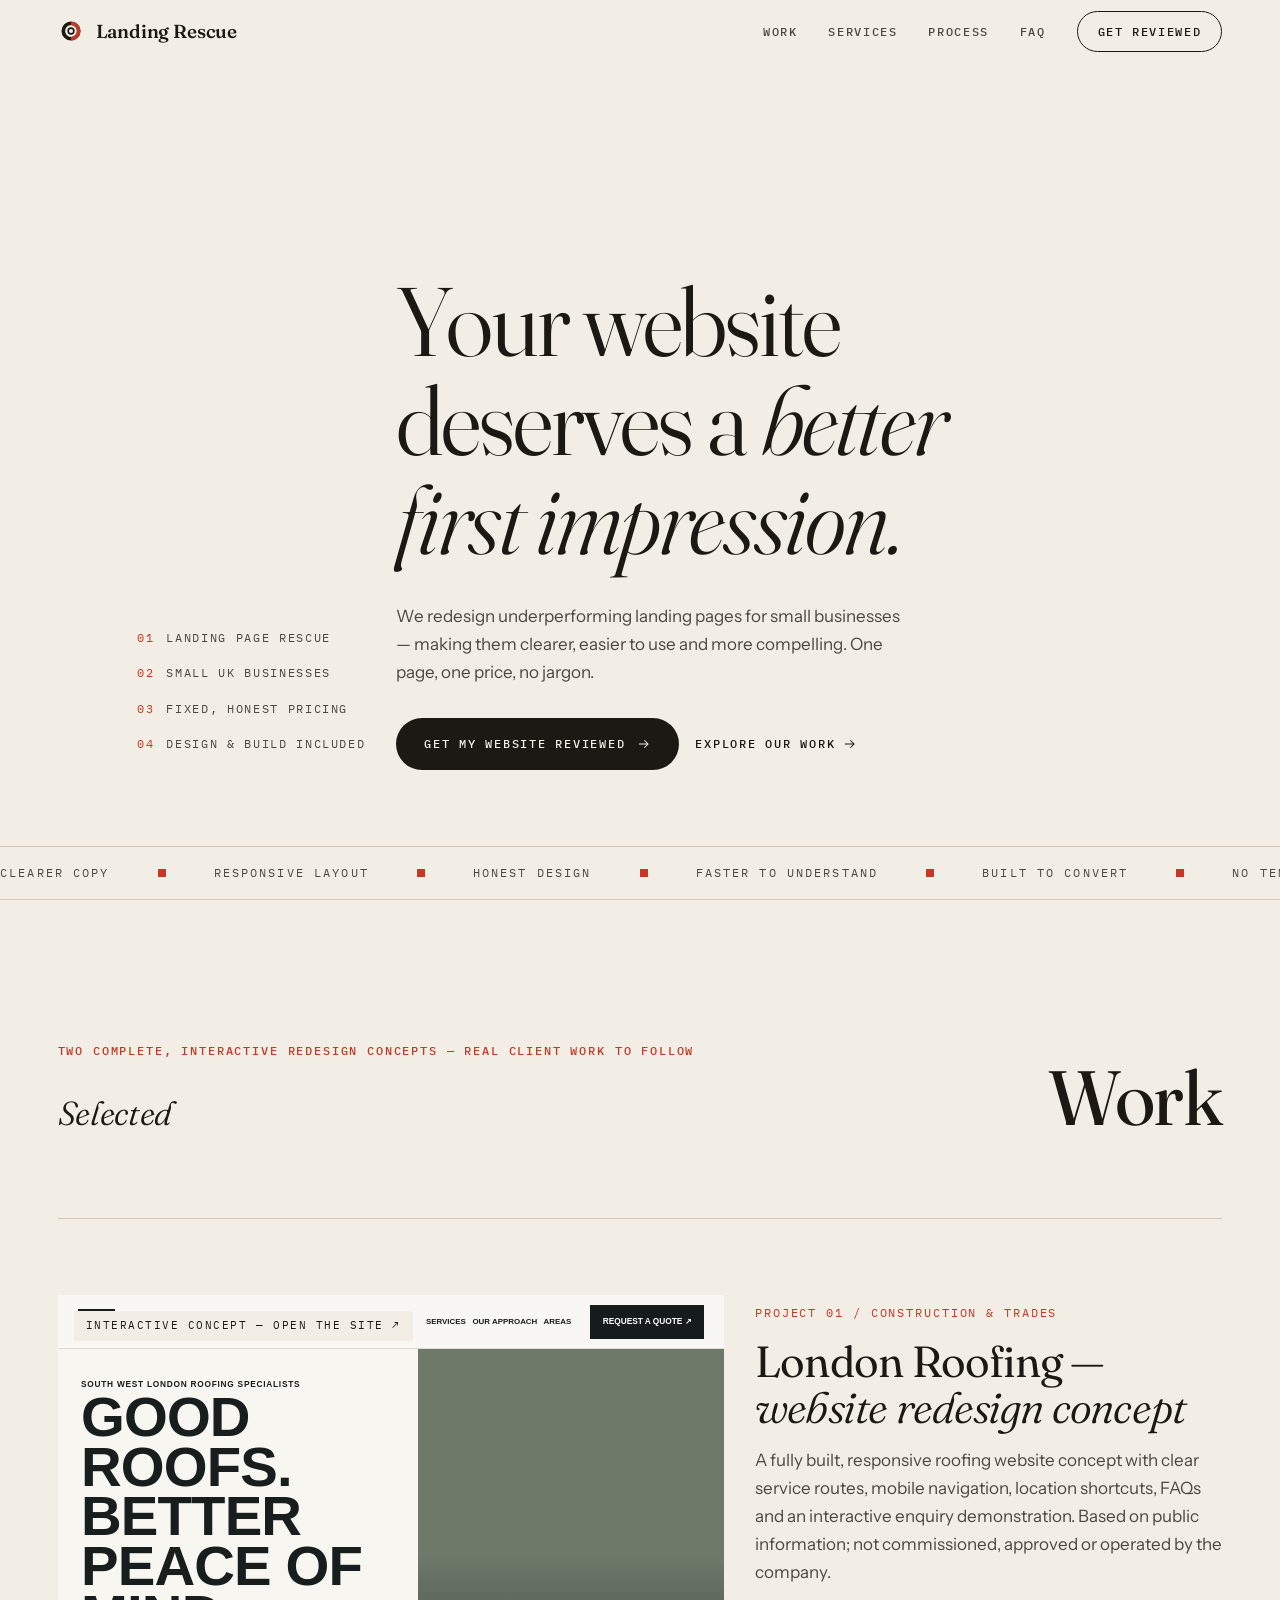
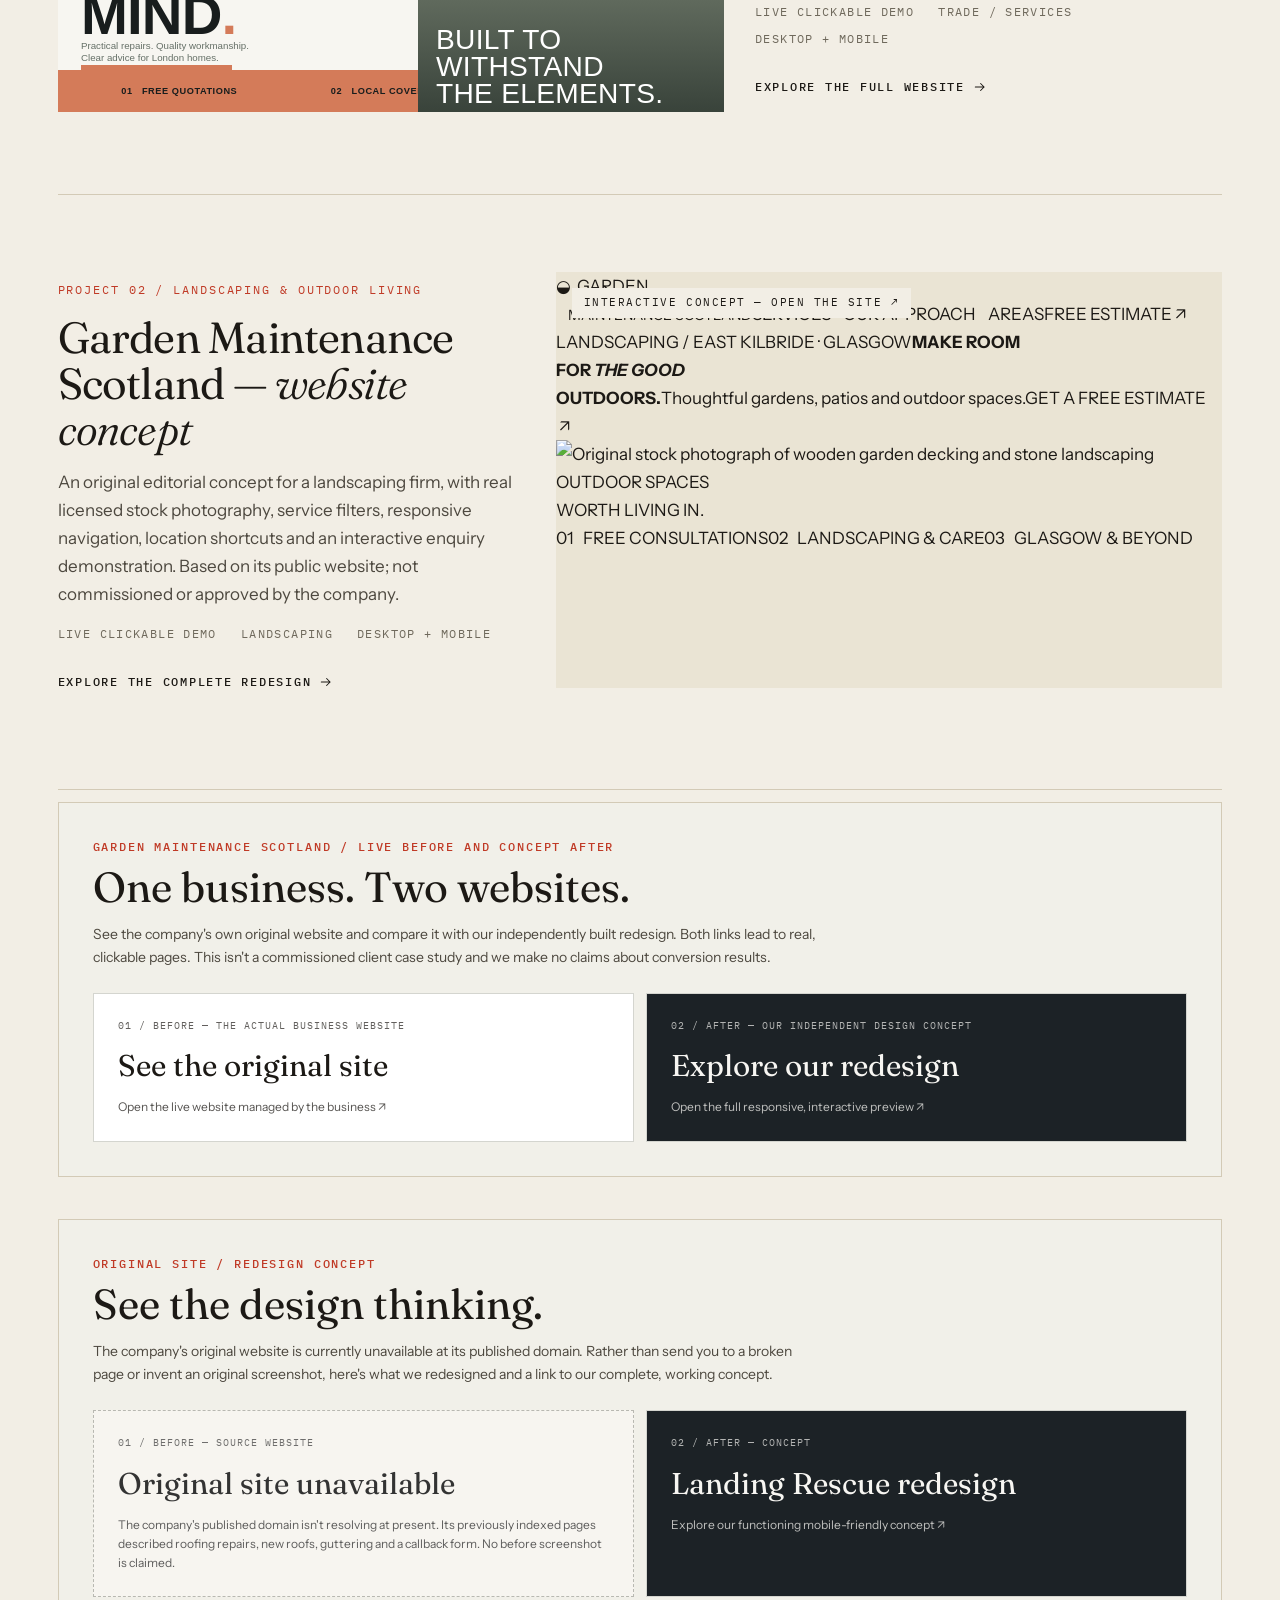
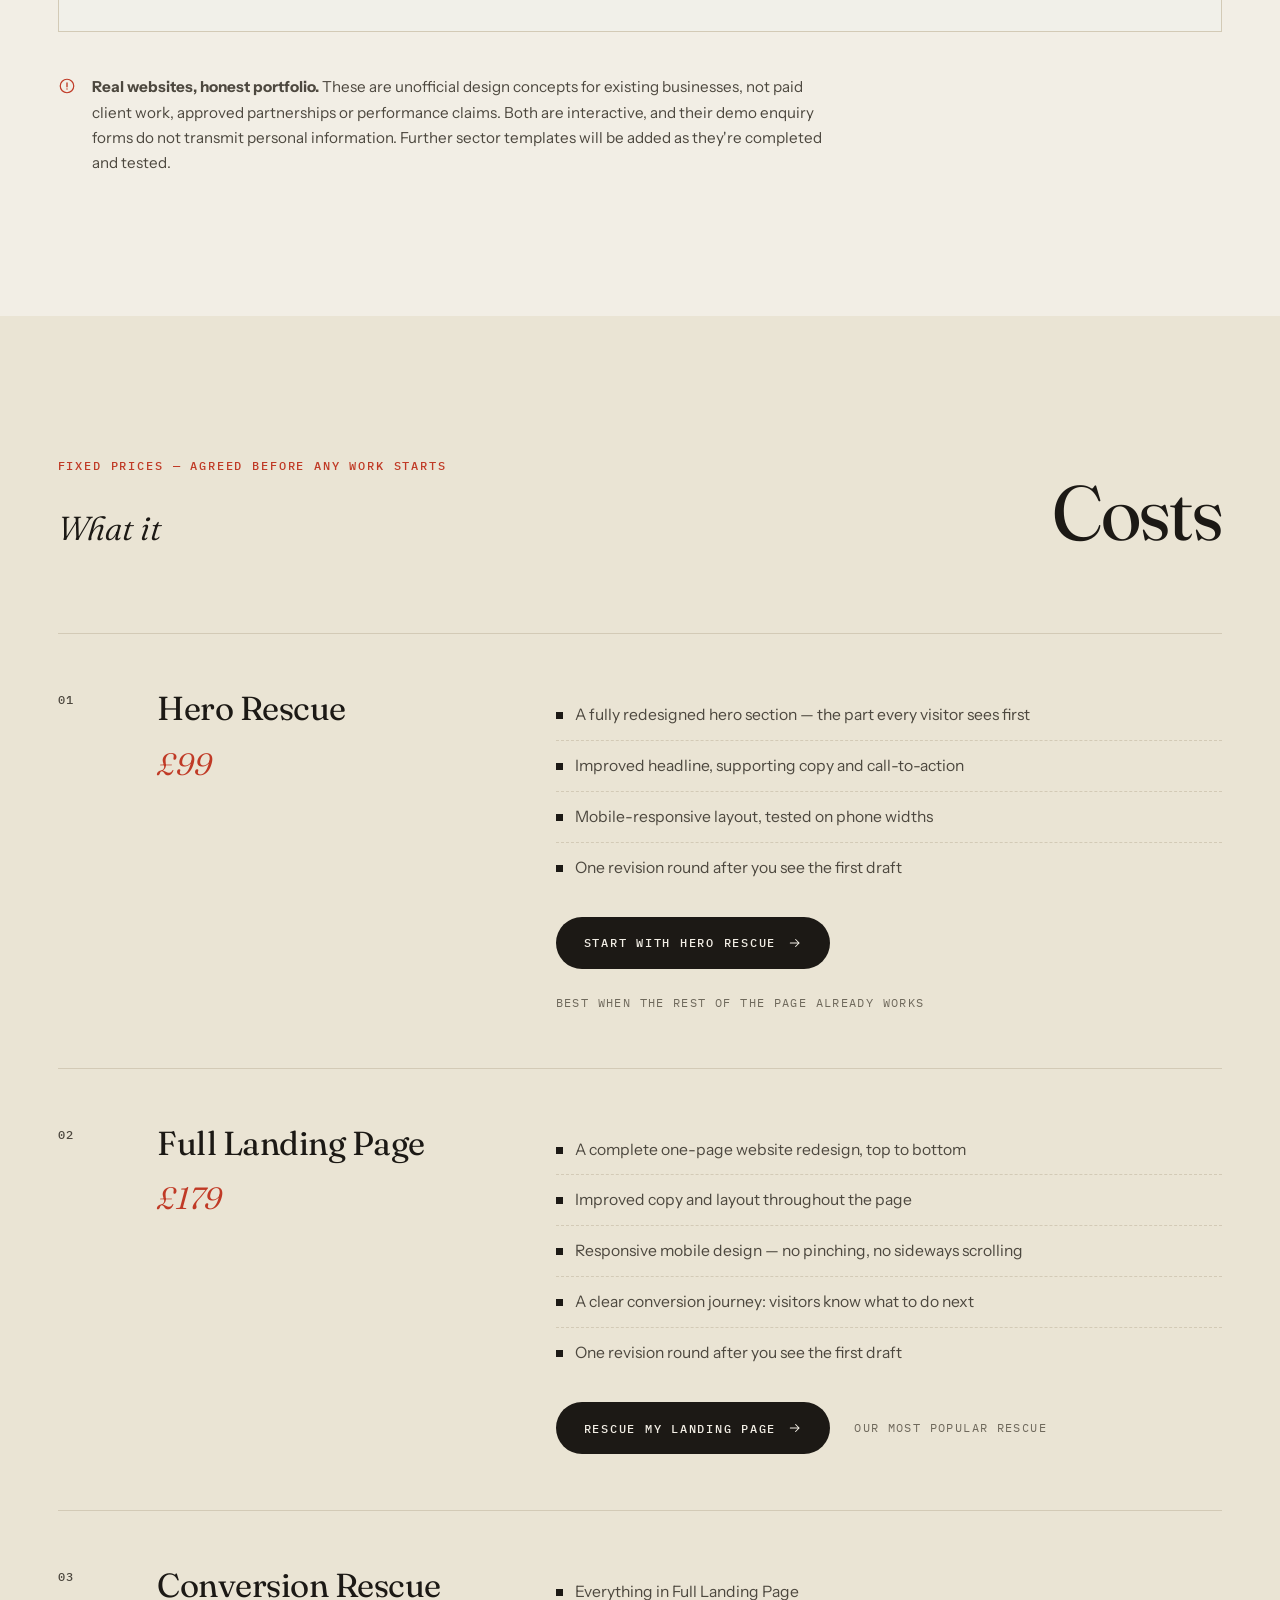
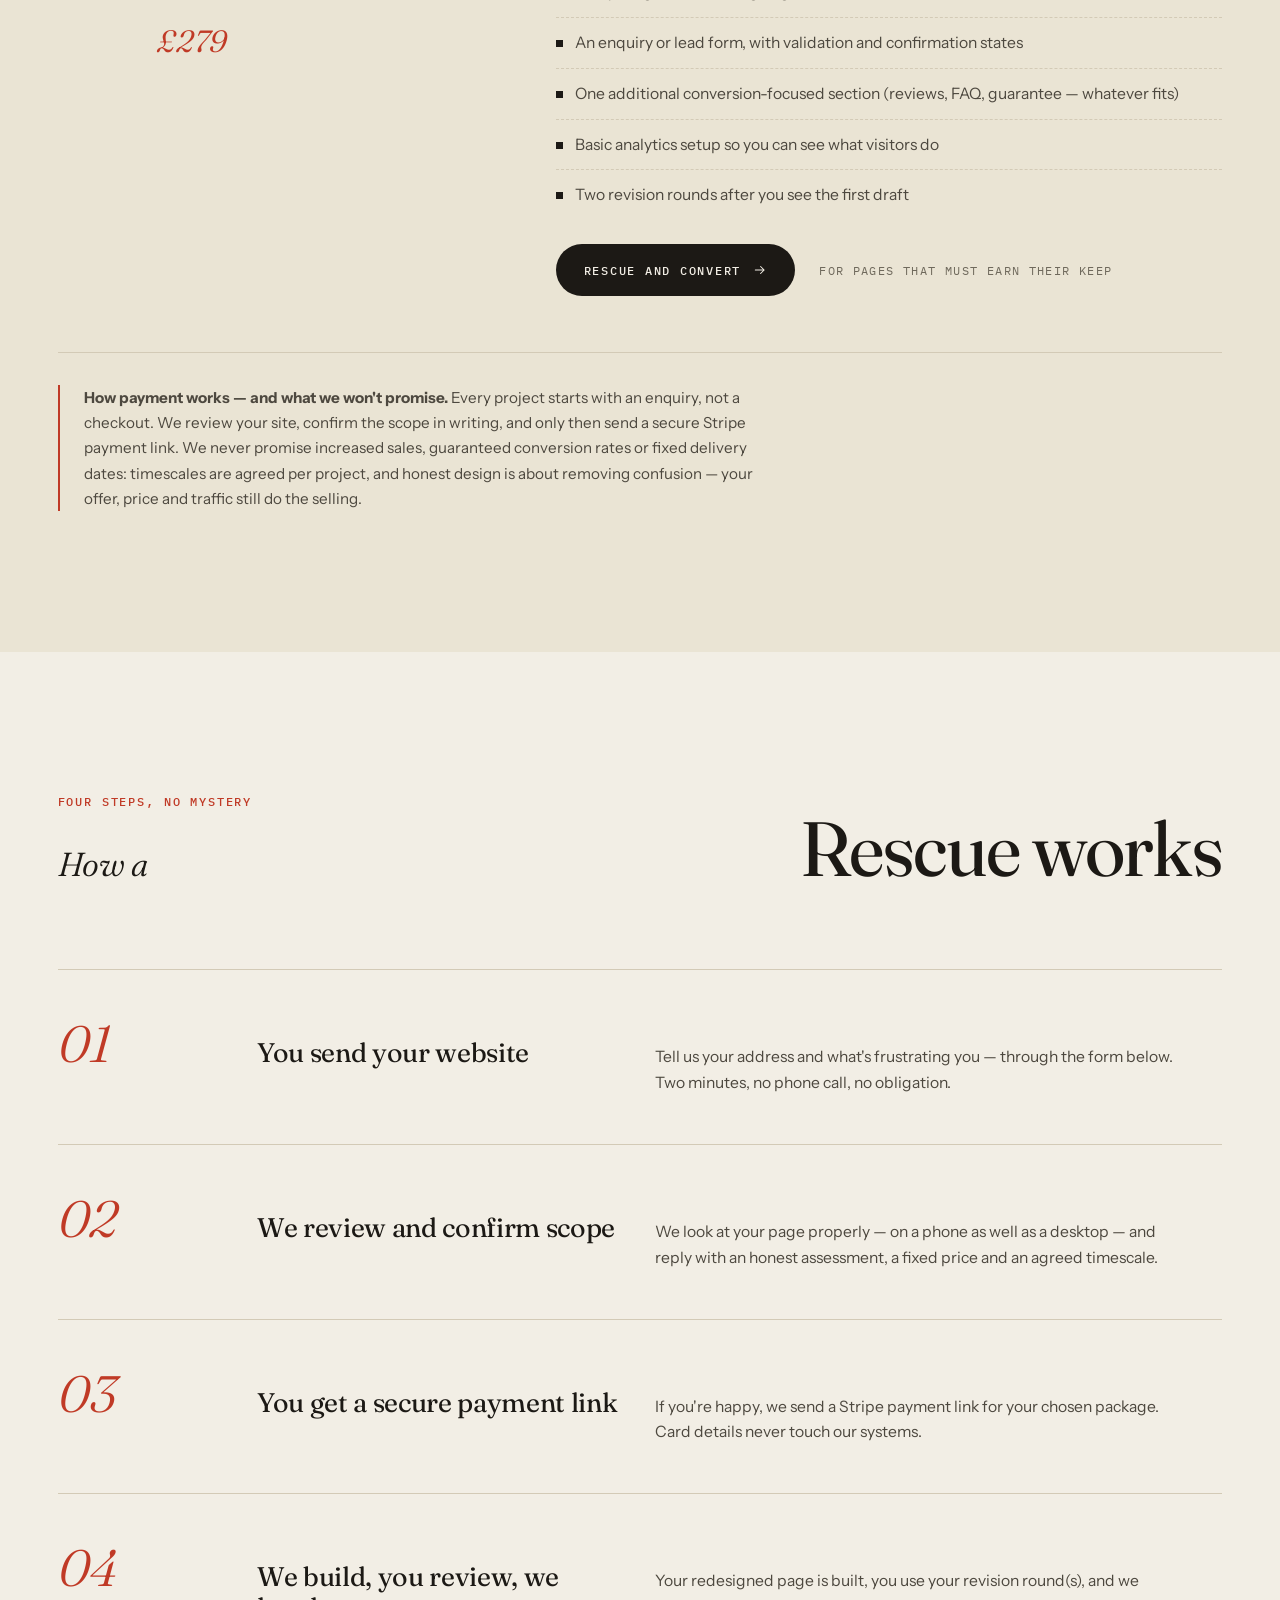
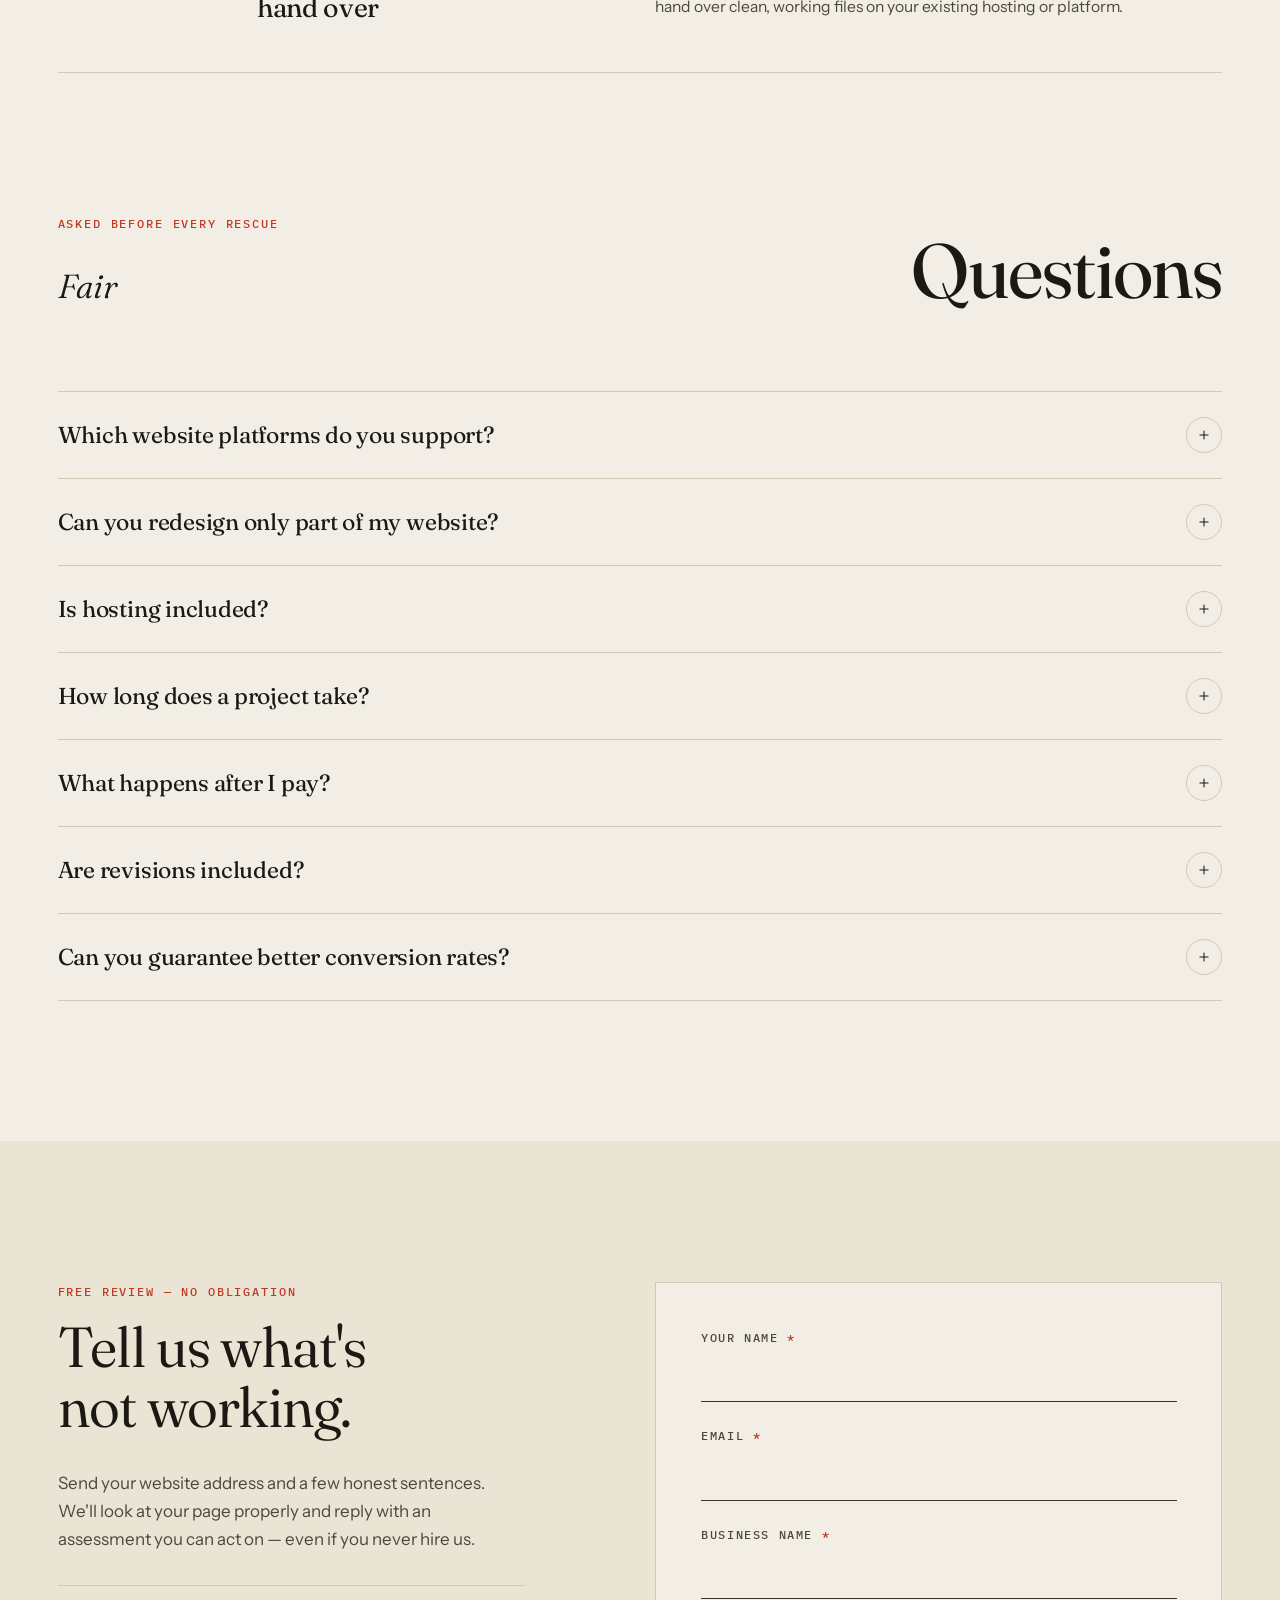
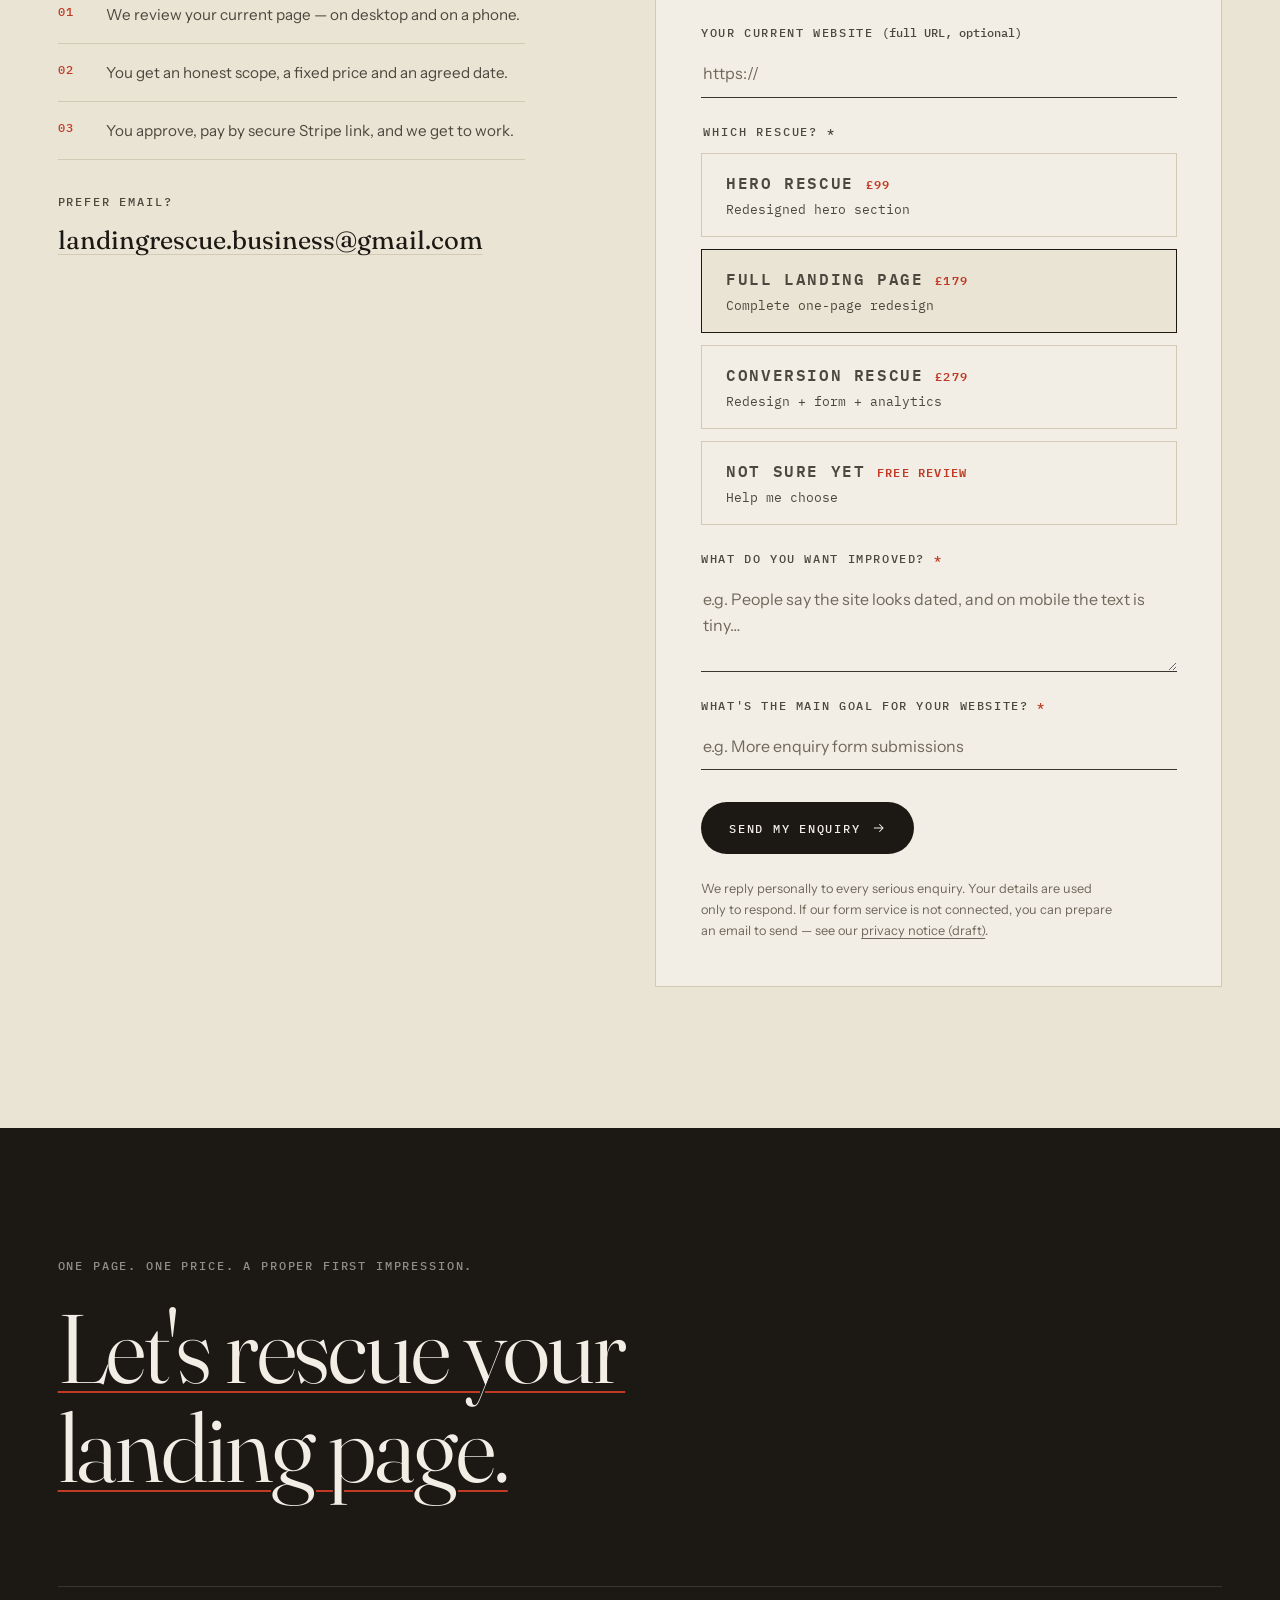
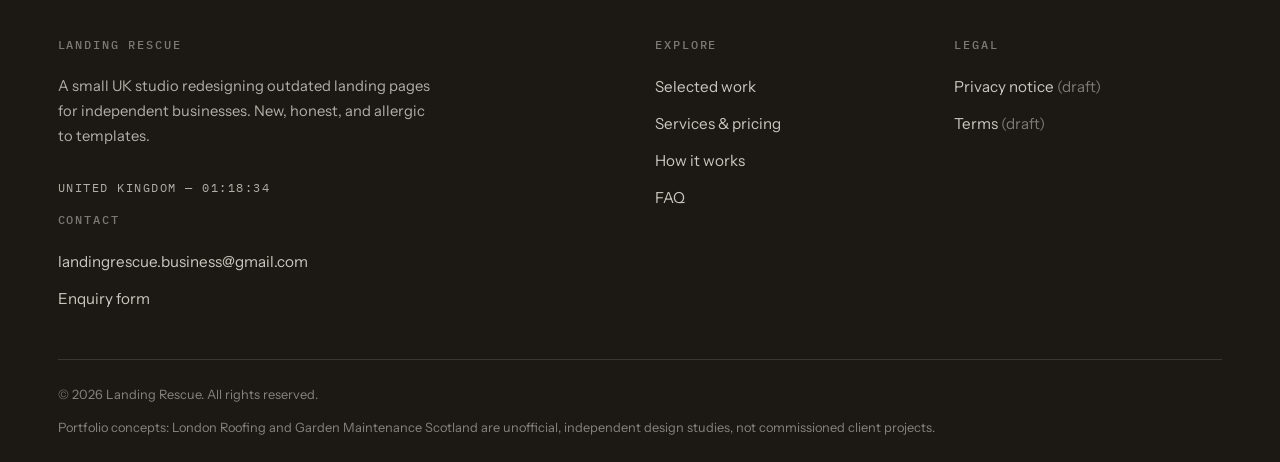
==== commit 966f8710: "Publish second interactive landscaping concept and real before-after comparison" ====
--- a/index.html
+++ b/index.html
@@ -101,7 +101,7 @@
     <section id="work" aria-labelledby="work-heading">
       <div class="wrap">
         <div class="section-head">
-          <p class="label label--accent reveal">One complete, interactive website concept — more in development</p>
+          <p class="label label--accent reveal">Two complete, interactive redesign concepts — real client work to follow</p>
           <div class="split-head reveal" id="work-heading">
             <span class="left">Selected</span>
             <h2 class="right">Work</h2>
@@ -130,7 +130,48 @@
               </a>
             </div>
           </article>
-        </div>
+          <!-- PROJECT 02 — Independent landscaping website concept -->
+          <article class="project reveal">
+            <a class="project-media project-media--garden" href="work/garden-maintenance-scotland/" aria-label="Open the interactive Garden Maintenance Scotland redesign concept">
+              <div class="garden-thumb" aria-hidden="true">
+                <div class="garden-thumb-nav"><span class="garden-thumb-logo">◒ &nbsp;GARDEN<br><small>&nbsp;&nbsp;&nbsp; MAINTENANCE SCOTLAND</small></span><span class="garden-thumb-nav-links">SERVICES&nbsp;&nbsp;&nbsp; OUR APPROACH&nbsp;&nbsp;&nbsp; AREAS</span><span class="garden-thumb-nav-cta">FREE ESTIMATE ↗</span></div>
+                <div class="garden-thumb-main">
+                  <div class="garden-thumb-copy"><span class="garden-thumb-label">LANDSCAPING / EAST KILBRIDE · GLASGOW</span><strong>MAKE ROOM<br>FOR <em>THE GOOD</em><br>OUTDOORS.</strong><span class="garden-thumb-description">Thoughtful gardens, patios and outdoor spaces.</span><span class="garden-thumb-cta">GET A FREE ESTIMATE &nbsp;↗</span></div>
+                  <div class="garden-thumb-image"><img loading="lazy" src="https://images.unsplash.com/photo-1734079692147-c6fc9438a2d0?auto=format&amp;fit=crop&amp;w=920&amp;q=83" alt="Original stock photograph of wooden garden decking and stone landscaping"><span>OUTDOOR SPACES<br>WORTH LIVING IN.</span></div>
+                </div>
+                <div class="garden-thumb-footer"><span>01 &nbsp; FREE CONSULTATIONS</span><span>02 &nbsp; LANDSCAPING &amp; CARE</span><span>03 &nbsp; GLASGOW &amp; BEYOND</span></div>
+              </div>
+              <span class="media-tag">Interactive concept — open the site ↗</span>
+            </a>
+            <div class="project-info">
+              <p class="project-num">Project 02 / Landscaping &amp; outdoor living</p>
+              <h3 class="project-title">Garden Maintenance Scotland — <em>website concept</em></h3>
+              <p class="body-copy">An original editorial concept for a landscaping firm, with real licensed stock photography, service filters, responsive navigation, location shortcuts and an interactive enquiry demonstration. Based on its public website; not commissioned or approved by the company.</p>
+              <p class="project-meta"><span>Live clickable demo</span><span>Landscaping</span><span>Desktop + mobile</span></p>
+              <a class="link-arrow" href="work/garden-maintenance-scotland/">Explore the complete redesign
+                <svg viewBox="0 0 24 24" fill="none" aria-hidden="true"><path d="M4 12h15m0 0-6-6m6 6-6 6" stroke="currentColor" stroke-width="1.8" stroke-linecap="round" stroke-linejoin="round"/></svg>
+              </a>
+            </div>
+          </article>
+        </div>
+        <div class="portfolio-comparison reveal" aria-labelledby="garden-compare-heading">
+          <div class="comparison-intro">
+            <p class="label label--accent">Garden Maintenance Scotland / live before and concept after</p>
+            <h3 id="garden-compare-heading">One business. Two websites.</h3>
+            <p>See the company's own original website and compare it with our independently built redesign. Both links lead to real, clickable pages. This isn't a commissioned client case study and we make no claims about conversion results.</p>
+          </div>
+          <div class="comparison-links">
+            <a href="https://www.gardenmaintenancescotland.co.uk/" target="_blank" rel="noopener noreferrer">
+              <span class="comparison-eyebrow">01 / Before — the actual business website</span>
+              <strong>See the original site</strong><span>Open the live website managed by the business ↗</span>
+            </a>
+            <a href="work/garden-maintenance-scotland/">
+              <span class="comparison-eyebrow">02 / After — our independent design concept</span>
+              <strong>Explore our redesign</strong><span>Open the full responsive, interactive preview ↗</span>
+            </a>
+          </div>
+        </div>
+
         <div class="portfolio-comparison reveal" aria-labelledby="compare-heading">
           <div class="comparison-intro"><p class="label label--accent">Original site / redesign concept</p><h3 id="compare-heading">See the design thinking.</h3><p>The company's original website is currently unavailable at its published domain. Rather than send you to a broken page or invent an original screenshot, here's what we redesigned and a link to our complete, working concept.</p></div>
           <div class="comparison-links">
@@ -141,7 +182,7 @@
 
         <div class="work-note reveal">
           <svg viewBox="0 0 24 24" fill="none" aria-hidden="true"><circle cx="12" cy="12" r="9" stroke="currentColor" stroke-width="1.6"/><path d="M12 8v5m0 3v.01" stroke="currentColor" stroke-width="1.8" stroke-linecap="round"/></svg>
-          <p><strong>Real website, honest portfolio.</strong> This is an independent, unofficial design study for an existing business, not paid client work or a performance claim. You can explore the full website. The quote form demonstrates the user experience without transmitting personal data. More sector concepts will be added as we build them.</p>
+          <p><strong>Real websites, honest portfolio.</strong> These are unofficial design concepts for existing businesses, not paid client work, approved partnerships or performance claims. Both are interactive, and their demo enquiry forms do not transmit personal information. Further sector templates will be added as they're completed and tested.</p>
         </div>
       </div>
     </section>
@@ -450,7 +491,7 @@
       </div>
       <div class="footer-legal">
         <p>© <span id="year">2025</span> Landing Rescue. All rights reserved.</p>
-        <p>Portfolio concept: London Roofing is an independent, unofficial website design study, not a commissioned project.</p>
+        <p>Portfolio concepts: London Roofing and Garden Maintenance Scotland are unofficial, independent design studies, not commissioned client projects.</p>
       </div>
     </div>
   </footer>
--- a/assets/css/main.css
+++ b/assets/css/main.css
@@ -656,3 +656,8 @@
 .comparison-links a strong{font-family:var(--serif);font-weight:400;font-size:clamp(19px,2.8vw,30px);line-height:1.1}
 .comparison-links a span:last-child{font-size:12px;opacity:.74}
 @media(max-width:640px){.portfolio-comparison{padding:22px 17px}.comparison-links{grid-template-columns:1fr}.comparison-links a{padding:20px}}
+
+.comparison-links .comparison-before{display:flex;flex-direction:column;gap:15px;padding:24px;background:#f7f5f0;border:1px dashed #b8b8b1;color:#333}
+.comparison-before .comparison-eyebrow{font-family:var(--mono);font-size:10px;text-transform:uppercase;letter-spacing:.1em;opacity:.69}
+.comparison-before strong{font-family:var(--serif);font-weight:400;font-size:clamp(19px,2.8vw,30px);line-height:1.1}
+.comparison-before span:last-child{font-size:12px;opacity:.78;line-height:1.6}
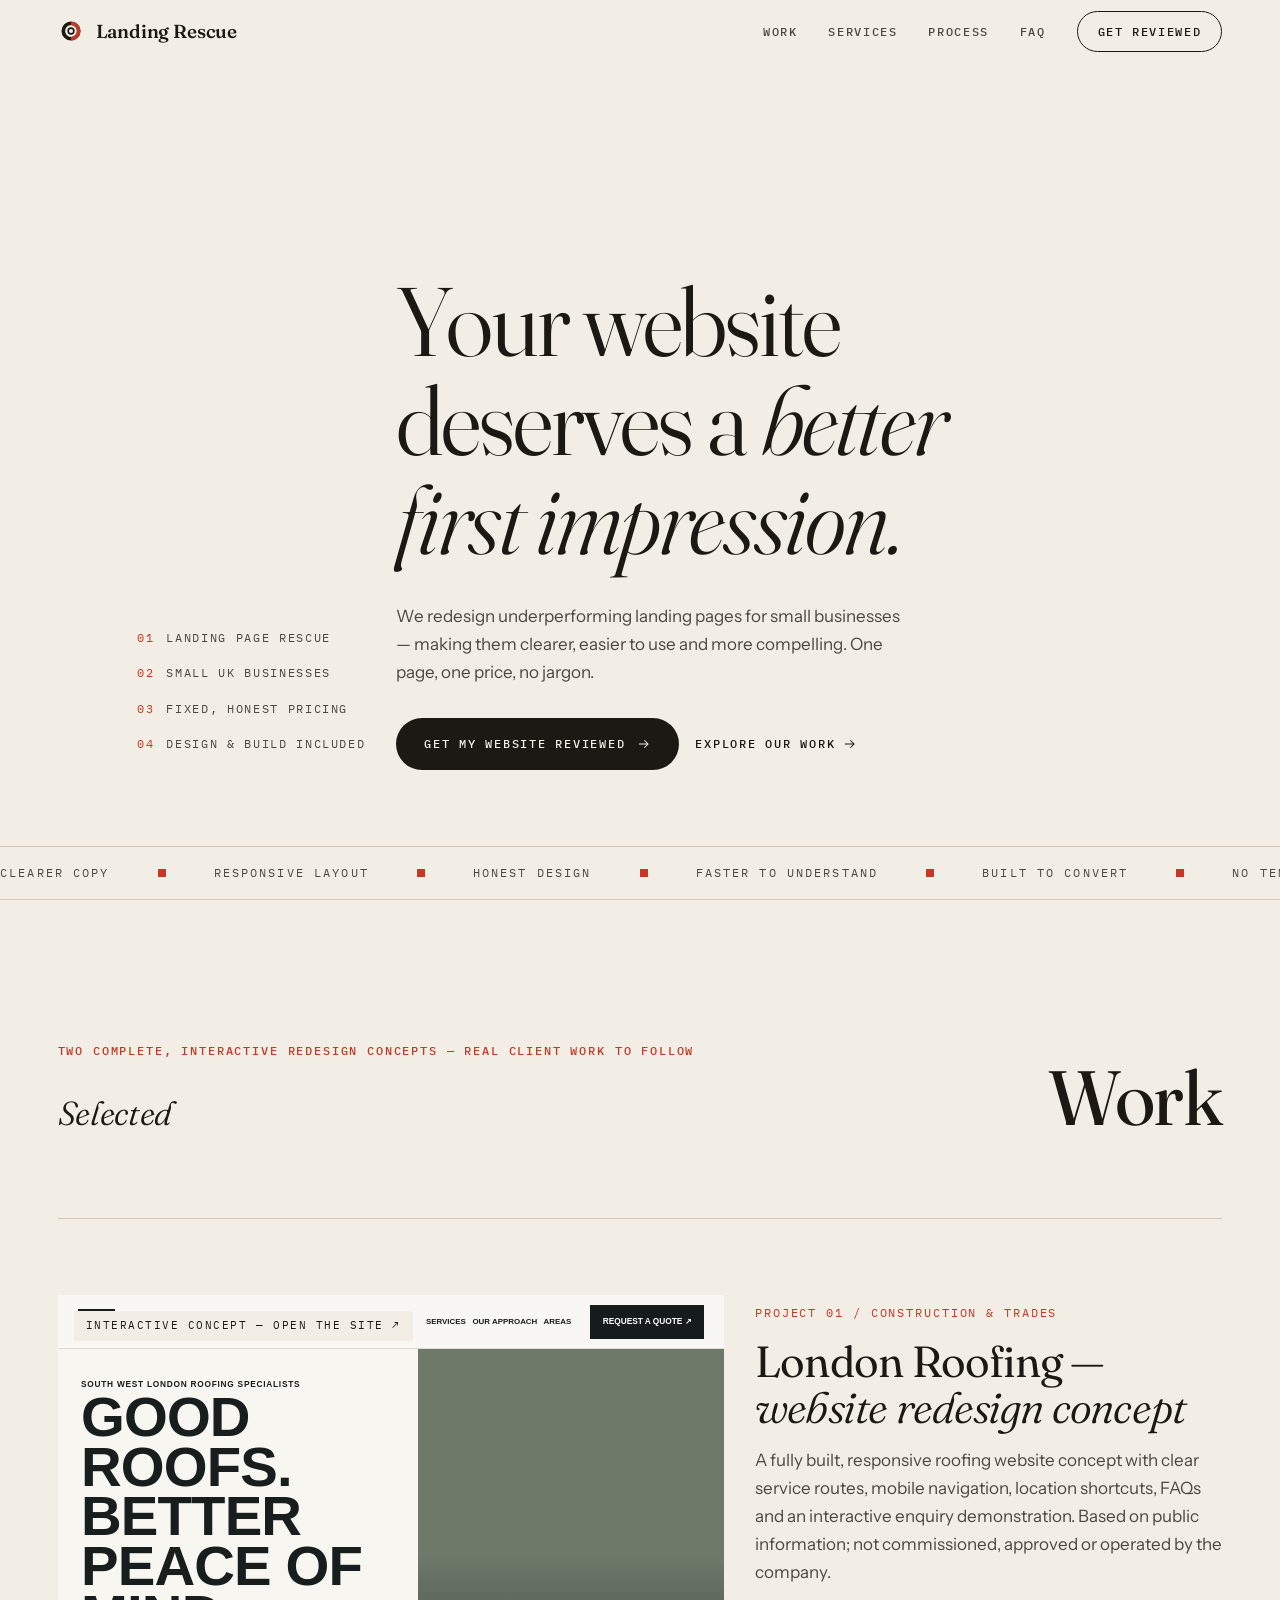
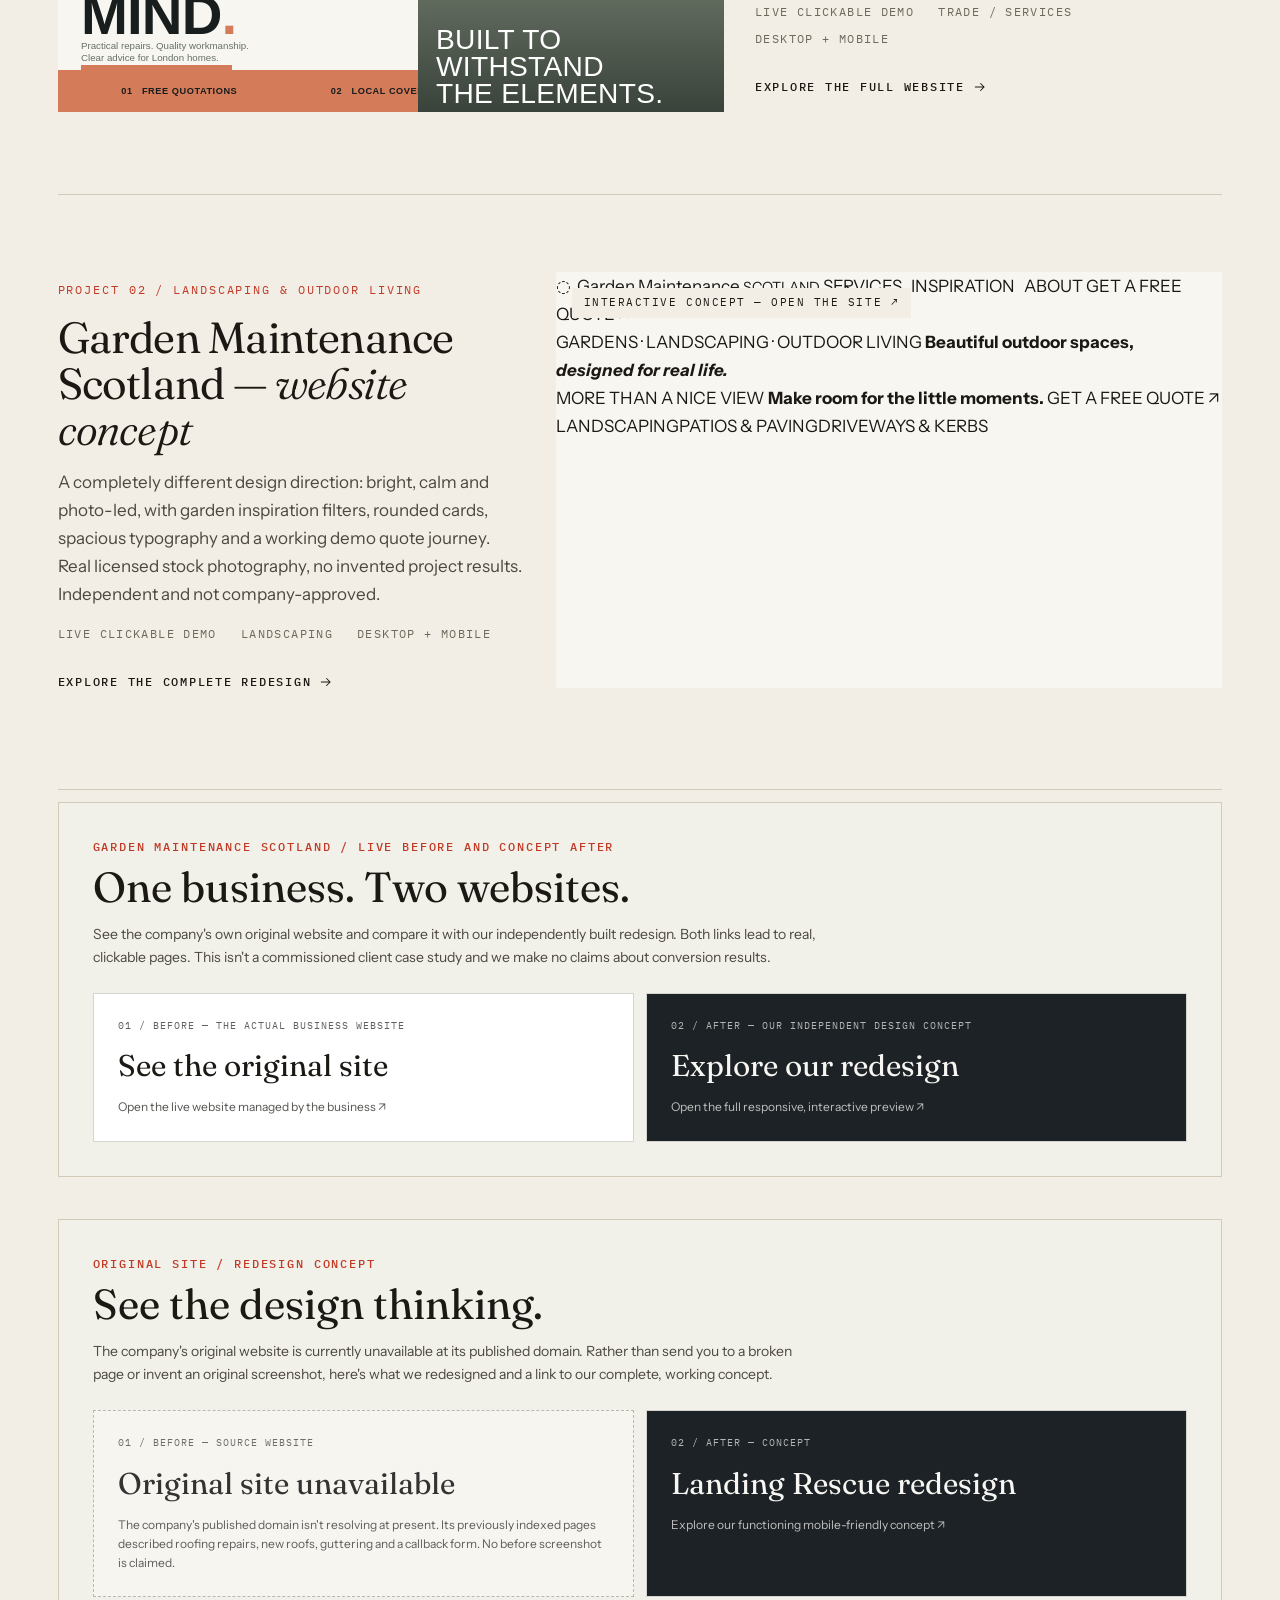
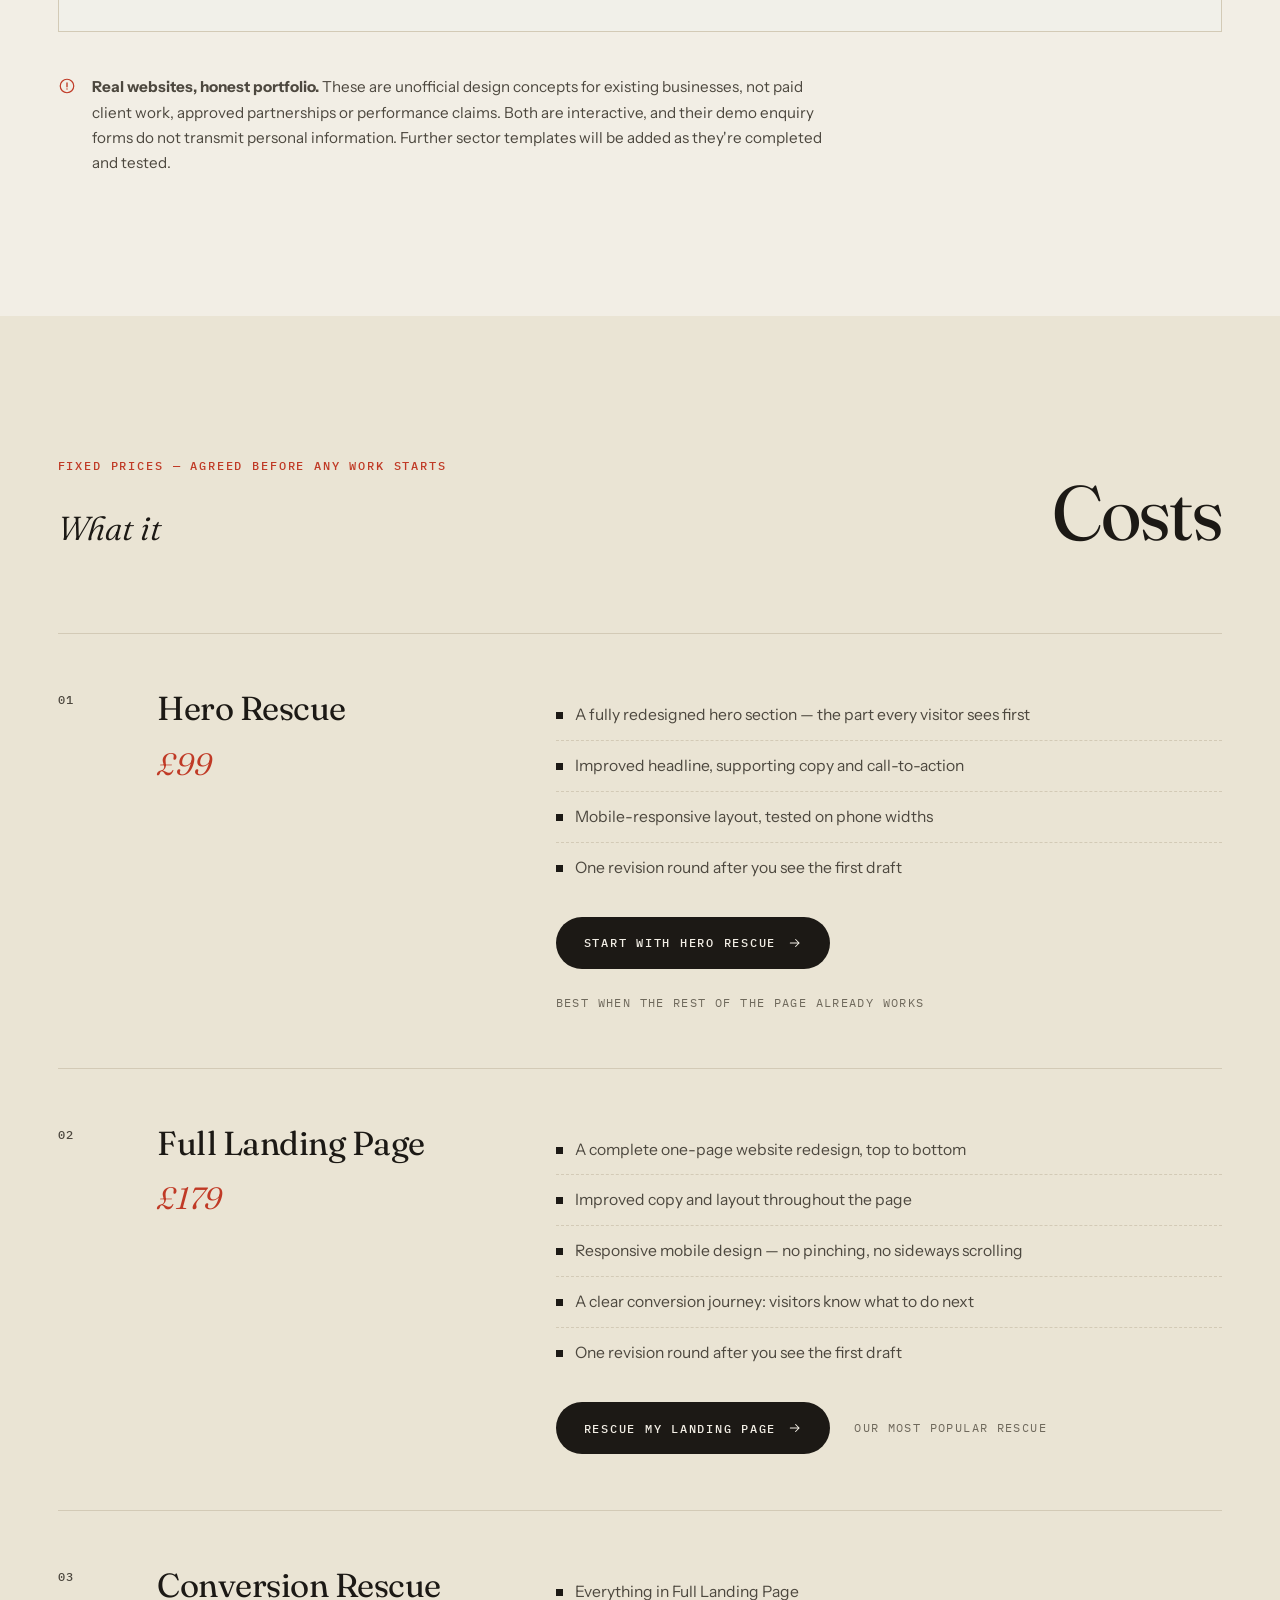
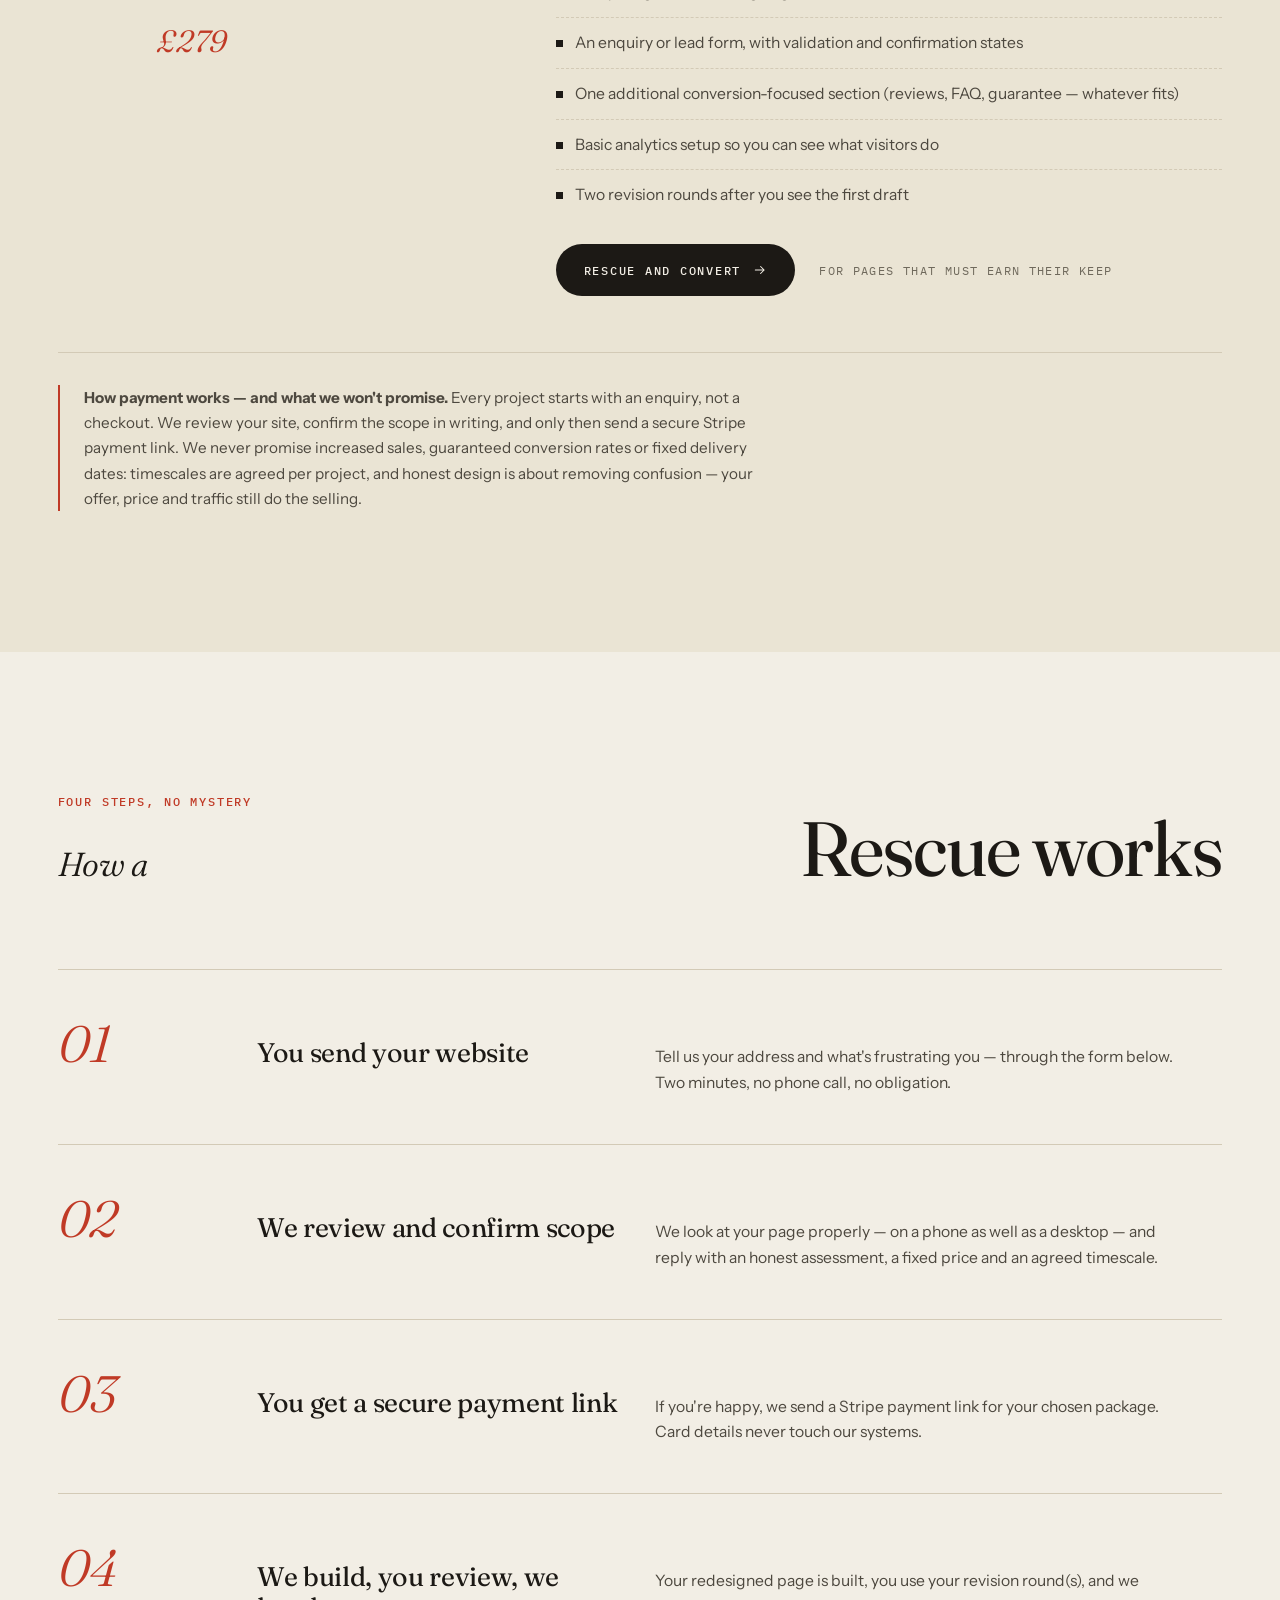
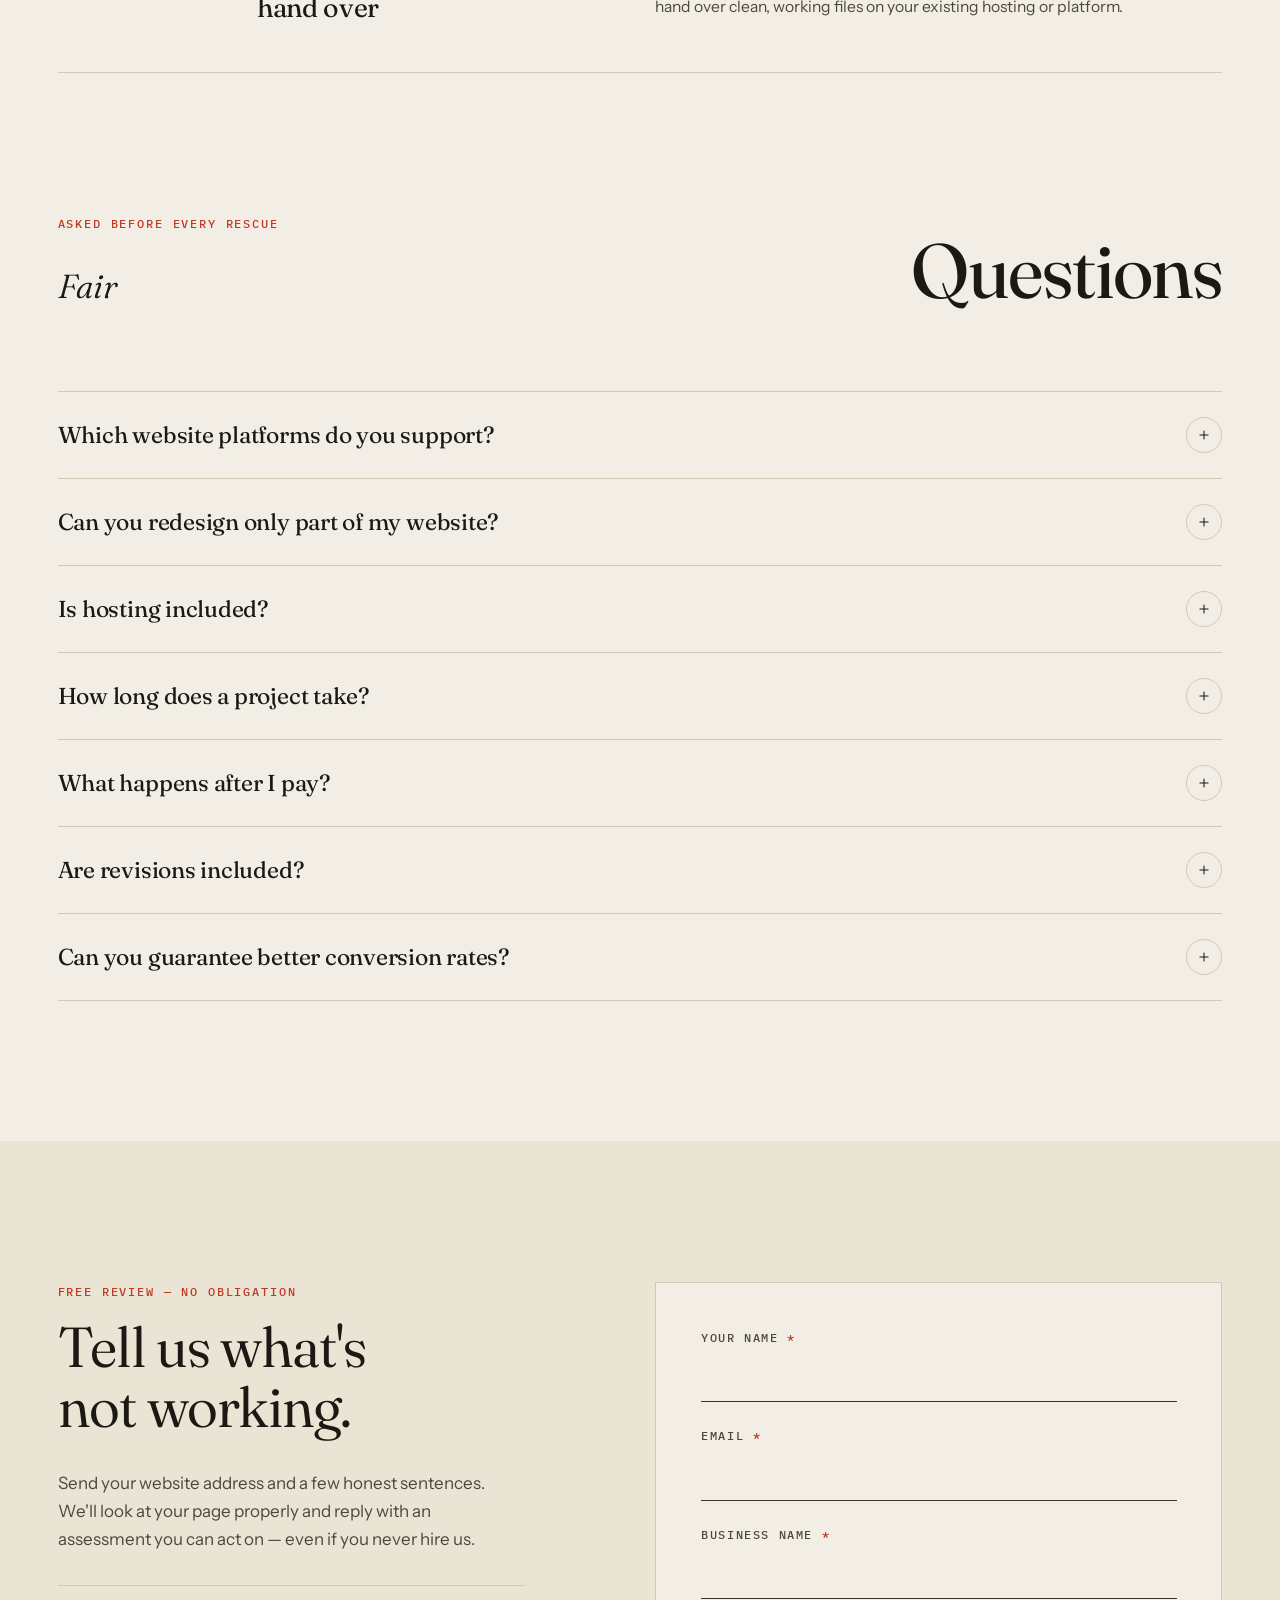
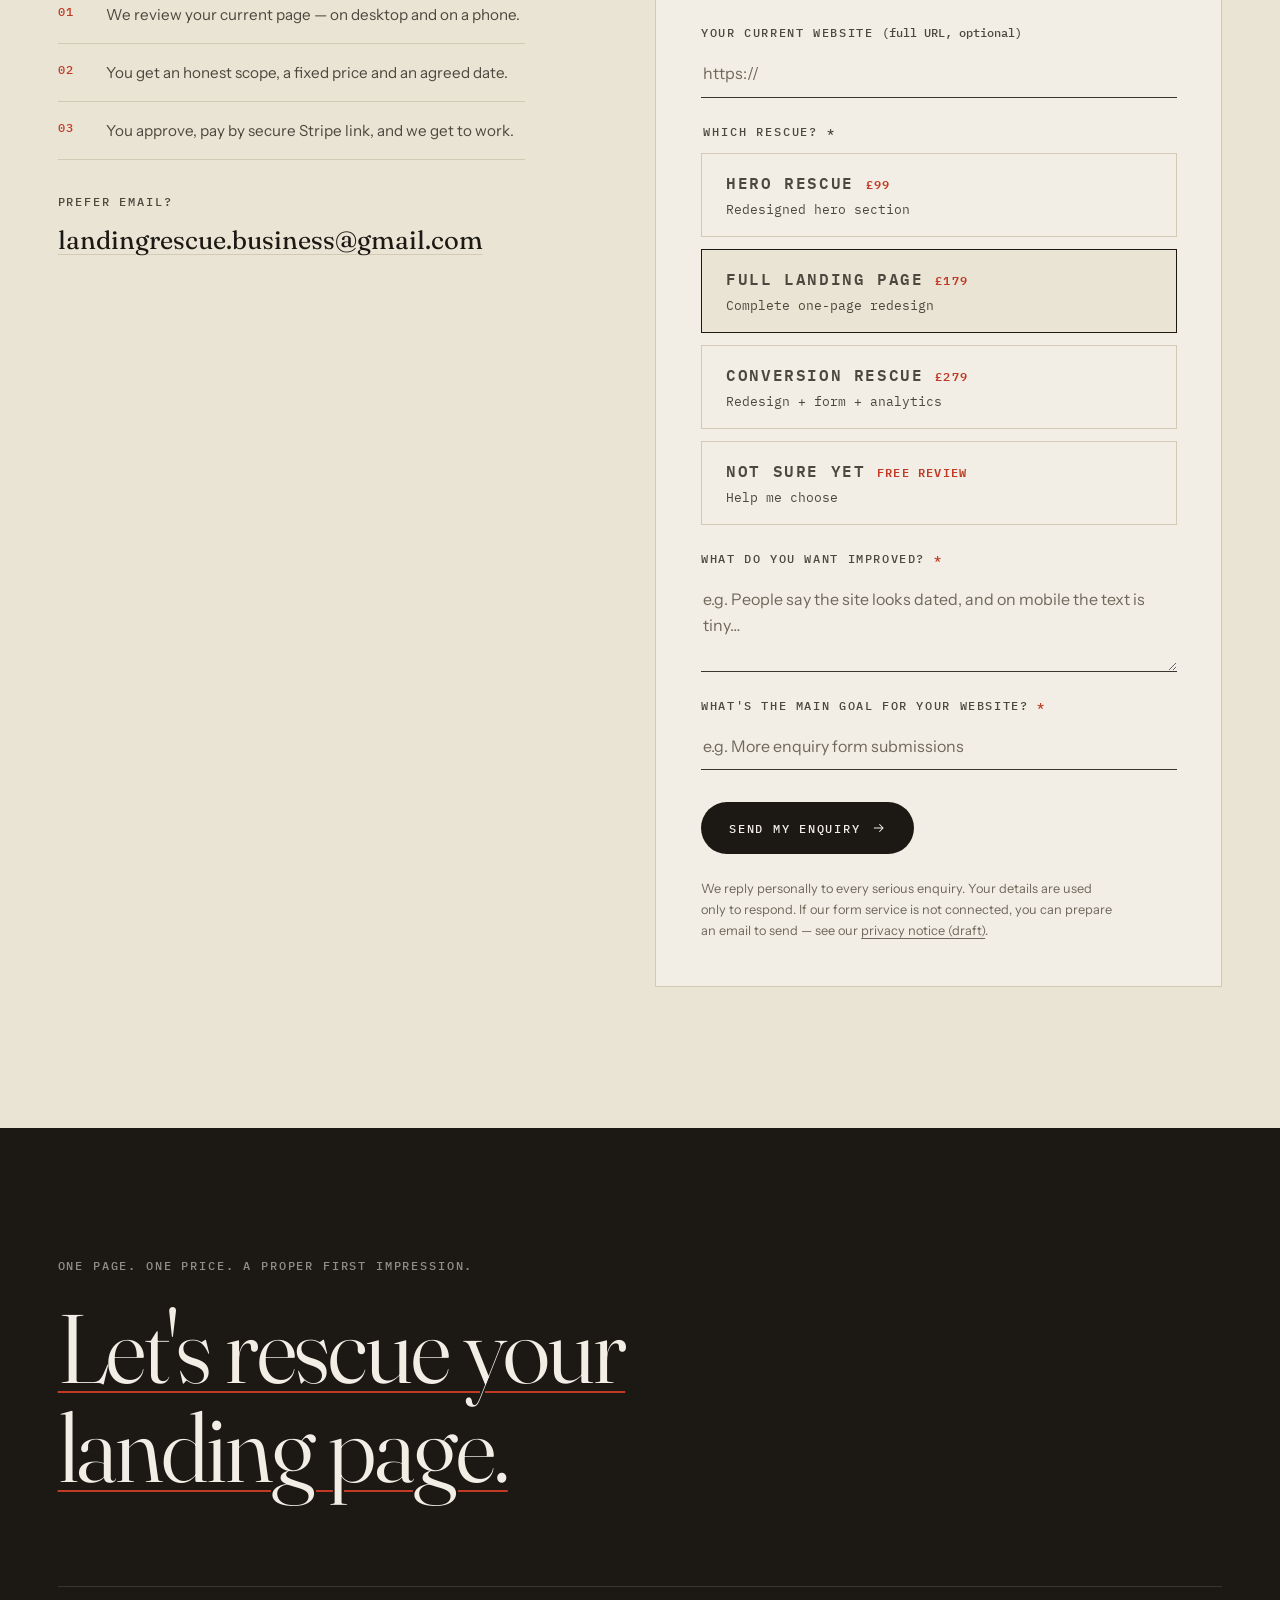
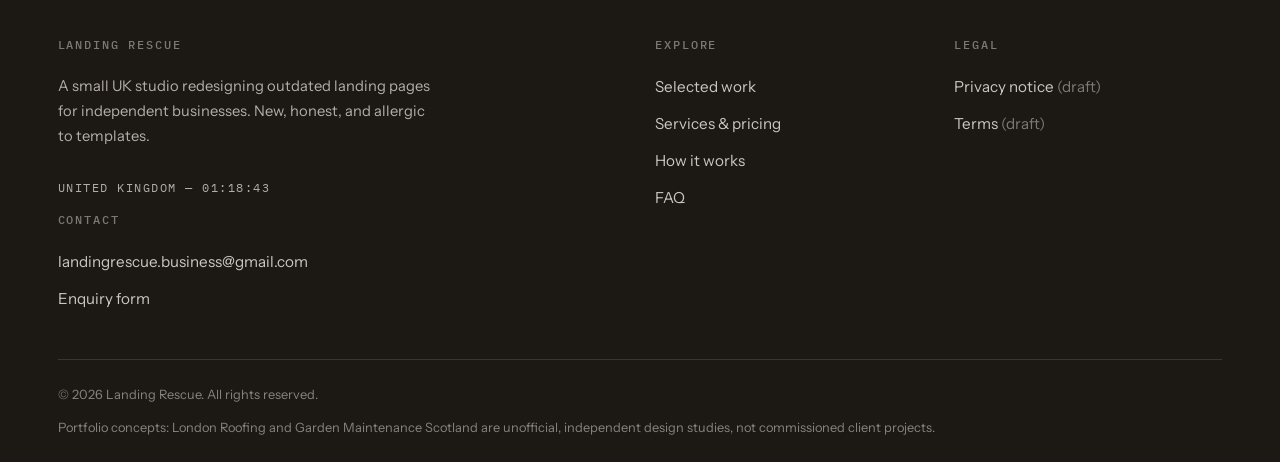
==== commit 1bad3115: "Refresh portfolio preview to match new light, photo-led garden design" ====
--- a/index.html
+++ b/index.html
@@ -133,20 +133,31 @@
           <!-- PROJECT 02 — Independent landscaping website concept -->
           <article class="project reveal">
             <a class="project-media project-media--garden" href="work/garden-maintenance-scotland/" aria-label="Open the interactive Garden Maintenance Scotland redesign concept">
-              <div class="garden-thumb" aria-hidden="true">
-                <div class="garden-thumb-nav"><span class="garden-thumb-logo">◒ &nbsp;GARDEN<br><small>&nbsp;&nbsp;&nbsp; MAINTENANCE SCOTLAND</small></span><span class="garden-thumb-nav-links">SERVICES&nbsp;&nbsp;&nbsp; OUR APPROACH&nbsp;&nbsp;&nbsp; AREAS</span><span class="garden-thumb-nav-cta">FREE ESTIMATE ↗</span></div>
-                <div class="garden-thumb-main">
-                  <div class="garden-thumb-copy"><span class="garden-thumb-label">LANDSCAPING / EAST KILBRIDE · GLASGOW</span><strong>MAKE ROOM<br>FOR <em>THE GOOD</em><br>OUTDOORS.</strong><span class="garden-thumb-description">Thoughtful gardens, patios and outdoor spaces.</span><span class="garden-thumb-cta">GET A FREE ESTIMATE &nbsp;↗</span></div>
-                  <div class="garden-thumb-image"><img loading="lazy" src="https://images.unsplash.com/photo-1734079692147-c6fc9438a2d0?auto=format&amp;fit=crop&amp;w=920&amp;q=83" alt="Original stock photograph of wooden garden decking and stone landscaping"><span>OUTDOOR SPACES<br>WORTH LIVING IN.</span></div>
+              <div class="garden-v2-thumb" aria-hidden="true">
+                <div class="garden-v2-minihead">
+                  <span class="garden-v2-logo">◌ &nbsp;Garden Maintenance <small>SCOTLAND</small></span>
+                  <span class="garden-v2-menu">SERVICES &nbsp; INSPIRATION &nbsp; ABOUT</span>
+                  <span class="garden-v2-headerbtn">GET A FREE QUOTE ↗</span>
                 </div>
-                <div class="garden-thumb-footer"><span>01 &nbsp; FREE CONSULTATIONS</span><span>02 &nbsp; LANDSCAPING &amp; CARE</span><span>03 &nbsp; GLASGOW &amp; BEYOND</span></div>
+                <div class="garden-v2-intro">
+                  <span>GARDENS · LANDSCAPING · OUTDOOR LIVING</span>
+                  <strong>Beautiful outdoor spaces,<br><em>designed for real life.</em></strong>
+                </div>
+                <div class="garden-v2-photo">
+                  <div class="garden-v2-overlay">
+                    <span>MORE THAN A NICE VIEW</span>
+                    <strong>Make room for the little moments.</strong>
+                    <span class="garden-v2-cta">GET A FREE QUOTE ↗</span>
+                  </div>
+                </div>
+                <div class="garden-v2-foot"><span>LANDSCAPING</span><span>PATIOS &amp; PAVING</span><span>DRIVEWAYS &amp; KERBS</span></div>
               </div>
               <span class="media-tag">Interactive concept — open the site ↗</span>
             </a>
             <div class="project-info">
               <p class="project-num">Project 02 / Landscaping &amp; outdoor living</p>
               <h3 class="project-title">Garden Maintenance Scotland — <em>website concept</em></h3>
-              <p class="body-copy">An original editorial concept for a landscaping firm, with real licensed stock photography, service filters, responsive navigation, location shortcuts and an interactive enquiry demonstration. Based on its public website; not commissioned or approved by the company.</p>
+              <p class="body-copy">A completely different design direction: bright, calm and photo-led, with garden inspiration filters, rounded cards, spacious typography and a working demo quote journey. Real licensed stock photography, no invented project results. Independent and not company-approved.</p>
               <p class="project-meta"><span>Live clickable demo</span><span>Landscaping</span><span>Desktop + mobile</span></p>
               <a class="link-arrow" href="work/garden-maintenance-scotland/">Explore the complete redesign
                 <svg viewBox="0 0 24 24" fill="none" aria-hidden="true"><path d="M4 12h15m0 0-6-6m6 6-6 6" stroke="currentColor" stroke-width="1.8" stroke-linecap="round" stroke-linejoin="round"/></svg>
--- a/assets/css/main.css
+++ b/assets/css/main.css
@@ -661,3 +661,27 @@
 .comparison-before .comparison-eyebrow{font-family:var(--mono);font-size:10px;text-transform:uppercase;letter-spacing:.1em;opacity:.69}
 .comparison-before strong{font-family:var(--serif);font-weight:400;font-size:clamp(19px,2.8vw,30px);line-height:1.1}
 .comparison-before span:last-child{font-size:12px;opacity:.78;line-height:1.6}
+
+
+/* Original gardening-concept thumbnail, assembled from real HTML/CSS and free stock photography */
+.project-media--garden{background:#f7f6f0}
+.garden-thumb{width:100%;height:100%;display:flex;flex-direction:column;background:#f7f6f0;color:#20352b;overflow:hidden;font-family:Arial,Helvetica,sans-serif}
+.garden-thumb-nav{height:13%;flex:none;background:#fafbf7;display:flex;align-items:center;justify-content:space-between;gap:2%;padding:1.8% 3.5%;border-bottom:1px solid #dde2d8}
+.garden-thumb-logo{font-size:clamp(8px,.88vw,13px);font-weight:900;line-height:1.05;letter-spacing:.025em}
+.garden-thumb-logo small{font-size:.67em;letter-spacing:.06em}
+.garden-thumb-nav-links{font-size:clamp(5px,.68vw,10px);font-weight:800;letter-spacing:.025em;margin-left:auto;white-space:nowrap}
+.garden-thumb-nav-cta{background:#20352b;color:#fff;font-size:clamp(5px,.65vw,9px);padding:1.5% 1.8%;white-space:nowrap;font-weight:800}
+.garden-thumb-main{flex:1;min-height:0;display:grid;grid-template-columns:49% 51%}
+.garden-thumb-copy{display:flex;flex-direction:column;align-items:flex-start;justify-content:center;gap:6%;padding:5.5% 5.4%}
+.garden-thumb-label{font-size:clamp(5px,.62vw,9px);font-weight:800;letter-spacing:.08em}
+.garden-thumb-copy strong{font-family:Georgia,serif;font-size:clamp(19px,3.35vw,51px);font-weight:400;line-height:.96;letter-spacing:-.05em}
+.garden-thumb-copy strong em{color:#799476;font-weight:400}
+.garden-thumb-description{font-size:clamp(6px,.78vw,11px);line-height:1.4;color:#6c7a6b}
+.garden-thumb-cta{font-size:clamp(5px,.7vw,10px);font-weight:900;background:#20352b;color:#fff;padding:3.2% 5.2%}
+.garden-thumb-image{overflow:hidden;position:relative;background:#9caf90}
+.garden-thumb-image img{width:100%;height:100%;object-fit:cover}
+.garden-thumb-image:after{content:"";position:absolute;inset:50% 0 0;background:linear-gradient(transparent,#16301ab0);pointer-events:none}
+.garden-thumb-image span{position:absolute;z-index:1;left:6%;bottom:7%;color:#fff;font-family:Georgia,serif;font-size:clamp(11px,1.6vw,24px);line-height:1.1}
+.garden-thumb-footer{height:11%;display:flex;align-items:center;justify-content:space-around;gap:1%;padding:1% 3%;background:#dce4d7;font-size:clamp(5px,.68vw,10px);font-weight:800;white-space:nowrap}
+@media(max-width:860px){.garden-thumb-copy strong{font-size:clamp(23px,5.4vw,49px)}.garden-thumb-logo{font-size:clamp(7px,1.3vw,12px)}.garden-thumb-nav-links{font-size:clamp(5px,.83vw,10px)}.garden-thumb-label{font-size:clamp(5px,1vw,9px)}.garden-thumb-description{font-size:clamp(7px,1.15vw,11px)}.garden-thumb-image span{font-size:clamp(12px,2vw,23px)}}
+@media(max-width:420px){.garden-thumb-nav-links{display:none}.garden-thumb-copy strong{font-size:clamp(17px,5.3vw,30px)}.garden-thumb-footer{font-size:4.6px;letter-spacing:-.02em}}
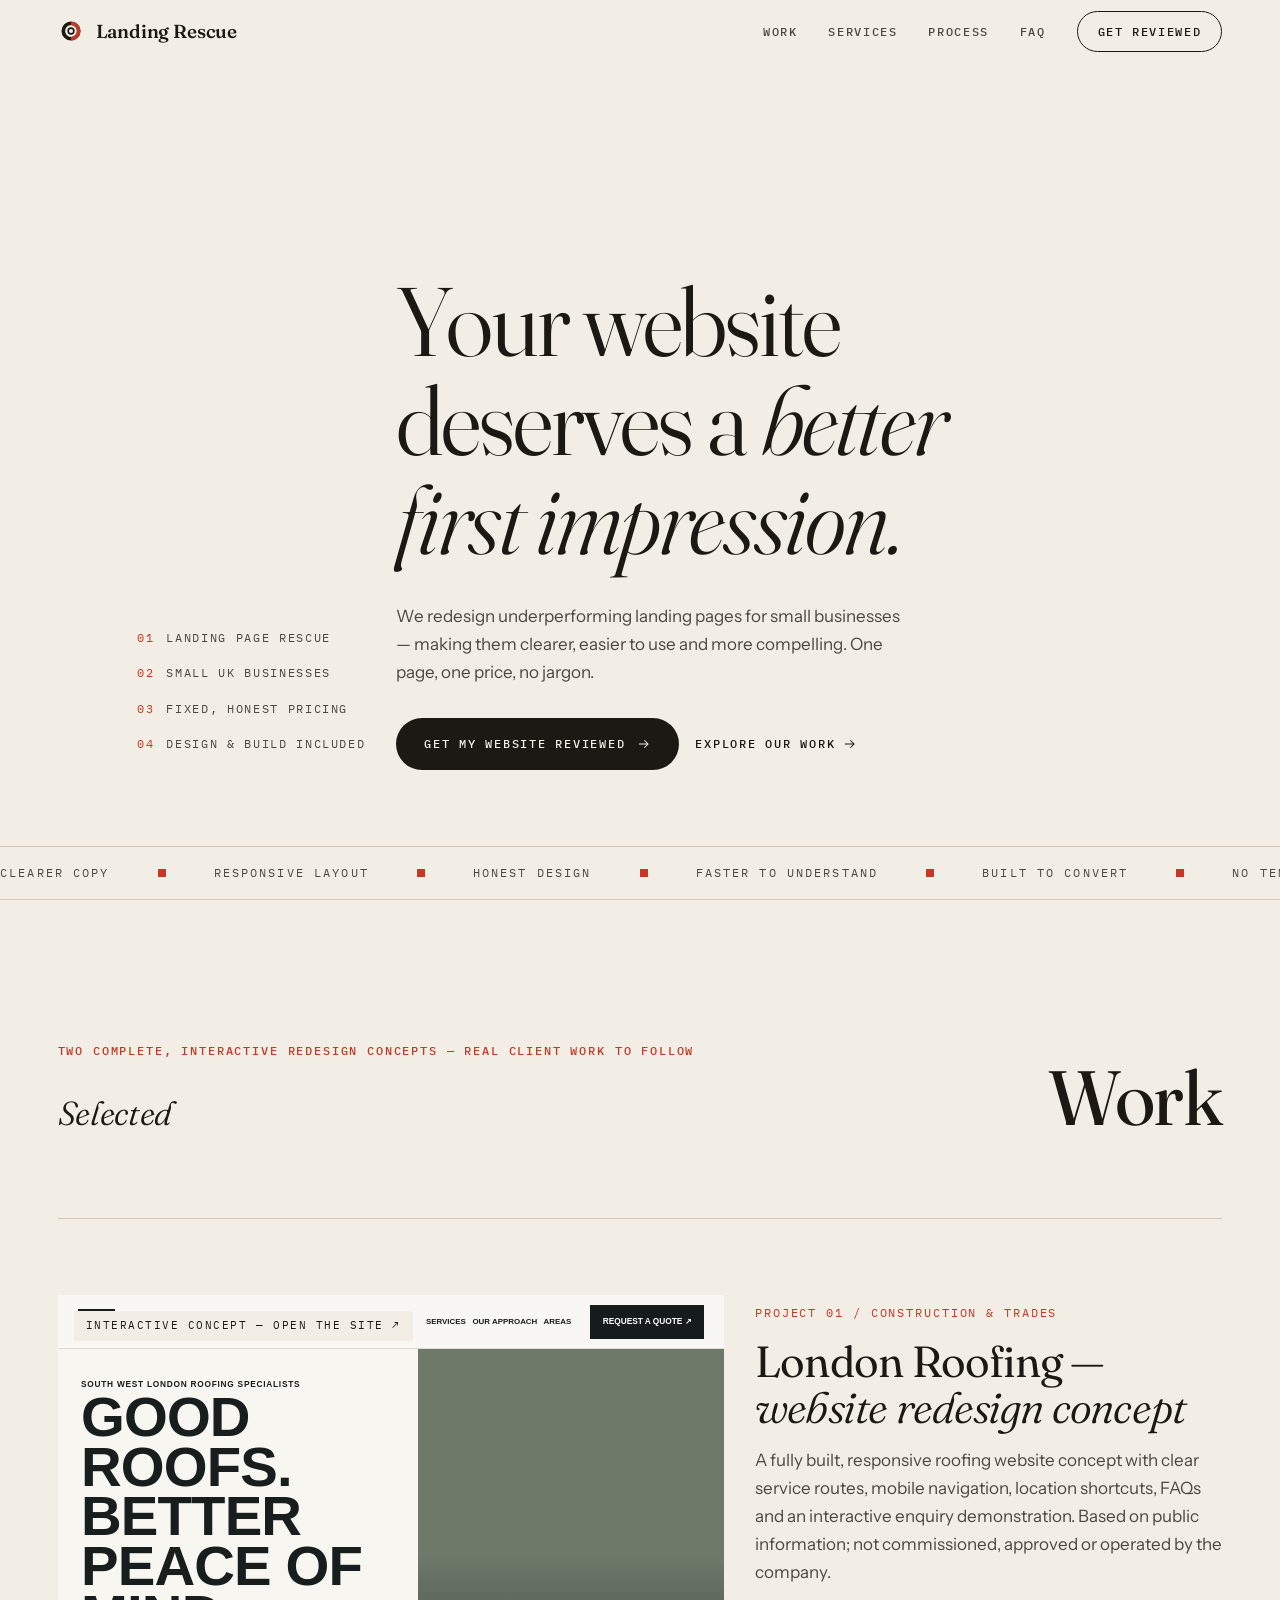
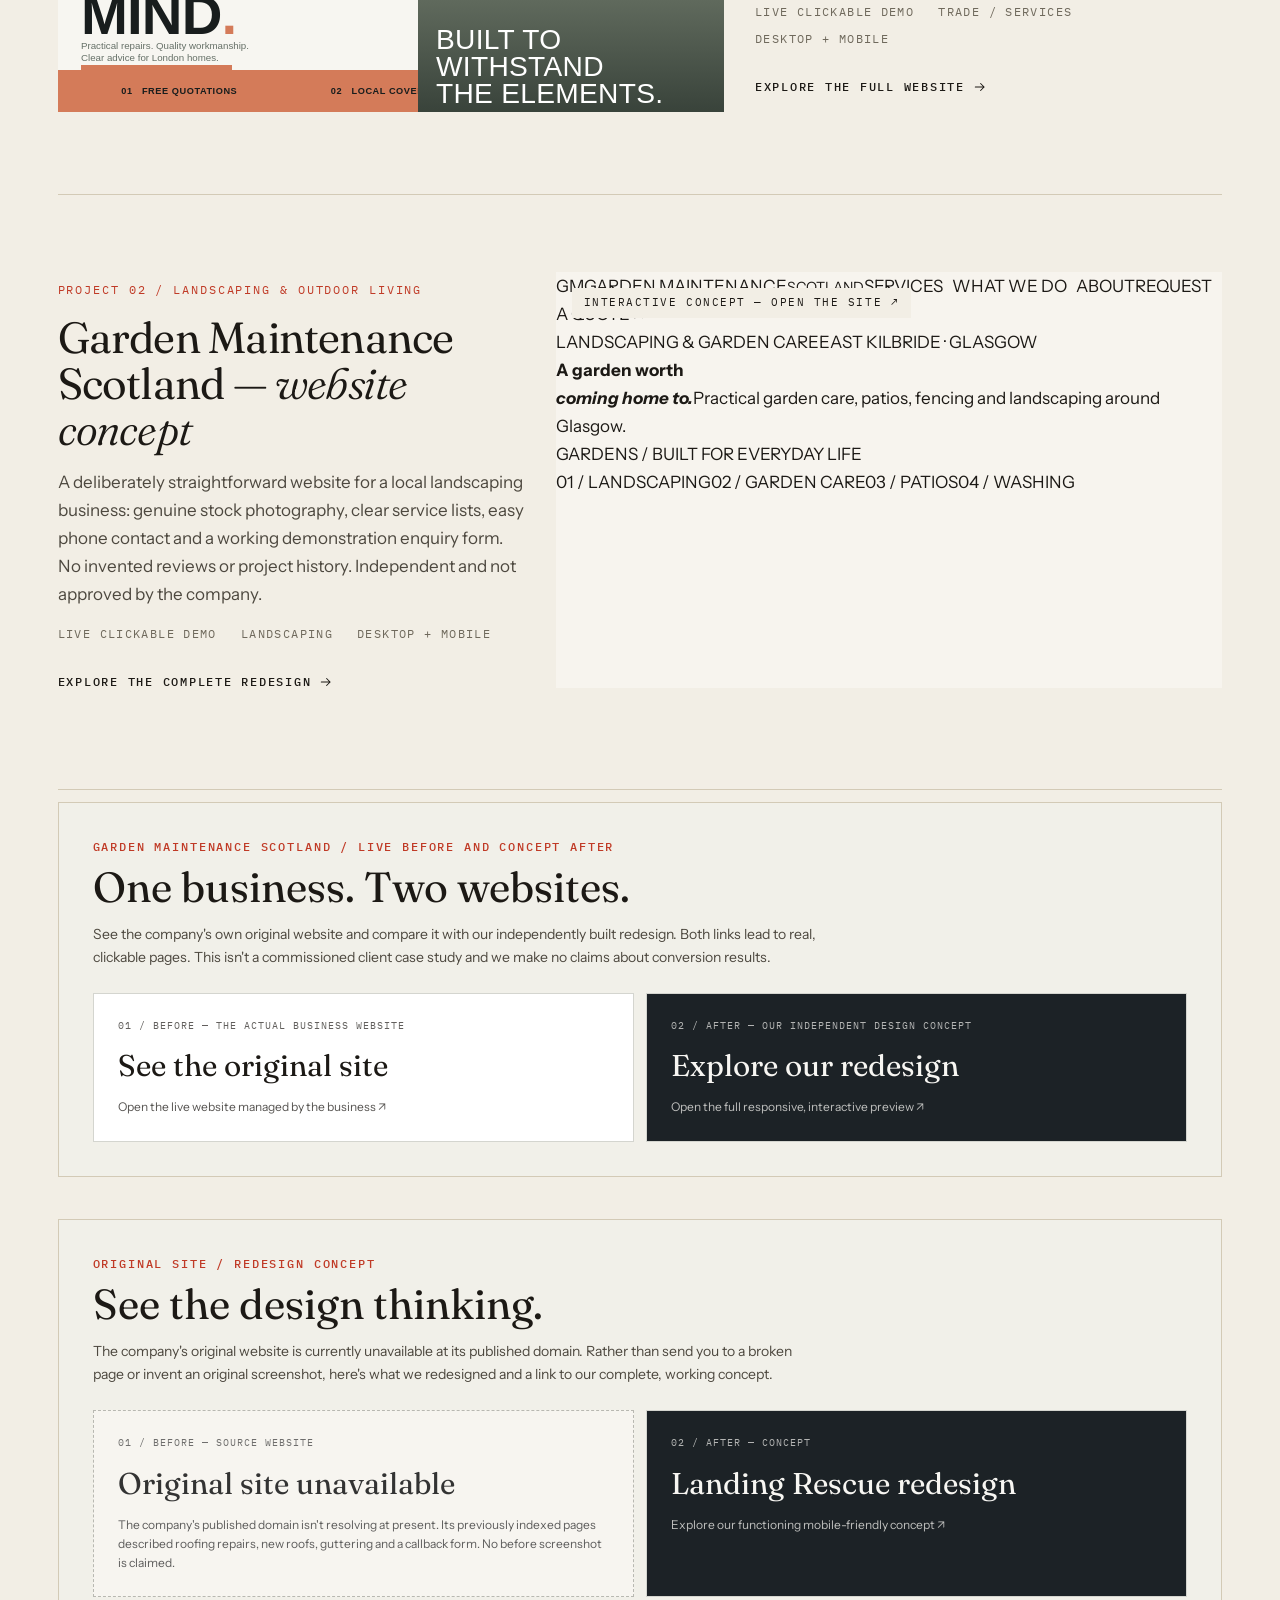
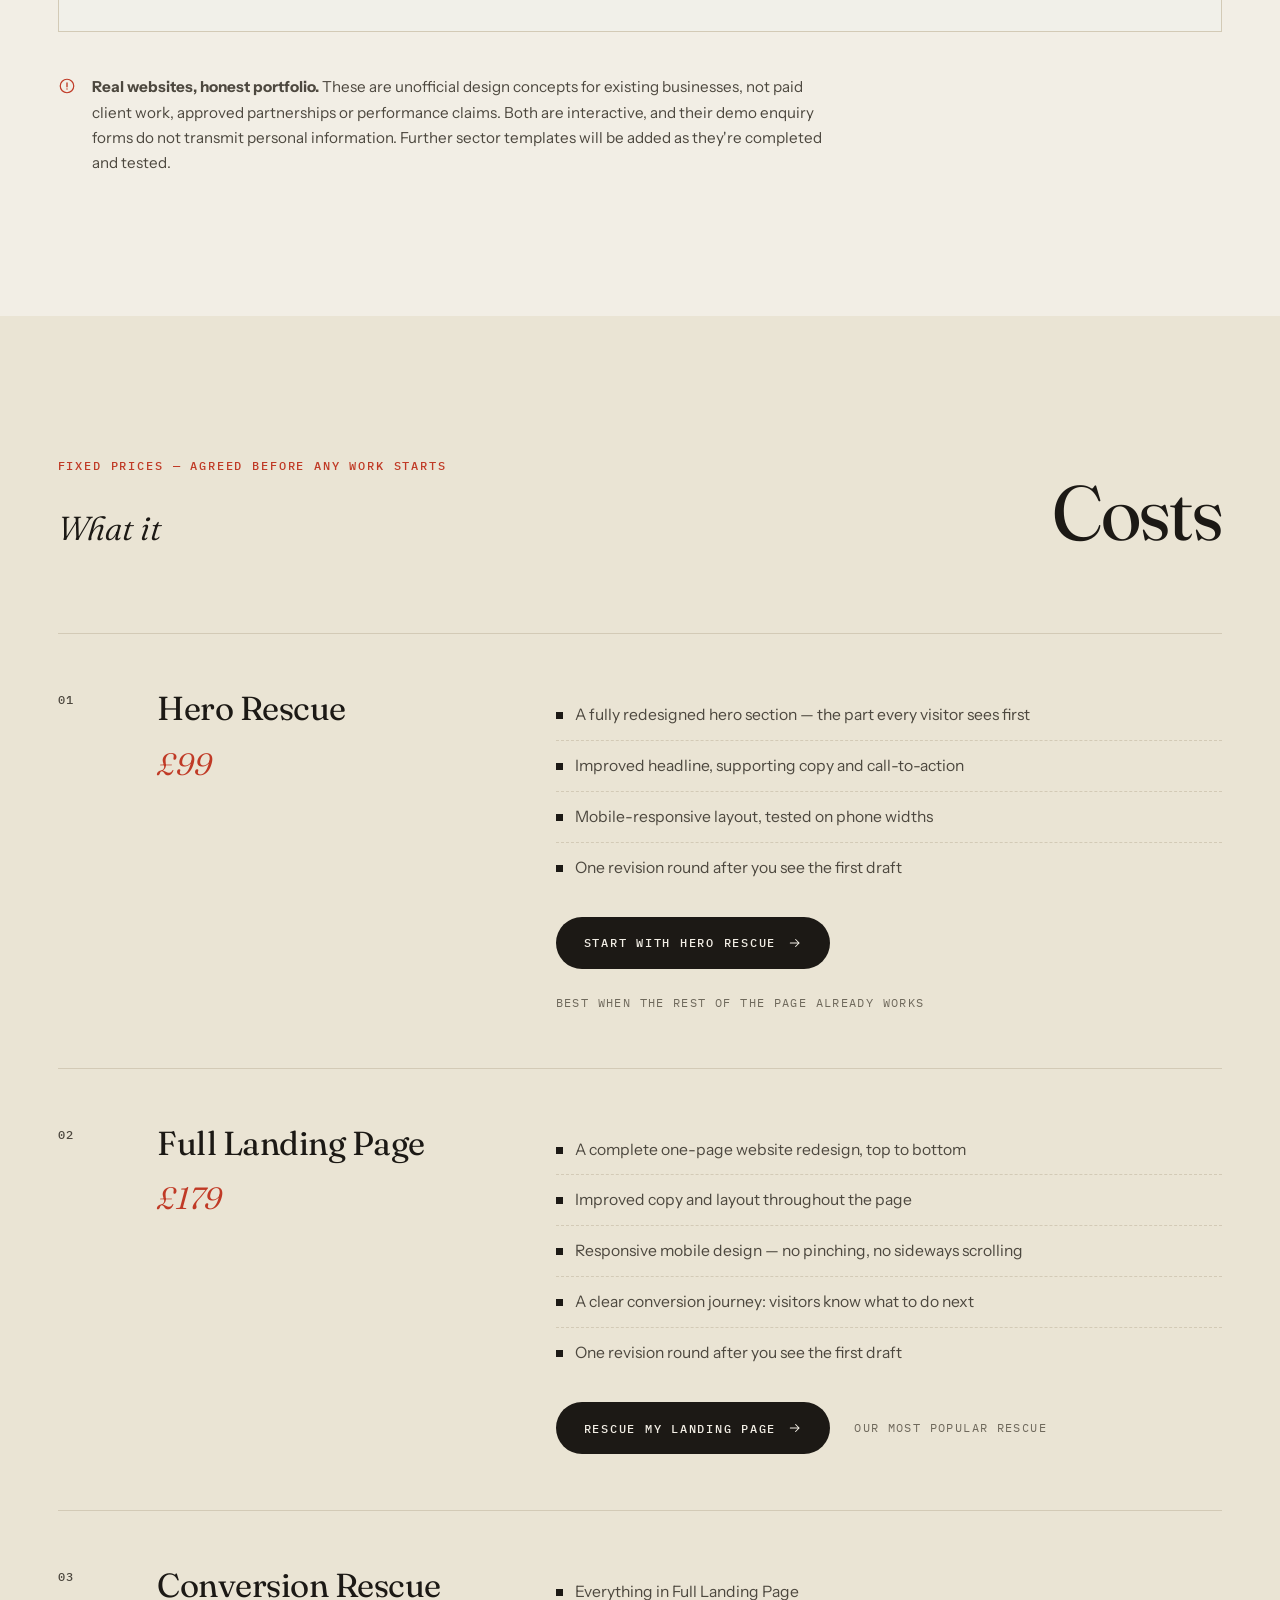
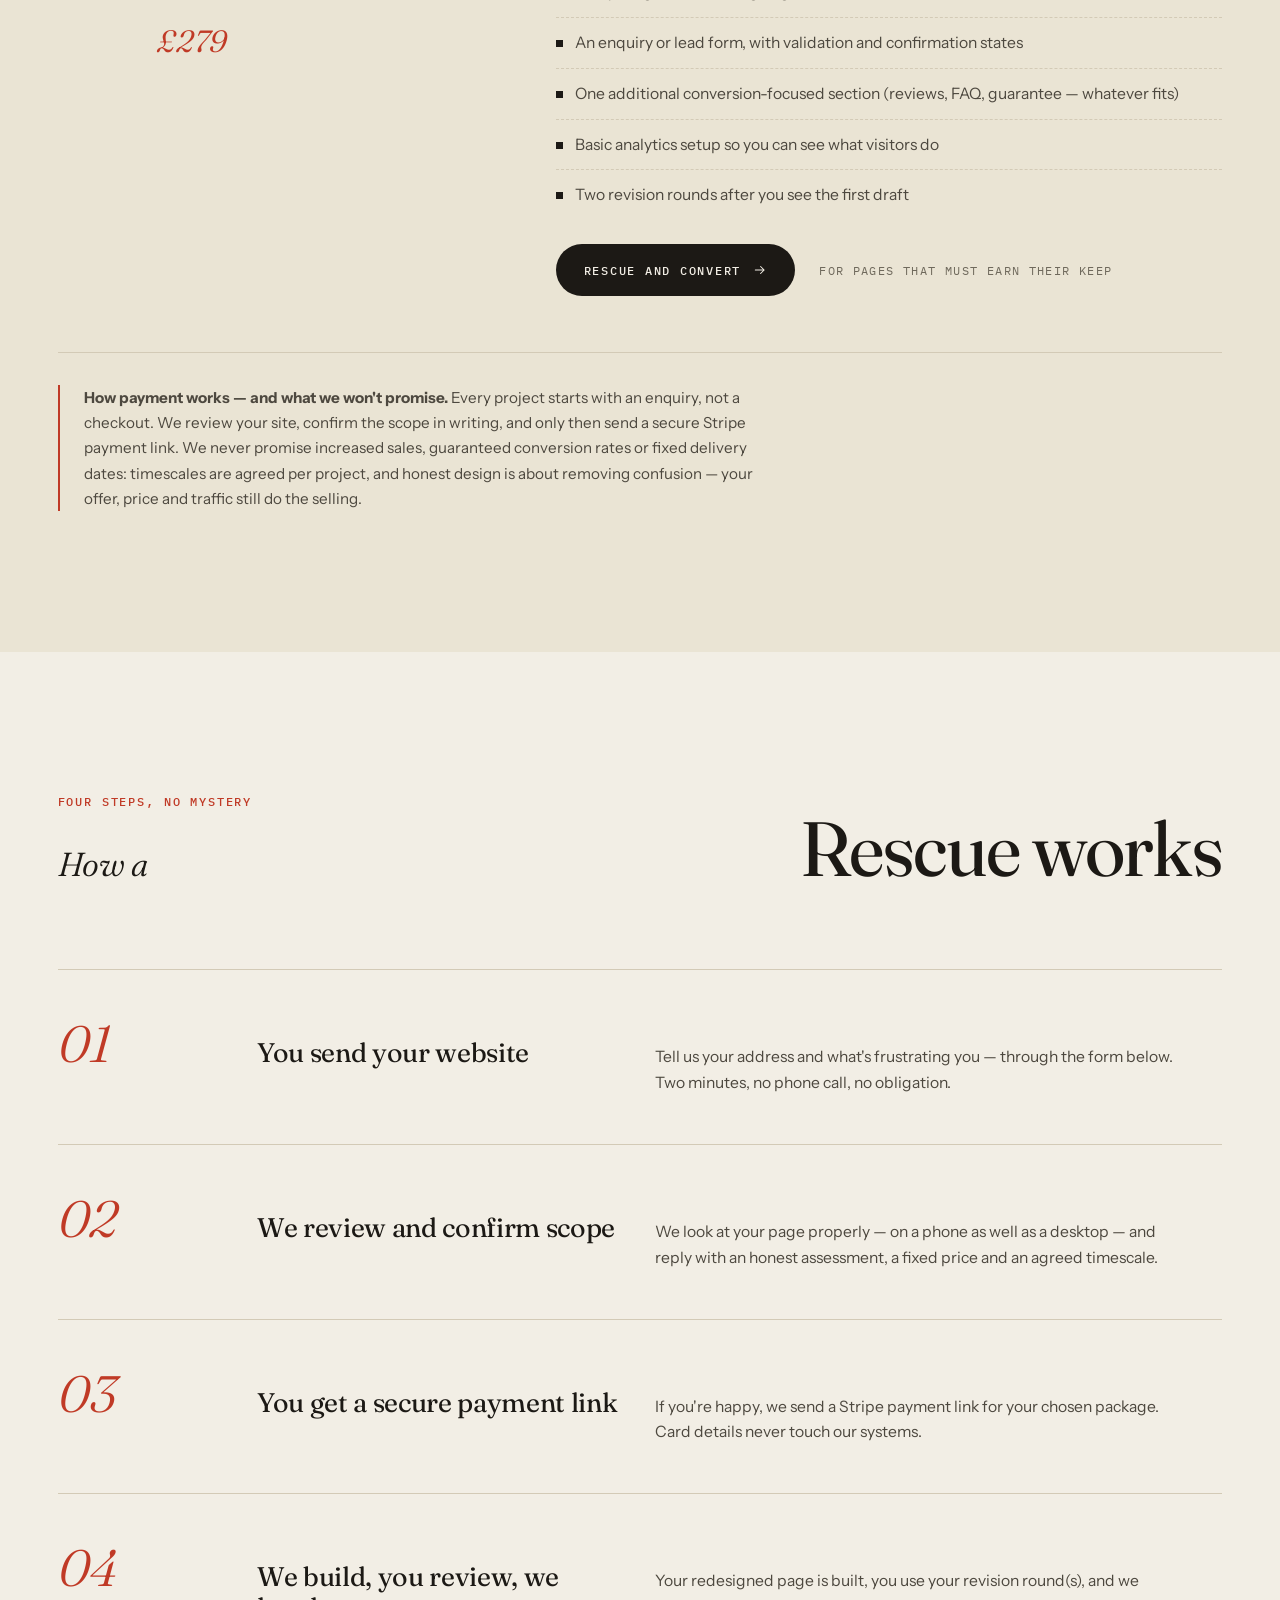
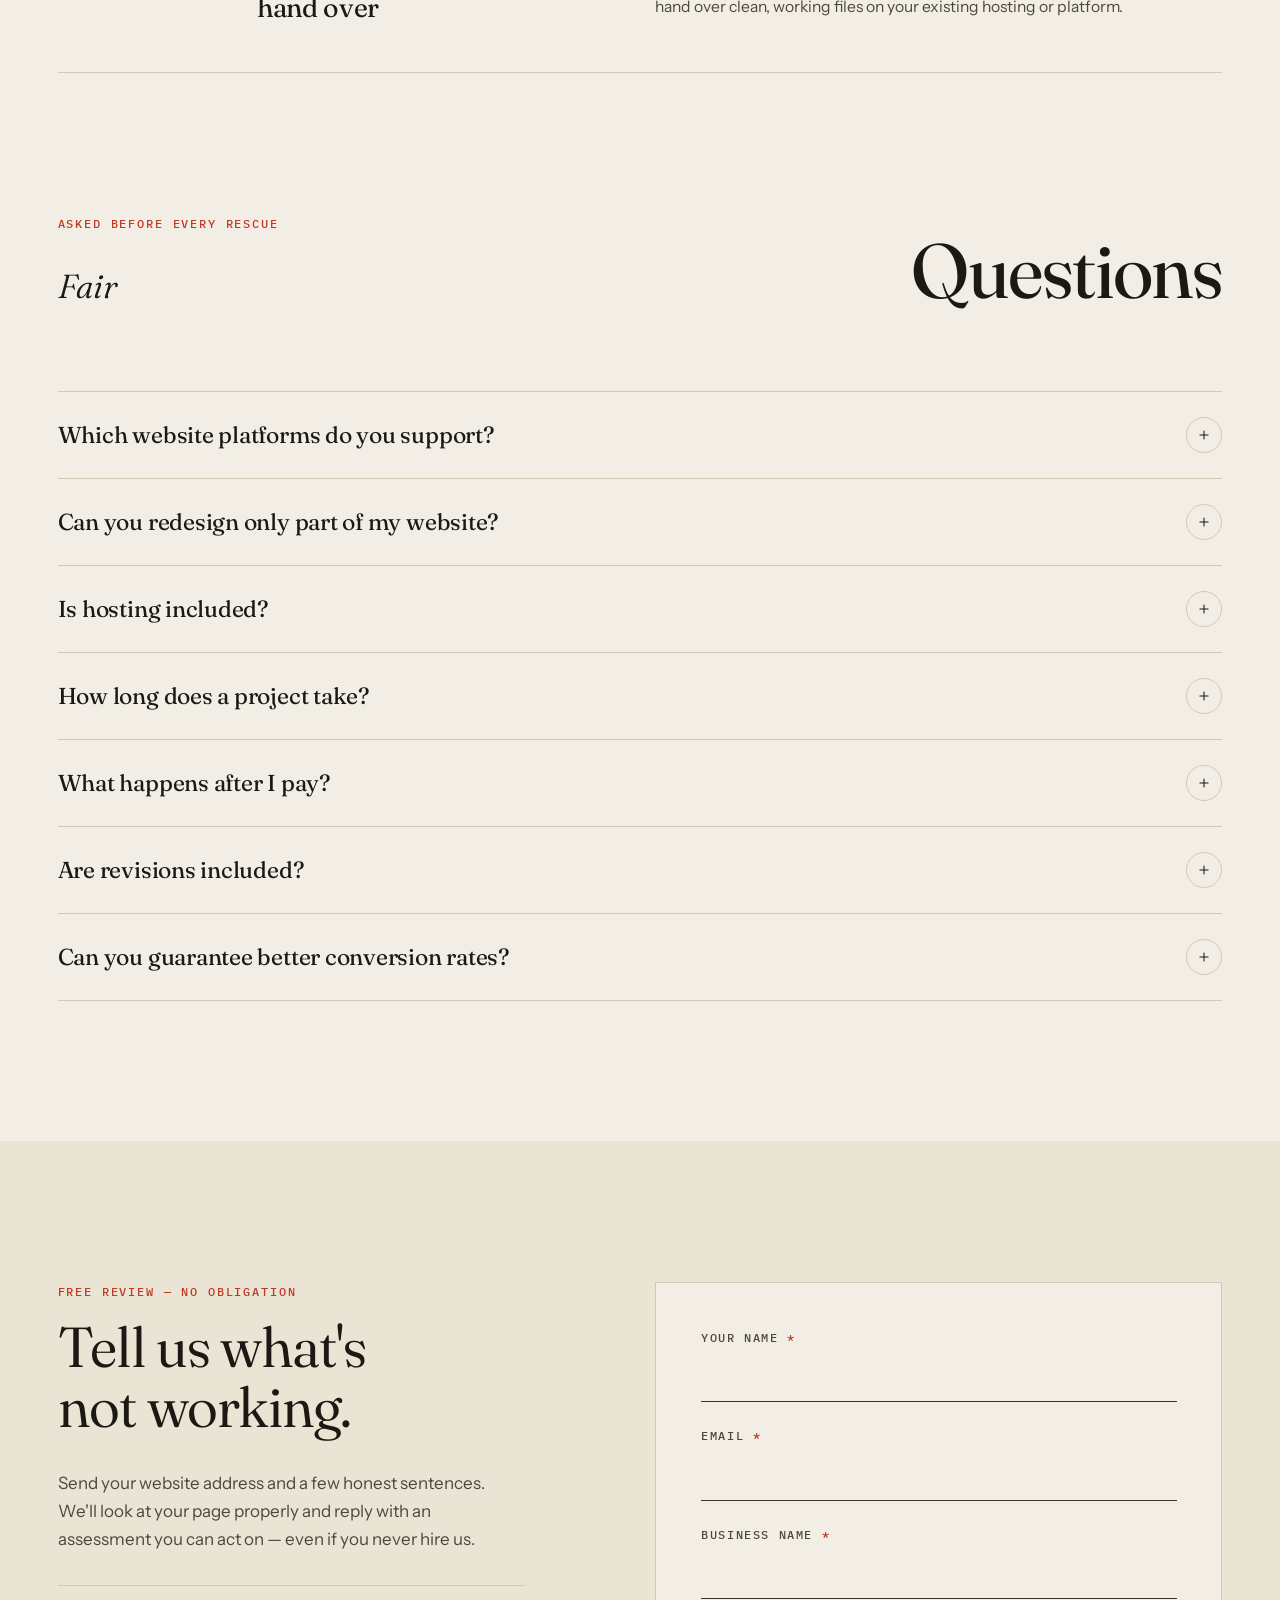
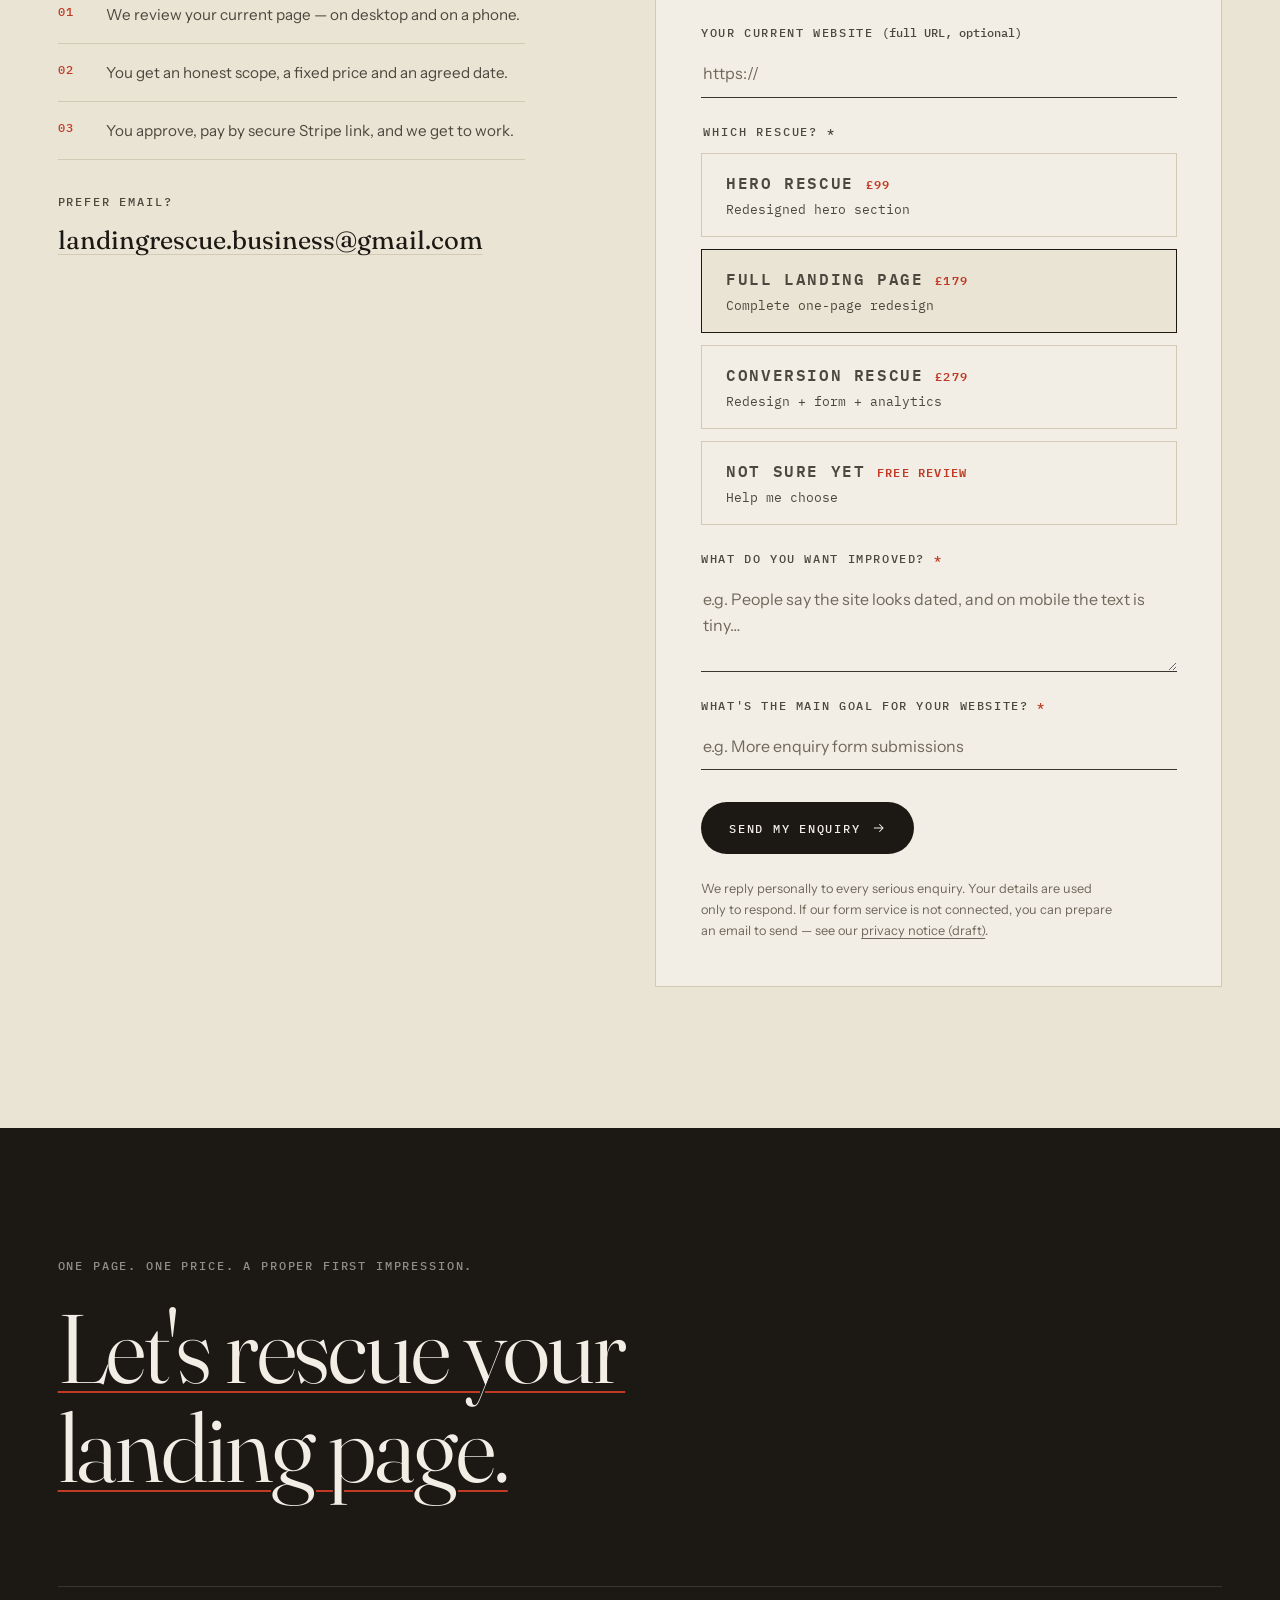
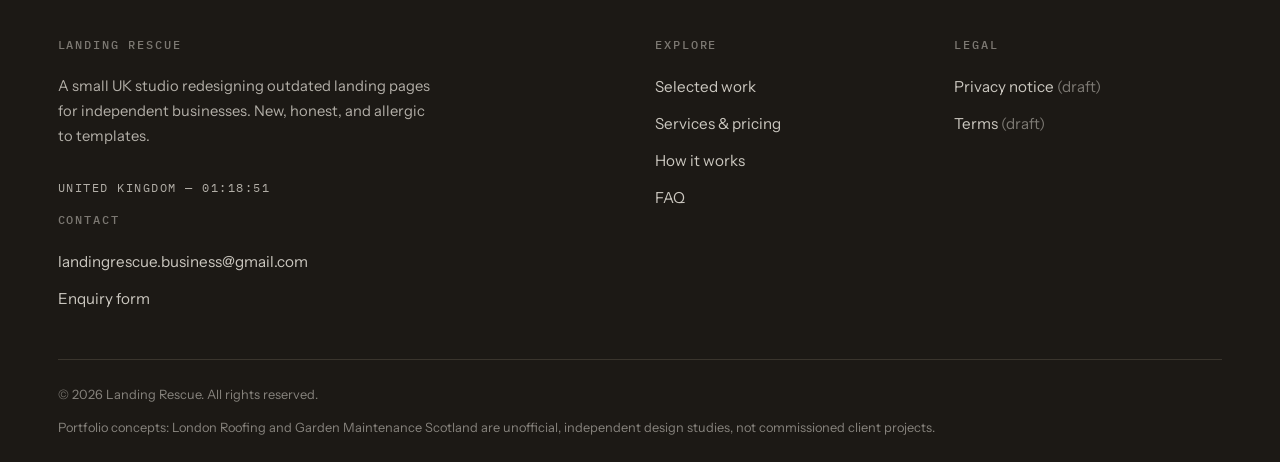
==== commit 1a3295ec: "Match landscaping portfolio card to restrained local service design" ====
--- a/index.html
+++ b/index.html
@@ -133,31 +133,19 @@
           <!-- PROJECT 02 — Independent landscaping website concept -->
           <article class="project reveal">
             <a class="project-media project-media--garden" href="work/garden-maintenance-scotland/" aria-label="Open the interactive Garden Maintenance Scotland redesign concept">
-              <div class="garden-v2-thumb" aria-hidden="true">
-                <div class="garden-v2-minihead">
-                  <span class="garden-v2-logo">◌ &nbsp;Garden Maintenance <small>SCOTLAND</small></span>
-                  <span class="garden-v2-menu">SERVICES &nbsp; INSPIRATION &nbsp; ABOUT</span>
-                  <span class="garden-v2-headerbtn">GET A FREE QUOTE ↗</span>
-                </div>
-                <div class="garden-v2-intro">
-                  <span>GARDENS · LANDSCAPING · OUTDOOR LIVING</span>
-                  <strong>Beautiful outdoor spaces,<br><em>designed for real life.</em></strong>
-                </div>
-                <div class="garden-v2-photo">
-                  <div class="garden-v2-overlay">
-                    <span>MORE THAN A NICE VIEW</span>
-                    <strong>Make room for the little moments.</strong>
-                    <span class="garden-v2-cta">GET A FREE QUOTE ↗</span>
-                  </div>
-                </div>
-                <div class="garden-v2-foot"><span>LANDSCAPING</span><span>PATIOS &amp; PAVING</span><span>DRIVEWAYS &amp; KERBS</span></div>
+              <div class="garden-v3-thumb" aria-hidden="true">
+                <div class="gv3-head"><span class="gv3-logo">GM</span><span class="gv3-brand">GARDEN MAINTENANCE<small>SCOTLAND</small></span><span class="gv3-navigation">SERVICES&nbsp;&nbsp; WHAT WE DO&nbsp;&nbsp; ABOUT</span><span class="gv3-cta">REQUEST A QUOTE ↗</span></div>
+                <div class="gv3-kicker"><span>LANDSCAPING &amp; GARDEN CARE</span><span>EAST KILBRIDE · GLASGOW</span></div>
+                <div class="gv3-hero"><strong>A garden worth<br><em>coming home to.</em></strong><span>Practical garden care, patios, fencing and landscaping around Glasgow.</span></div>
+                <div class="gv3-image"><span>GARDENS / BUILT FOR EVERYDAY LIFE</span></div>
+                <div class="gv3-services"><span>01 / LANDSCAPING</span><span>02 / GARDEN CARE</span><span>03 / PATIOS</span><span>04 / WASHING</span></div>
               </div>
               <span class="media-tag">Interactive concept — open the site ↗</span>
             </a>
             <div class="project-info">
               <p class="project-num">Project 02 / Landscaping &amp; outdoor living</p>
               <h3 class="project-title">Garden Maintenance Scotland — <em>website concept</em></h3>
-              <p class="body-copy">A completely different design direction: bright, calm and photo-led, with garden inspiration filters, rounded cards, spacious typography and a working demo quote journey. Real licensed stock photography, no invented project results. Independent and not company-approved.</p>
+              <p class="body-copy">A deliberately straightforward website for a local landscaping business: genuine stock photography, clear service lists, easy phone contact and a working demonstration enquiry form. No invented reviews or project history. Independent and not approved by the company.</p>
               <p class="project-meta"><span>Live clickable demo</span><span>Landscaping</span><span>Desktop + mobile</span></p>
               <a class="link-arrow" href="work/garden-maintenance-scotland/">Explore the complete redesign
                 <svg viewBox="0 0 24 24" fill="none" aria-hidden="true"><path d="M4 12h15m0 0-6-6m6 6-6 6" stroke="currentColor" stroke-width="1.8" stroke-linecap="round" stroke-linejoin="round"/></svg>
--- a/assets/css/main.css
+++ b/assets/css/main.css
@@ -663,25 +663,25 @@
 .comparison-before span:last-child{font-size:12px;opacity:.78;line-height:1.6}
 
 
-/* Original gardening-concept thumbnail, assembled from real HTML/CSS and free stock photography */
-.project-media--garden{background:#f7f6f0}
-.garden-thumb{width:100%;height:100%;display:flex;flex-direction:column;background:#f7f6f0;color:#20352b;overflow:hidden;font-family:Arial,Helvetica,sans-serif}
-.garden-thumb-nav{height:13%;flex:none;background:#fafbf7;display:flex;align-items:center;justify-content:space-between;gap:2%;padding:1.8% 3.5%;border-bottom:1px solid #dde2d8}
-.garden-thumb-logo{font-size:clamp(8px,.88vw,13px);font-weight:900;line-height:1.05;letter-spacing:.025em}
-.garden-thumb-logo small{font-size:.67em;letter-spacing:.06em}
-.garden-thumb-nav-links{font-size:clamp(5px,.68vw,10px);font-weight:800;letter-spacing:.025em;margin-left:auto;white-space:nowrap}
-.garden-thumb-nav-cta{background:#20352b;color:#fff;font-size:clamp(5px,.65vw,9px);padding:1.5% 1.8%;white-space:nowrap;font-weight:800}
-.garden-thumb-main{flex:1;min-height:0;display:grid;grid-template-columns:49% 51%}
-.garden-thumb-copy{display:flex;flex-direction:column;align-items:flex-start;justify-content:center;gap:6%;padding:5.5% 5.4%}
-.garden-thumb-label{font-size:clamp(5px,.62vw,9px);font-weight:800;letter-spacing:.08em}
-.garden-thumb-copy strong{font-family:Georgia,serif;font-size:clamp(19px,3.35vw,51px);font-weight:400;line-height:.96;letter-spacing:-.05em}
-.garden-thumb-copy strong em{color:#799476;font-weight:400}
-.garden-thumb-description{font-size:clamp(6px,.78vw,11px);line-height:1.4;color:#6c7a6b}
-.garden-thumb-cta{font-size:clamp(5px,.7vw,10px);font-weight:900;background:#20352b;color:#fff;padding:3.2% 5.2%}
-.garden-thumb-image{overflow:hidden;position:relative;background:#9caf90}
-.garden-thumb-image img{width:100%;height:100%;object-fit:cover}
-.garden-thumb-image:after{content:"";position:absolute;inset:50% 0 0;background:linear-gradient(transparent,#16301ab0);pointer-events:none}
-.garden-thumb-image span{position:absolute;z-index:1;left:6%;bottom:7%;color:#fff;font-family:Georgia,serif;font-size:clamp(11px,1.6vw,24px);line-height:1.1}
-.garden-thumb-footer{height:11%;display:flex;align-items:center;justify-content:space-around;gap:1%;padding:1% 3%;background:#dce4d7;font-size:clamp(5px,.68vw,10px);font-weight:800;white-space:nowrap}
-@media(max-width:860px){.garden-thumb-copy strong{font-size:clamp(23px,5.4vw,49px)}.garden-thumb-logo{font-size:clamp(7px,1.3vw,12px)}.garden-thumb-nav-links{font-size:clamp(5px,.83vw,10px)}.garden-thumb-label{font-size:clamp(5px,1vw,9px)}.garden-thumb-description{font-size:clamp(7px,1.15vw,11px)}.garden-thumb-image span{font-size:clamp(12px,2vw,23px)}}
-@media(max-width:420px){.garden-thumb-nav-links{display:none}.garden-thumb-copy strong{font-size:clamp(17px,5.3vw,30px)}.garden-thumb-footer{font-size:4.6px;letter-spacing:-.02em}}
+
+/* Gardening concept v2 — editorial mini-preview of the real interactive site */
+.project-media--garden{background:#F7F4EE}
+.garden-v2-thumb{height:100%;width:100%;display:flex;flex-direction:column;overflow:hidden;color:#1F241F;background:#F7F4EE;font-family:Arial,Helvetica,sans-serif}
+.garden-v2-minihead{height:14%;padding:1.5% 3%;display:flex;align-items:center;gap:2%;background:#F7F4EE;flex:none;border-bottom:1px solid #e4e7dd}
+.garden-v2-logo{font-family:Georgia,serif;font-size:clamp(7px,1.05vw,15px);line-height:1;font-weight:bold;white-space:nowrap}
+.garden-v2-logo small{display:block;margin-top:2px;font-family:Arial,sans-serif;font-size:.55em;letter-spacing:.2em}
+.garden-v2-menu{margin-left:auto;font-size:clamp(5px,.64vw,9px);font-weight:800;white-space:nowrap}
+.garden-v2-headerbtn{background:#2F4938;border-radius:50px;color:#fff;font-size:clamp(5px,.61vw,9px);padding:1.4% 2%;font-weight:800;white-space:nowrap}
+.garden-v2-intro{height:27%;flex:none;text-align:center;display:flex;flex-direction:column;justify-content:center;gap:6%;padding:1% 5% 0}
+.garden-v2-intro>span{font-size:clamp(5px,.68vw,9px);letter-spacing:.12em;font-weight:800;color:#87957A}
+.garden-v2-intro>strong{font-family:Georgia,serif;font-weight:400;letter-spacing:-.035em;font-size:clamp(16px,2.65vw,40px);line-height:1.03}
+.garden-v2-intro em{font-weight:400;color:#87957A}
+.garden-v2-photo{width:96%;align-self:center;flex:1;min-height:0;position:relative;background:#8ea78f url("https://images.unsplash.com/photo-1755816764913-bd1104a26d78?auto=format&fit=crop&w=1100&q=76") center/cover;border-radius:clamp(5px,.8vw,14px);overflow:hidden}
+.garden-v2-photo::after{content:"";position:absolute;inset:40% 0 0;background:linear-gradient(transparent,#1d33277a)}
+.garden-v2-overlay{position:absolute;z-index:1;left:4%;bottom:7%;background:#F7F4EE;color:#2F4938;border-radius:clamp(4px,.7vw,12px);padding:2% 3%;width:50%;display:flex;flex-direction:column;gap:6px}
+.garden-v2-overlay>span:first-child{font-size:clamp(4px,.53vw,7px);font-weight:800;letter-spacing:.09em}
+.garden-v2-overlay strong{font-family:Georgia,serif;font-weight:400;font-size:clamp(9px,1.32vw,20px);line-height:1.06}
+.garden-v2-cta{font-size:clamp(4px,.58vw,8px);padding:3% 5%;background:#2F4938;color:white;width:max-content;border-radius:60px;font-weight:800}
+.garden-v2-foot{min-height:11%;display:flex;justify-content:space-around;align-items:center;gap:2%;font-size:clamp(5px,.7vw,10px);font-weight:800;letter-spacing:.03em;padding:1.5%}
+@media(max-width:860px){.garden-v2-logo{font-size:clamp(8px,1.5vw,15px)}.garden-v2-menu{font-size:clamp(5px,1vw,9px)}.garden-v2-intro>strong{font-size:clamp(21px,4.5vw,43px)}.garden-v2-overlay strong{font-size:clamp(10px,2.1vw,20px)}.garden-v2-cta{font-size:clamp(5px,1vw,8px)}}
+@media(max-width:420px){.garden-v2-menu{display:none}.garden-v2-headerbtn{margin-left:auto}.garden-v2-intro>strong{font-size:clamp(16px,6vw,25px)}.garden-v2-overlay strong{font-size:clamp(9px,2.9vw,16px)}.garden-v2-foot{font-size:4.8px}}
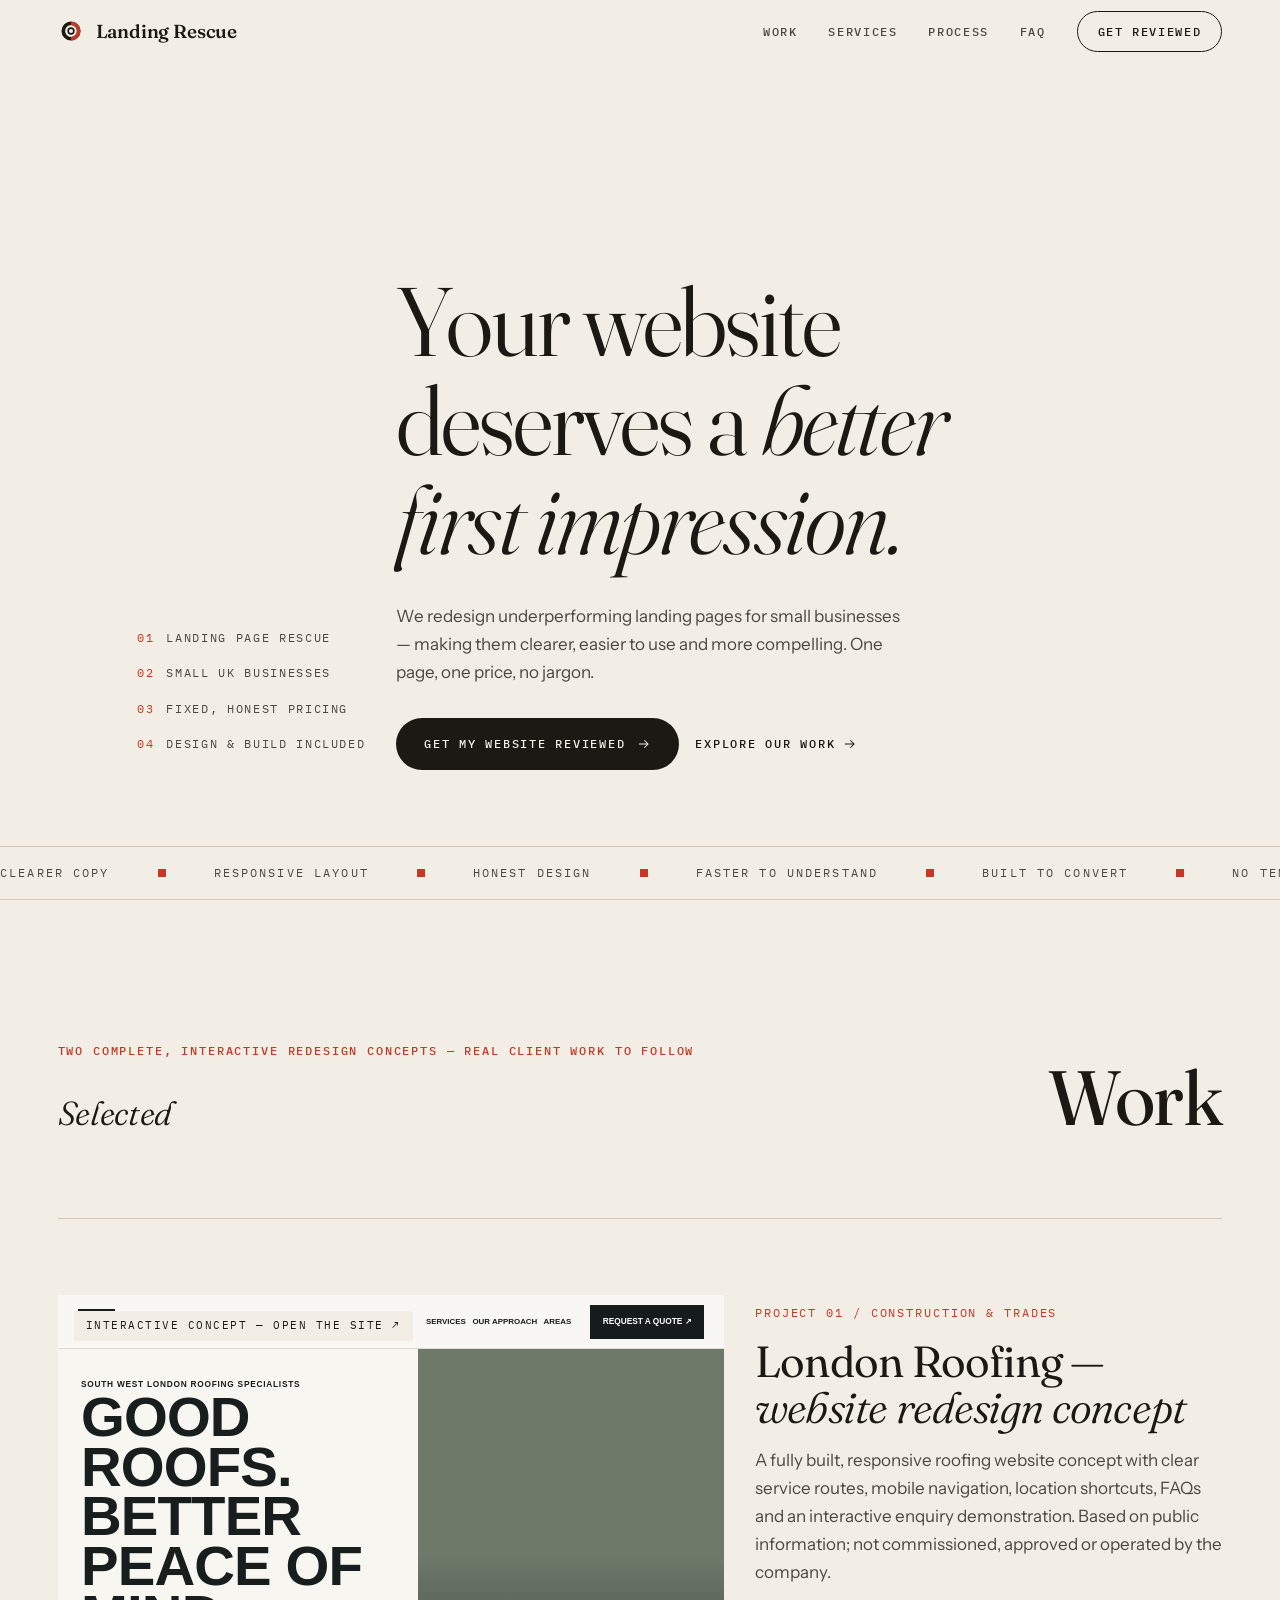
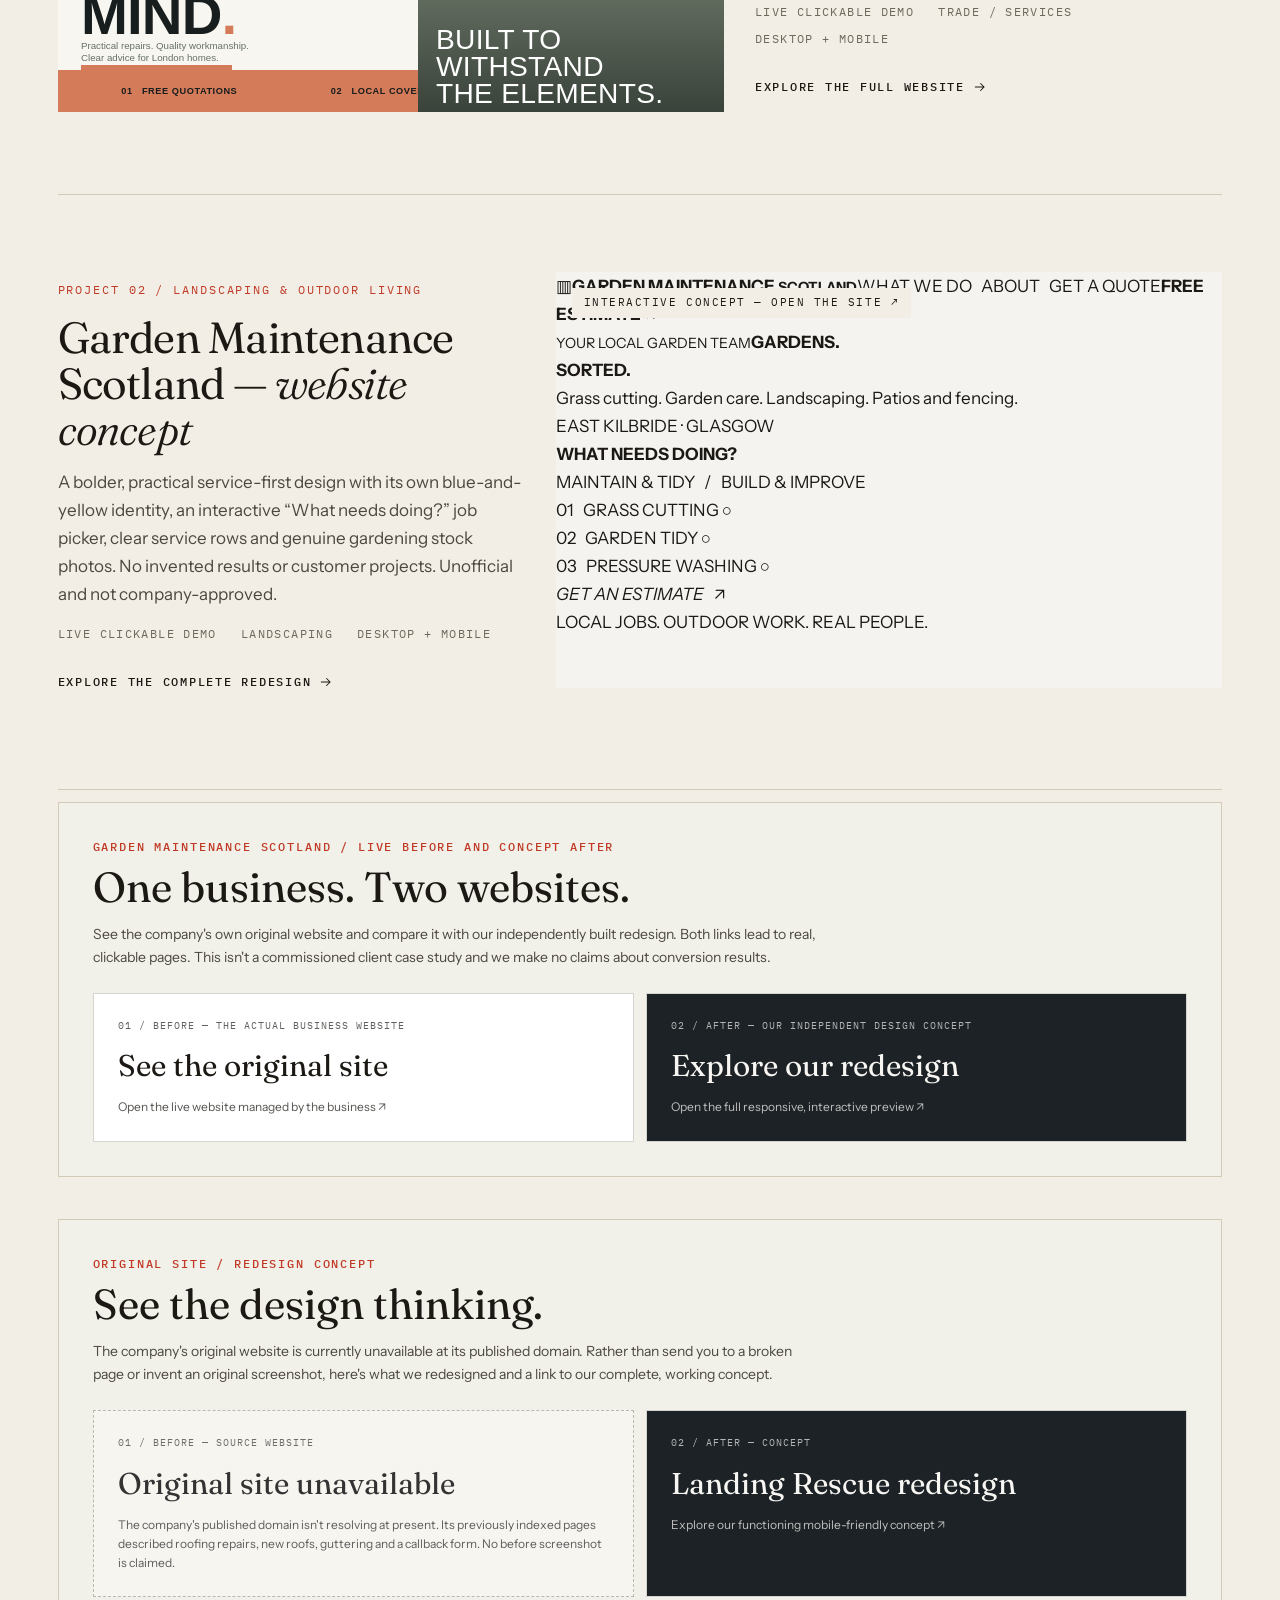
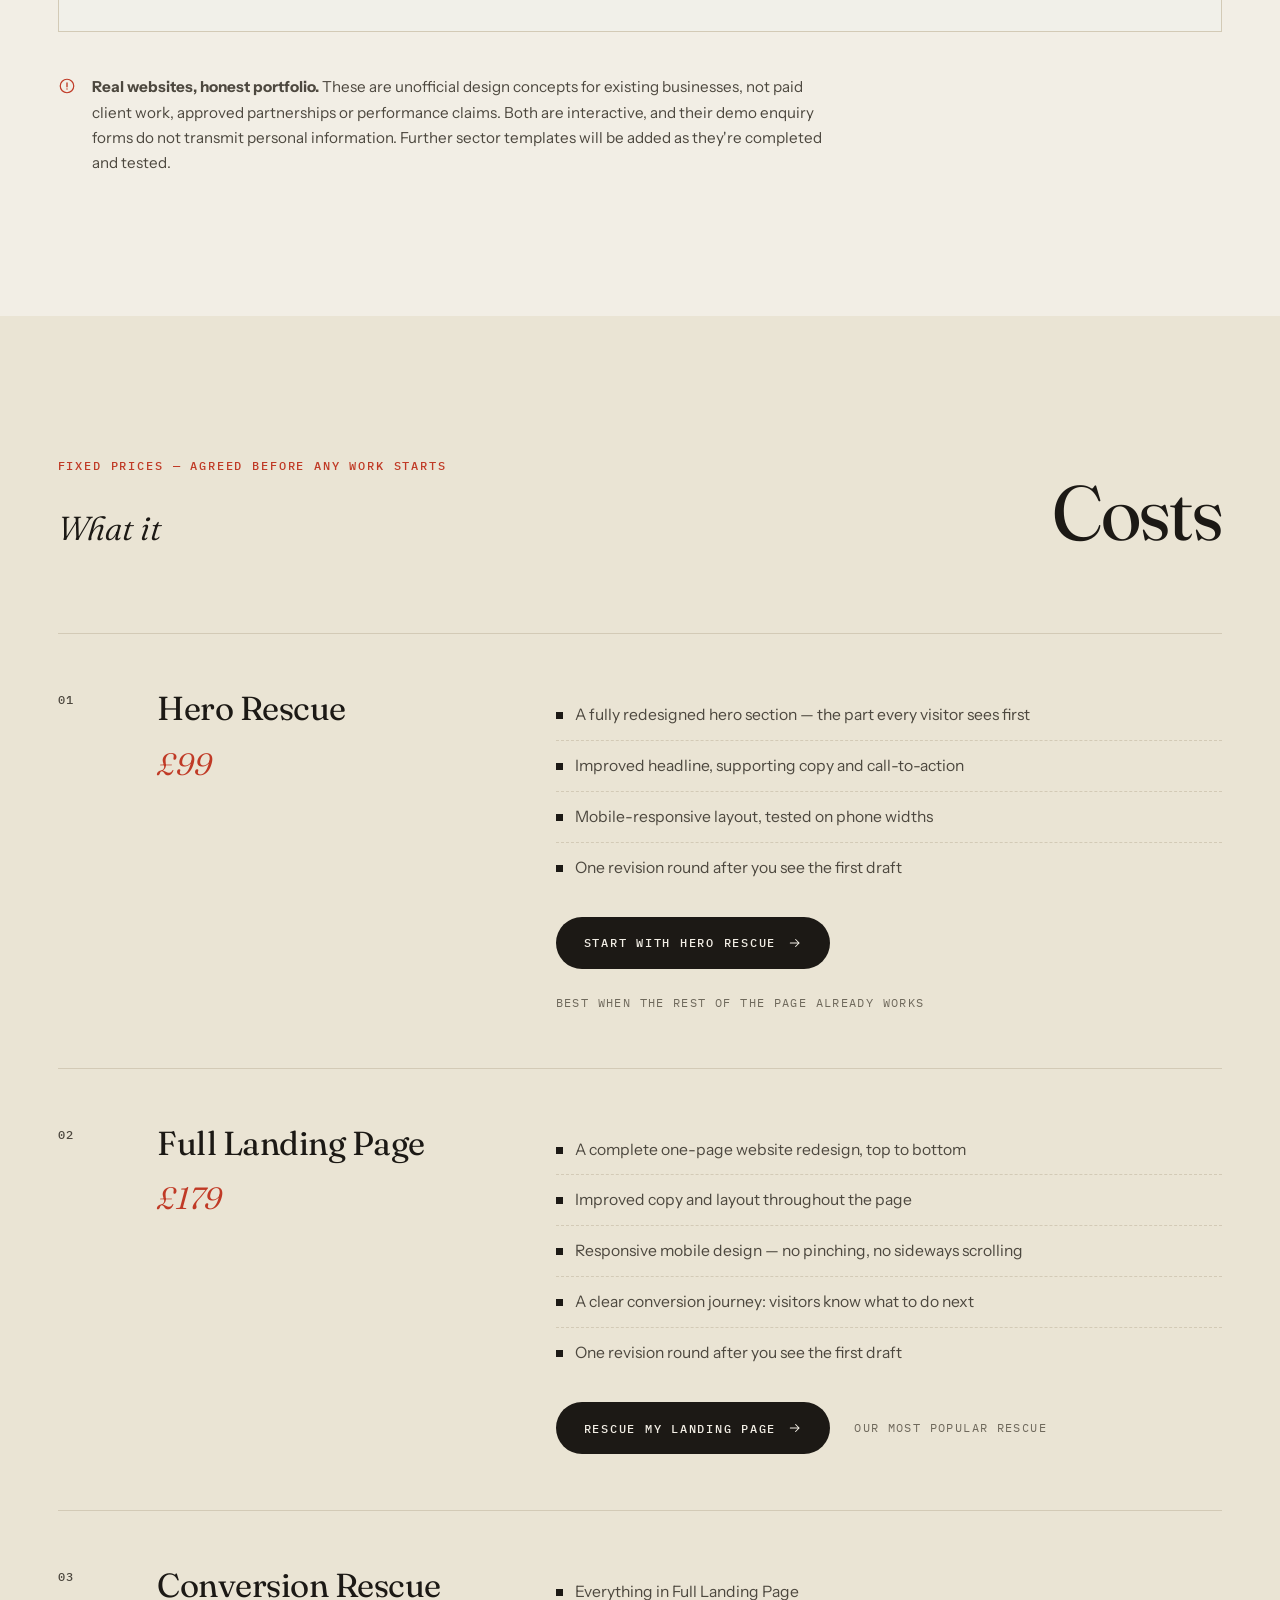
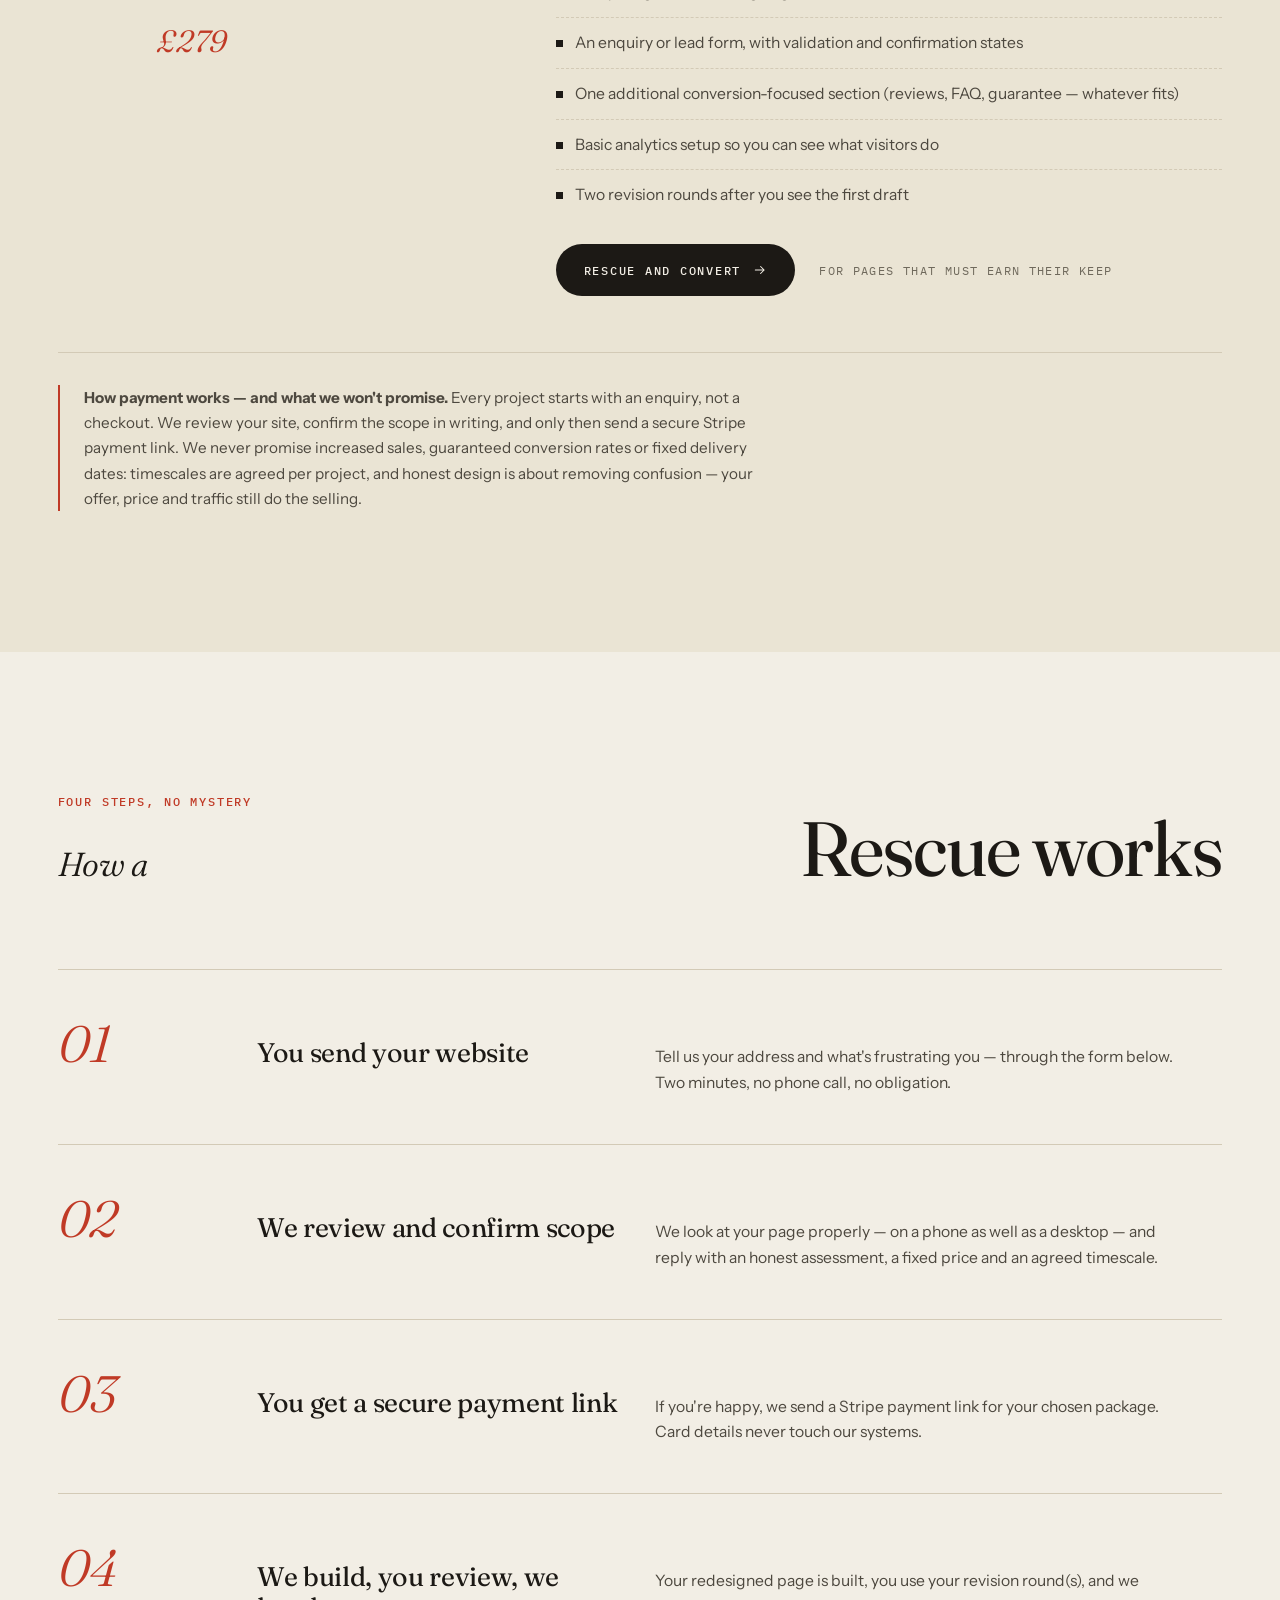
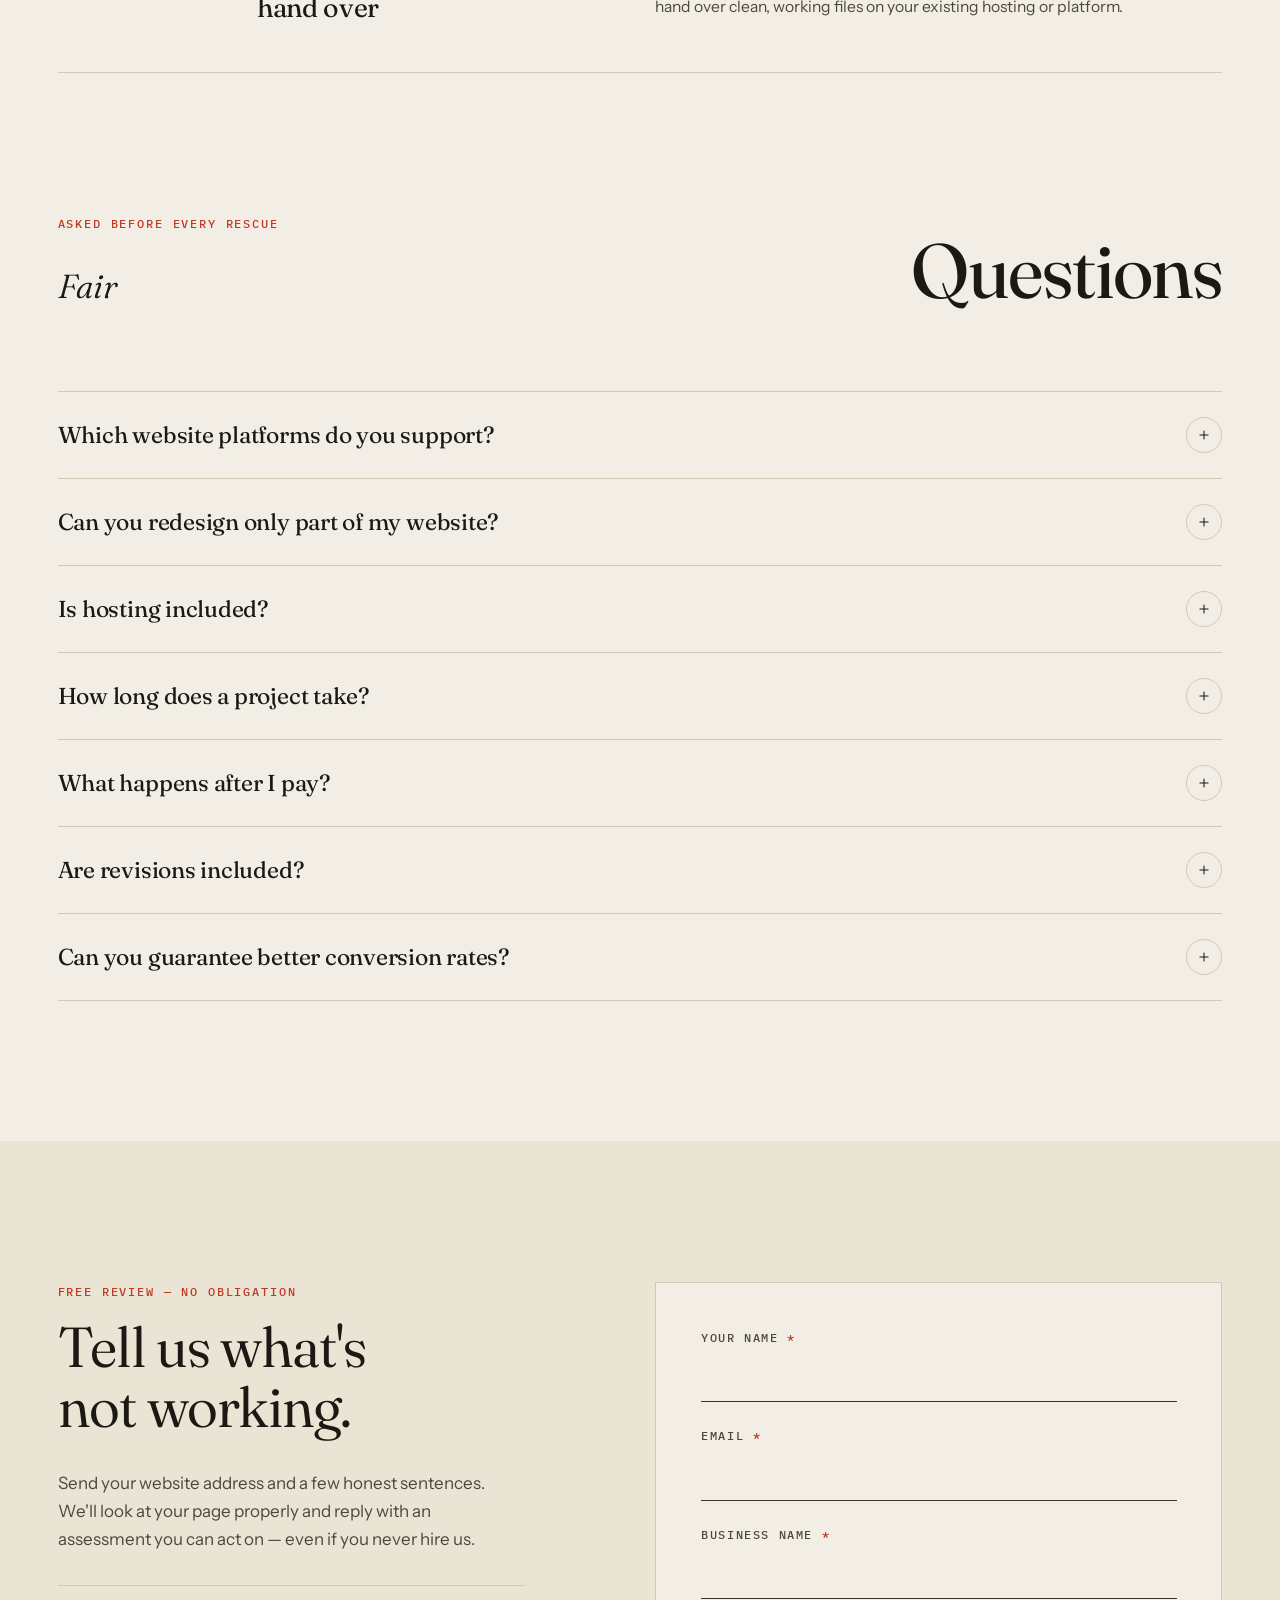
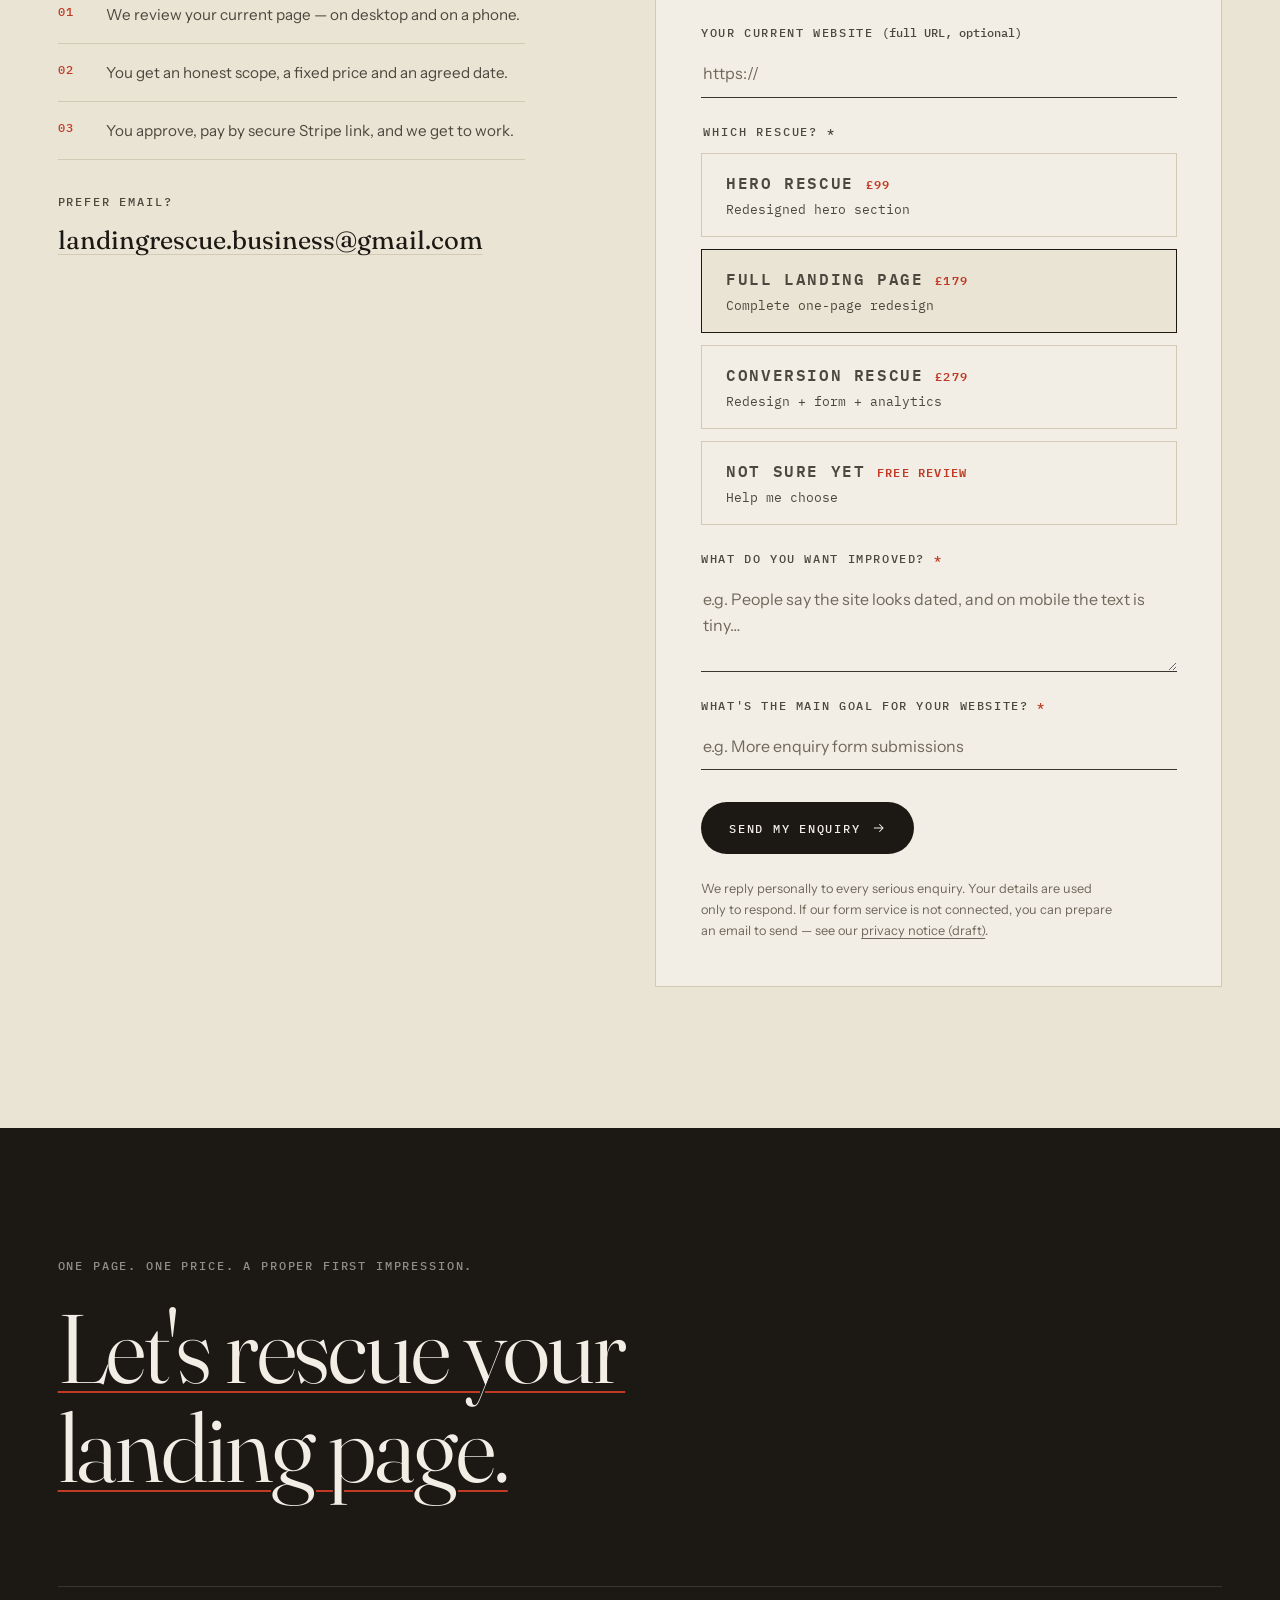
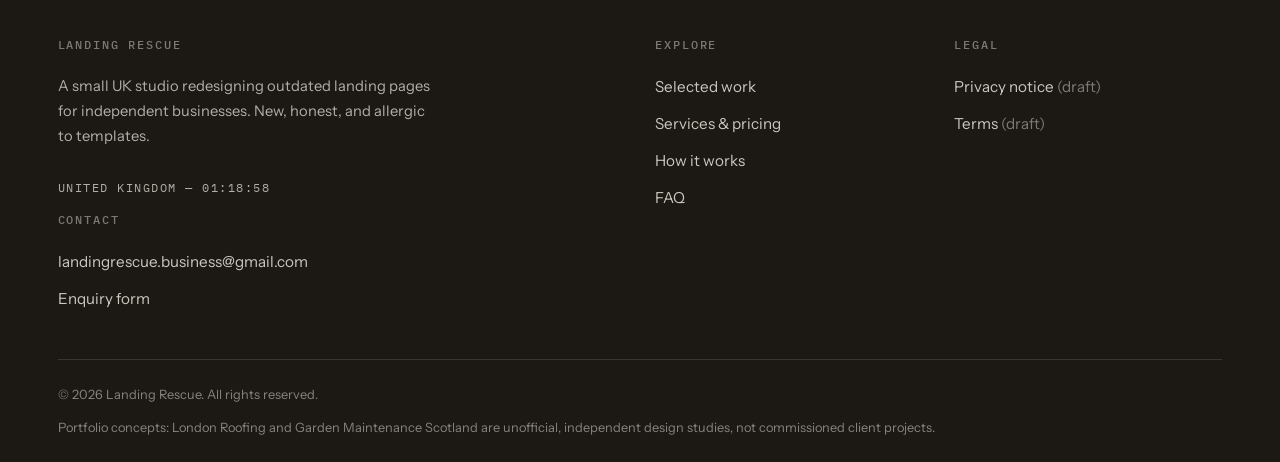
==== commit f7573c2b: "Show new service-first garden concept in portfolio" ====
--- a/index.html
+++ b/index.html
@@ -133,19 +133,20 @@
           <!-- PROJECT 02 — Independent landscaping website concept -->
           <article class="project reveal">
             <a class="project-media project-media--garden" href="work/garden-maintenance-scotland/" aria-label="Open the interactive Garden Maintenance Scotland redesign concept">
-              <div class="garden-v3-thumb" aria-hidden="true">
-                <div class="gv3-head"><span class="gv3-logo">GM</span><span class="gv3-brand">GARDEN MAINTENANCE<small>SCOTLAND</small></span><span class="gv3-navigation">SERVICES&nbsp;&nbsp; WHAT WE DO&nbsp;&nbsp; ABOUT</span><span class="gv3-cta">REQUEST A QUOTE ↗</span></div>
-                <div class="gv3-kicker"><span>LANDSCAPING &amp; GARDEN CARE</span><span>EAST KILBRIDE · GLASGOW</span></div>
-                <div class="gv3-hero"><strong>A garden worth<br><em>coming home to.</em></strong><span>Practical garden care, patios, fencing and landscaping around Glasgow.</span></div>
-                <div class="gv3-image"><span>GARDENS / BUILT FOR EVERYDAY LIFE</span></div>
-                <div class="gv3-services"><span>01 / LANDSCAPING</span><span>02 / GARDEN CARE</span><span>03 / PATIOS</span><span>04 / WASHING</span></div>
+              <div class="garden-v4-thumb" aria-hidden="true">
+                <div class="gv4-nav"><span class="gv4-logo">▥</span><strong>GARDEN MAINTENANCE <small>SCOTLAND</small></strong><span>WHAT WE DO &nbsp; ABOUT &nbsp; GET A QUOTE</span><b>FREE ESTIMATE ↗</b></div>
+                <div class="gv4-stage">
+                  <div class="gv4-left"><small>YOUR LOCAL GARDEN TEAM</small><strong>GARDENS.<br>SORTED.</strong><p>Grass cutting. Garden care. Landscaping. Patios and fencing.</p><span>EAST KILBRIDE · GLASGOW</span></div>
+                  <div class="gv4-finder"><b>WHAT NEEDS DOING?</b><div>MAINTAIN &amp; TIDY &nbsp; / &nbsp; BUILD &amp; IMPROVE</div><p>01 &nbsp; GRASS CUTTING <span>○</span></p><p>02 &nbsp; GARDEN TIDY <span>○</span></p><p>03 &nbsp; PRESSURE WASHING <span>○</span></p><i>GET AN ESTIMATE &nbsp; ↗</i></div>
+                </div>
+                <div class="gv4-photo"><span>LOCAL JOBS. OUTDOOR WORK. REAL PEOPLE.</span></div>
               </div>
               <span class="media-tag">Interactive concept — open the site ↗</span>
             </a>
             <div class="project-info">
               <p class="project-num">Project 02 / Landscaping &amp; outdoor living</p>
               <h3 class="project-title">Garden Maintenance Scotland — <em>website concept</em></h3>
-              <p class="body-copy">A deliberately straightforward website for a local landscaping business: genuine stock photography, clear service lists, easy phone contact and a working demonstration enquiry form. No invented reviews or project history. Independent and not approved by the company.</p>
+              <p class="body-copy">A bolder, practical service-first design with its own blue-and-yellow identity, an interactive “What needs doing?” job picker, clear service rows and genuine gardening stock photos. No invented results or customer projects. Unofficial and not company-approved.</p>
               <p class="project-meta"><span>Live clickable demo</span><span>Landscaping</span><span>Desktop + mobile</span></p>
               <a class="link-arrow" href="work/garden-maintenance-scotland/">Explore the complete redesign
                 <svg viewBox="0 0 24 24" fill="none" aria-hidden="true"><path d="M4 12h15m0 0-6-6m6 6-6 6" stroke="currentColor" stroke-width="1.8" stroke-linecap="round" stroke-linejoin="round"/></svg>
--- a/assets/css/main.css
+++ b/assets/css/main.css
@@ -664,24 +664,22 @@
 
 
 
-/* Gardening concept v2 — editorial mini-preview of the real interactive site */
-.project-media--garden{background:#F7F4EE}
-.garden-v2-thumb{height:100%;width:100%;display:flex;flex-direction:column;overflow:hidden;color:#1F241F;background:#F7F4EE;font-family:Arial,Helvetica,sans-serif}
-.garden-v2-minihead{height:14%;padding:1.5% 3%;display:flex;align-items:center;gap:2%;background:#F7F4EE;flex:none;border-bottom:1px solid #e4e7dd}
-.garden-v2-logo{font-family:Georgia,serif;font-size:clamp(7px,1.05vw,15px);line-height:1;font-weight:bold;white-space:nowrap}
-.garden-v2-logo small{display:block;margin-top:2px;font-family:Arial,sans-serif;font-size:.55em;letter-spacing:.2em}
-.garden-v2-menu{margin-left:auto;font-size:clamp(5px,.64vw,9px);font-weight:800;white-space:nowrap}
-.garden-v2-headerbtn{background:#2F4938;border-radius:50px;color:#fff;font-size:clamp(5px,.61vw,9px);padding:1.4% 2%;font-weight:800;white-space:nowrap}
-.garden-v2-intro{height:27%;flex:none;text-align:center;display:flex;flex-direction:column;justify-content:center;gap:6%;padding:1% 5% 0}
-.garden-v2-intro>span{font-size:clamp(5px,.68vw,9px);letter-spacing:.12em;font-weight:800;color:#87957A}
-.garden-v2-intro>strong{font-family:Georgia,serif;font-weight:400;letter-spacing:-.035em;font-size:clamp(16px,2.65vw,40px);line-height:1.03}
-.garden-v2-intro em{font-weight:400;color:#87957A}
-.garden-v2-photo{width:96%;align-self:center;flex:1;min-height:0;position:relative;background:#8ea78f url("https://images.unsplash.com/photo-1755816764913-bd1104a26d78?auto=format&fit=crop&w=1100&q=76") center/cover;border-radius:clamp(5px,.8vw,14px);overflow:hidden}
-.garden-v2-photo::after{content:"";position:absolute;inset:40% 0 0;background:linear-gradient(transparent,#1d33277a)}
-.garden-v2-overlay{position:absolute;z-index:1;left:4%;bottom:7%;background:#F7F4EE;color:#2F4938;border-radius:clamp(4px,.7vw,12px);padding:2% 3%;width:50%;display:flex;flex-direction:column;gap:6px}
-.garden-v2-overlay>span:first-child{font-size:clamp(4px,.53vw,7px);font-weight:800;letter-spacing:.09em}
-.garden-v2-overlay strong{font-family:Georgia,serif;font-weight:400;font-size:clamp(9px,1.32vw,20px);line-height:1.06}
-.garden-v2-cta{font-size:clamp(4px,.58vw,8px);padding:3% 5%;background:#2F4938;color:white;width:max-content;border-radius:60px;font-weight:800}
-.garden-v2-foot{min-height:11%;display:flex;justify-content:space-around;align-items:center;gap:2%;font-size:clamp(5px,.7vw,10px);font-weight:800;letter-spacing:.03em;padding:1.5%}
-@media(max-width:860px){.garden-v2-logo{font-size:clamp(8px,1.5vw,15px)}.garden-v2-menu{font-size:clamp(5px,1vw,9px)}.garden-v2-intro>strong{font-size:clamp(21px,4.5vw,43px)}.garden-v2-overlay strong{font-size:clamp(10px,2.1vw,20px)}.garden-v2-cta{font-size:clamp(5px,1vw,8px)}}
-@media(max-width:420px){.garden-v2-menu{display:none}.garden-v2-headerbtn{margin-left:auto}.garden-v2-intro>strong{font-size:clamp(16px,6vw,25px)}.garden-v2-overlay strong{font-size:clamp(9px,2.9vw,16px)}.garden-v2-foot{font-size:4.8px}}
+/* Garden Maintenance Scotland: truthful miniature of the simpler live demo */
+.project-media--garden{background:#f4f3ef}
+.garden-v3-thumb{height:100%;width:100%;display:flex;flex-direction:column;background:#f4f3ef;color:#212923;overflow:hidden;font-family:Arial,Helvetica,sans-serif}
+.gv3-head{height:14%;flex:none;display:flex;gap:1.5%;align-items:center;border-bottom:1px solid #d5ddd2;padding:1.4% 3.2%}
+.gv3-logo{height:90%;aspect-ratio:1;display:grid;place-items:center;color:#fff;background:#304738;font-size:clamp(7px,1vw,14px);font-weight:900;letter-spacing:-.075em}
+.gv3-brand{font-size:clamp(6px,.78vw,12px);font-weight:900;line-height:1.04;white-space:nowrap}
+.gv3-brand small{display:block;font-size:.73em;letter-spacing:.13em;margin-top:2px}
+.gv3-navigation{font-size:clamp(4px,.6vw,9px);font-weight:700;white-space:nowrap;margin-left:auto}
+.gv3-cta{font-size:clamp(4px,.58vw,8px);font-weight:800;white-space:nowrap;color:#fff;background:#304738;padding:1.4% 1.5%}
+.gv3-kicker{height:8%;padding:0 3.2%;display:flex;justify-content:space-between;align-items:center;font-size:clamp(4px,.62vw,9px);font-weight:900;color:#617860;letter-spacing:.07em}
+.gv3-hero{height:30%;display:flex;align-items:center;justify-content:space-between;gap:4%;padding:0 3.2% 2%}
+.gv3-hero strong{font-size:clamp(19px,3.3vw,50px);line-height:.95;letter-spacing:-.064em;font-weight:900}
+.gv3-hero strong em{font-style:normal;color:#668064}
+.gv3-hero>span{max-width:26%;font-size:clamp(5px,.76vw,12px);line-height:1.5;color:#627360}
+.gv3-image{height:39%;width:93.6%;margin:0 auto;background:#93a991 url("https://images.unsplash.com/photo-1734079692147-c6fc9438a2d0?auto=format&fit=crop&w=950&q=77") center/cover;position:relative}
+.gv3-image span{position:absolute;bottom:0;left:0;right:0;background:#203628b0;padding:1.5% 2.5%;color:#fff;font-size:clamp(4px,.6vw,9px);font-weight:800;letter-spacing:.08em}
+.gv3-services{height:9%;display:flex;align-items:center;justify-content:space-around;gap:1%;padding:0 3.2%;font-size:clamp(4px,.6vw,9px);color:#607460;font-weight:800;white-space:nowrap}
+@media(max-width:860px){.gv3-logo{font-size:clamp(7px,1.4vw,14px)}.gv3-brand{font-size:clamp(6px,1.2vw,12px)}.gv3-navigation{font-size:clamp(4px,.95vw,9px)}.gv3-hero strong{font-size:clamp(23px,5.7vw,49px)}.gv3-hero>span{font-size:clamp(5px,1.2vw,10px)}}
+@media(max-width:420px){.gv3-navigation{display:none}.gv3-cta{margin-left:auto}.gv3-hero strong{font-size:clamp(19px,7vw,28px)}.gv3-services{font-size:4.7px}}
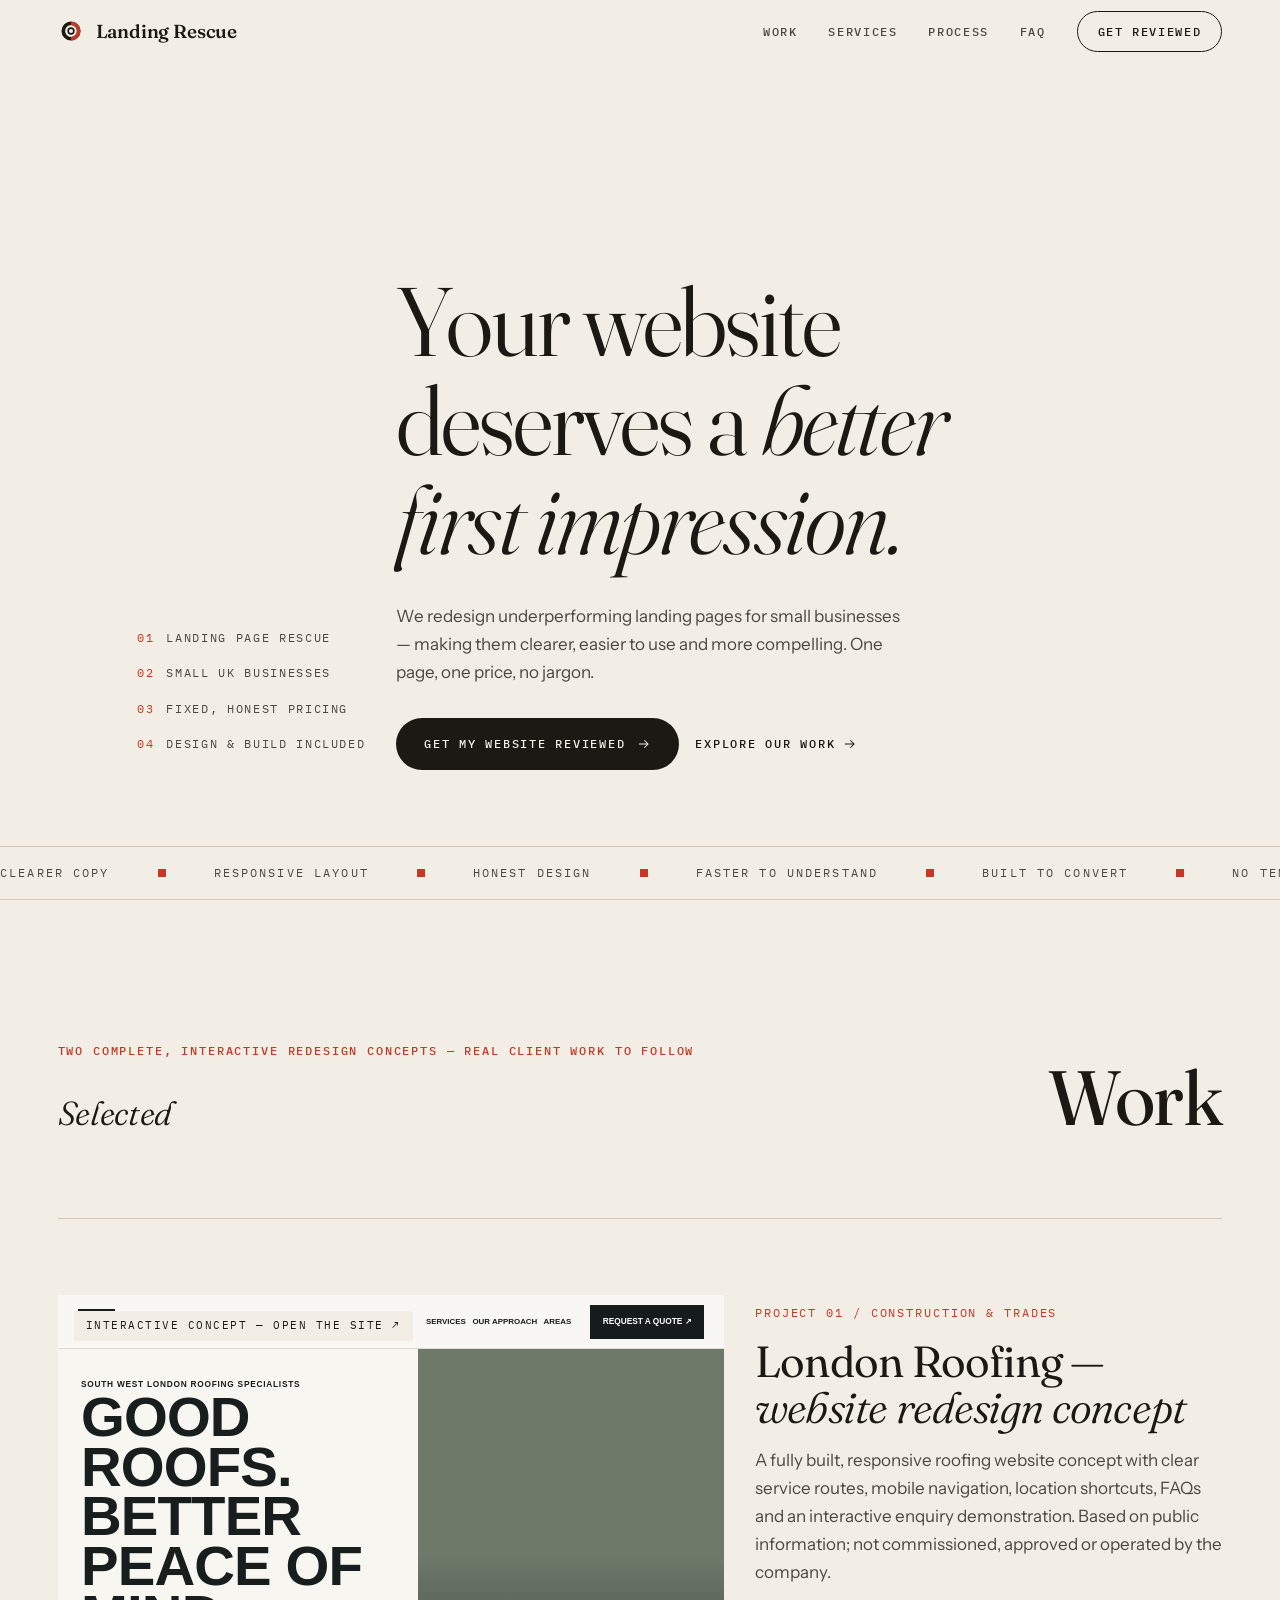
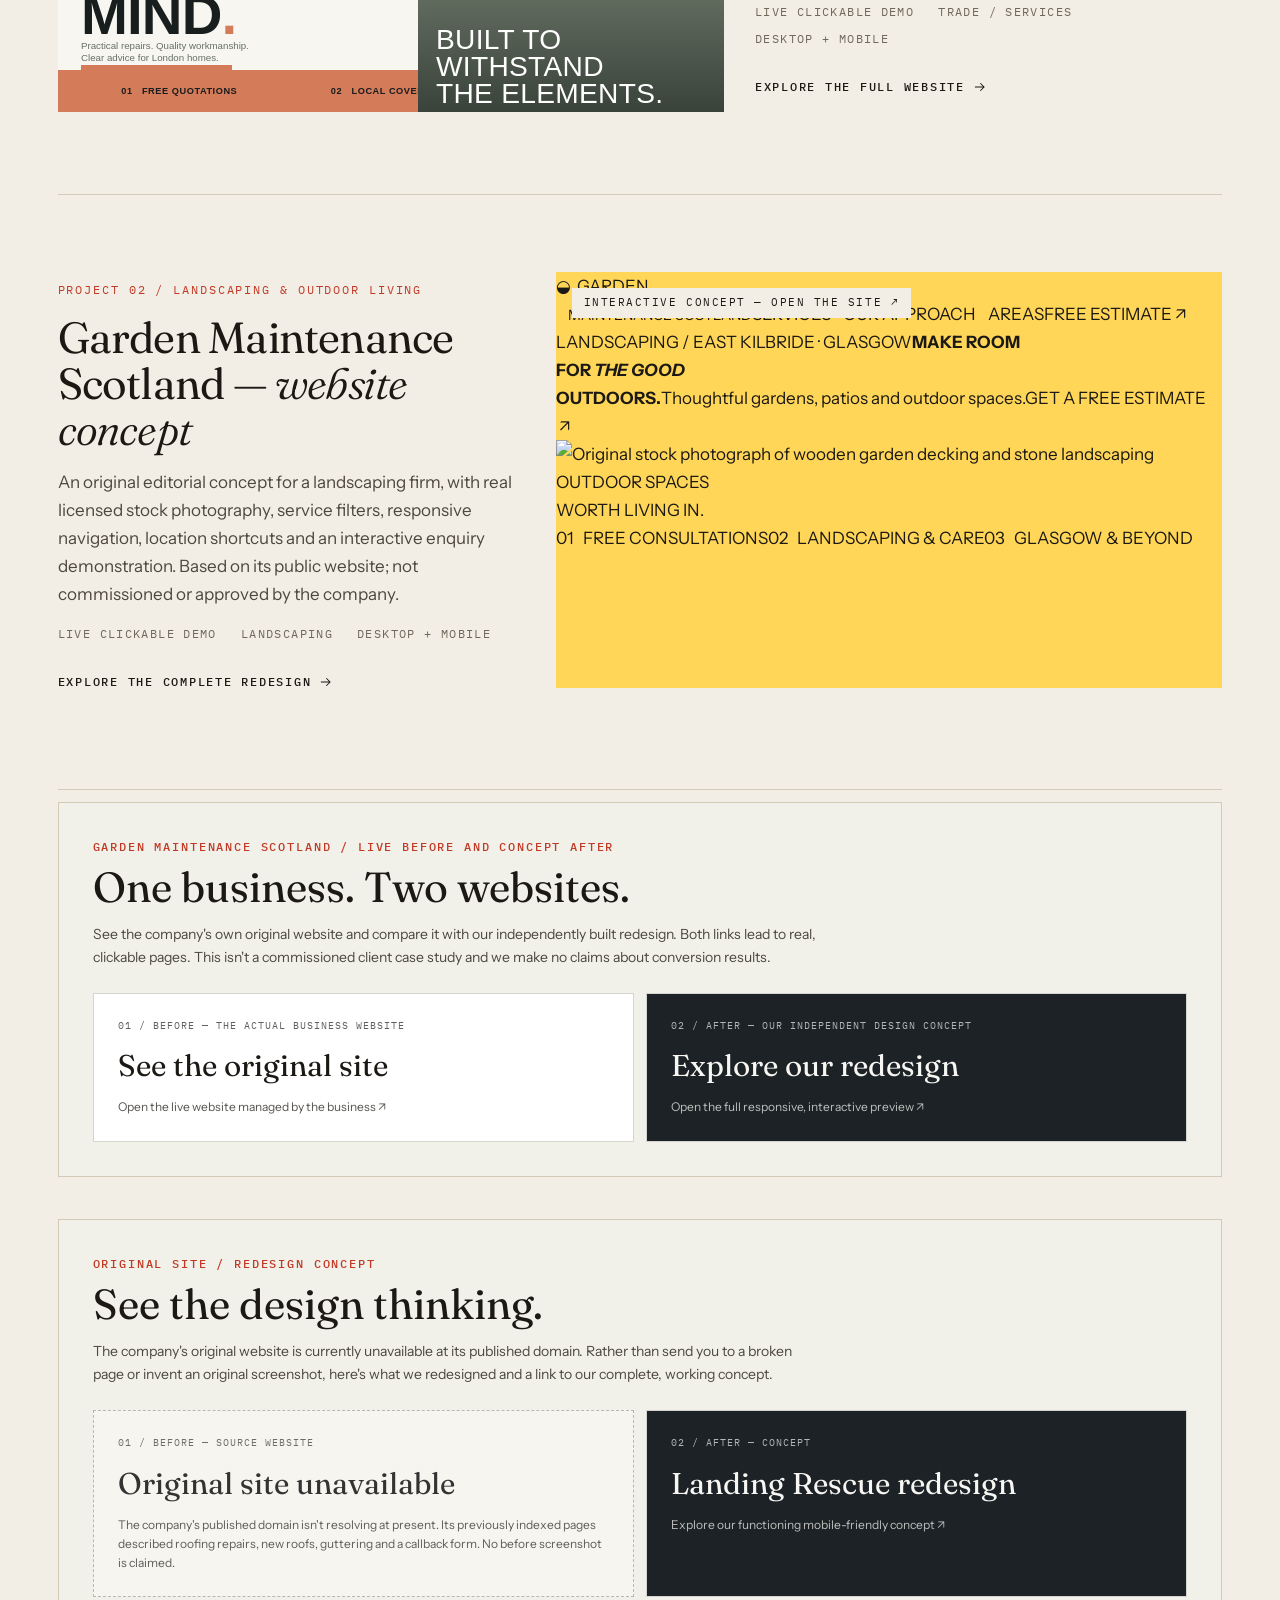
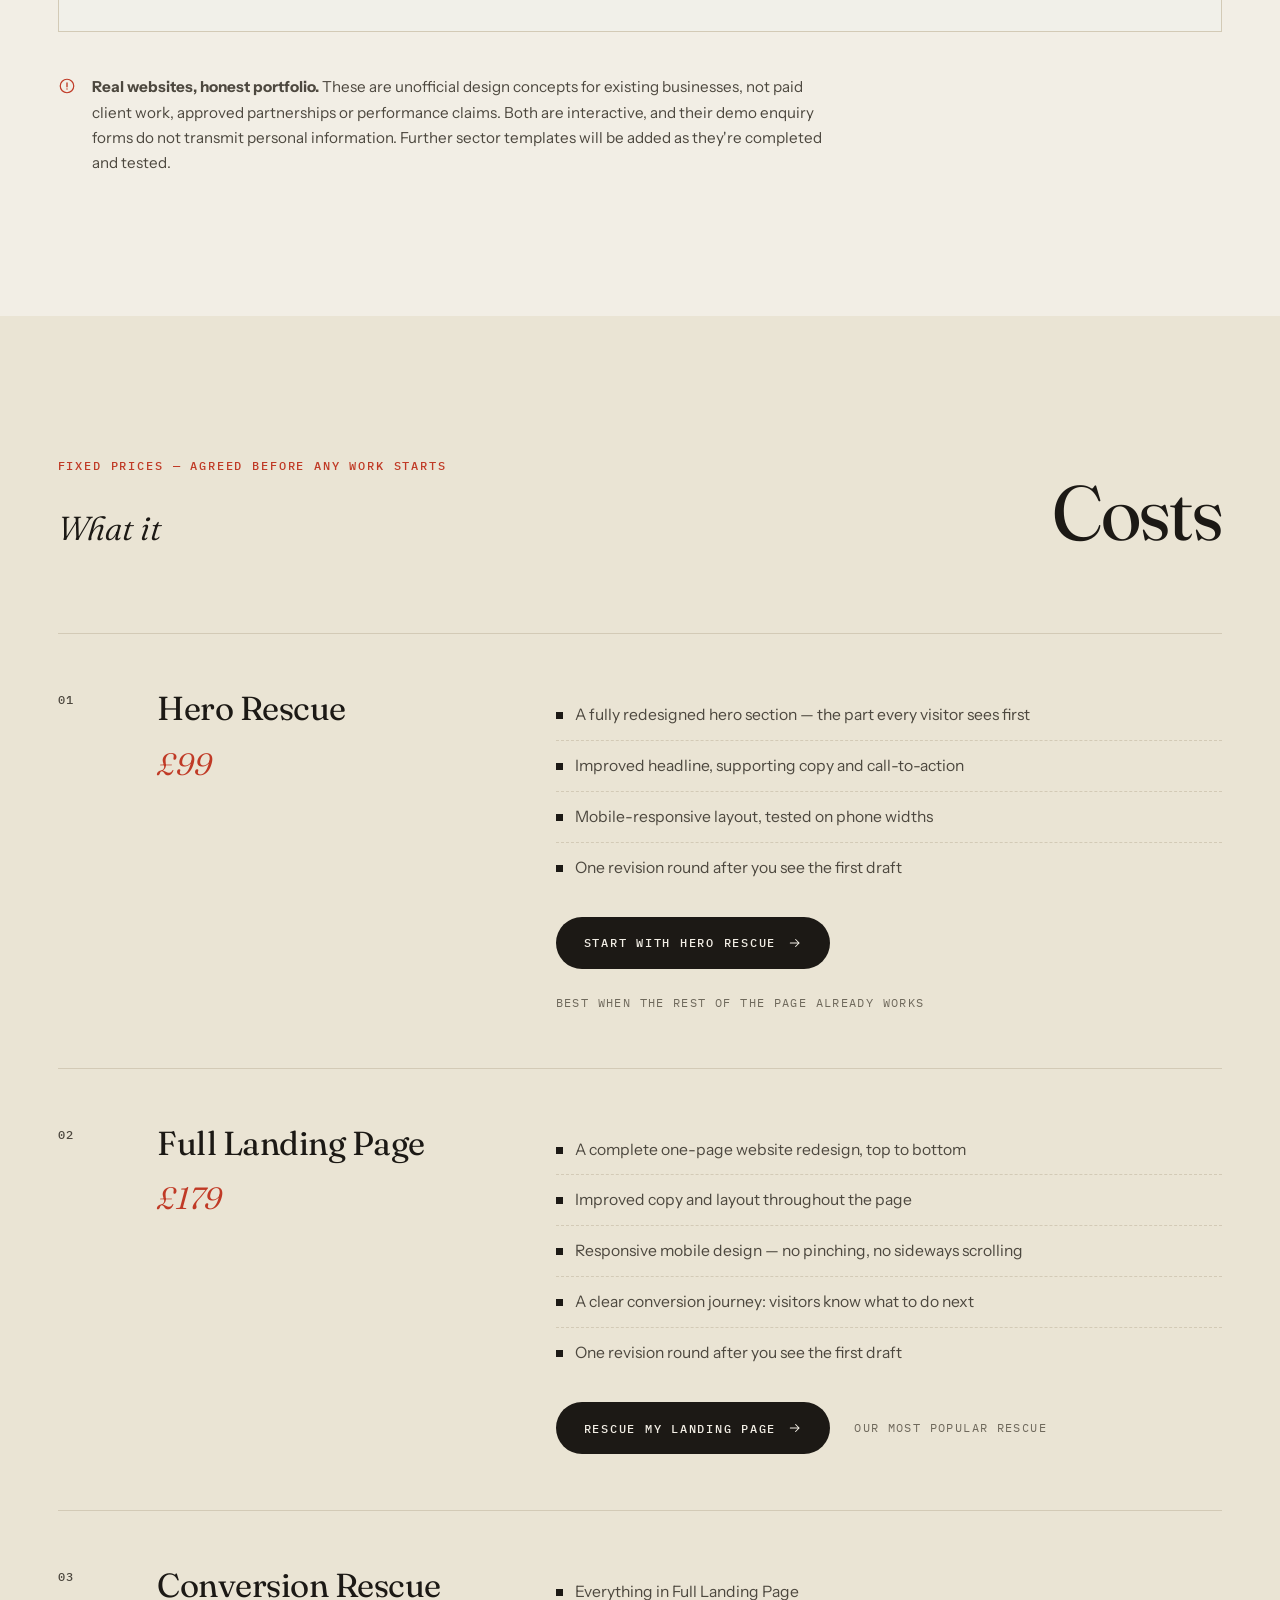
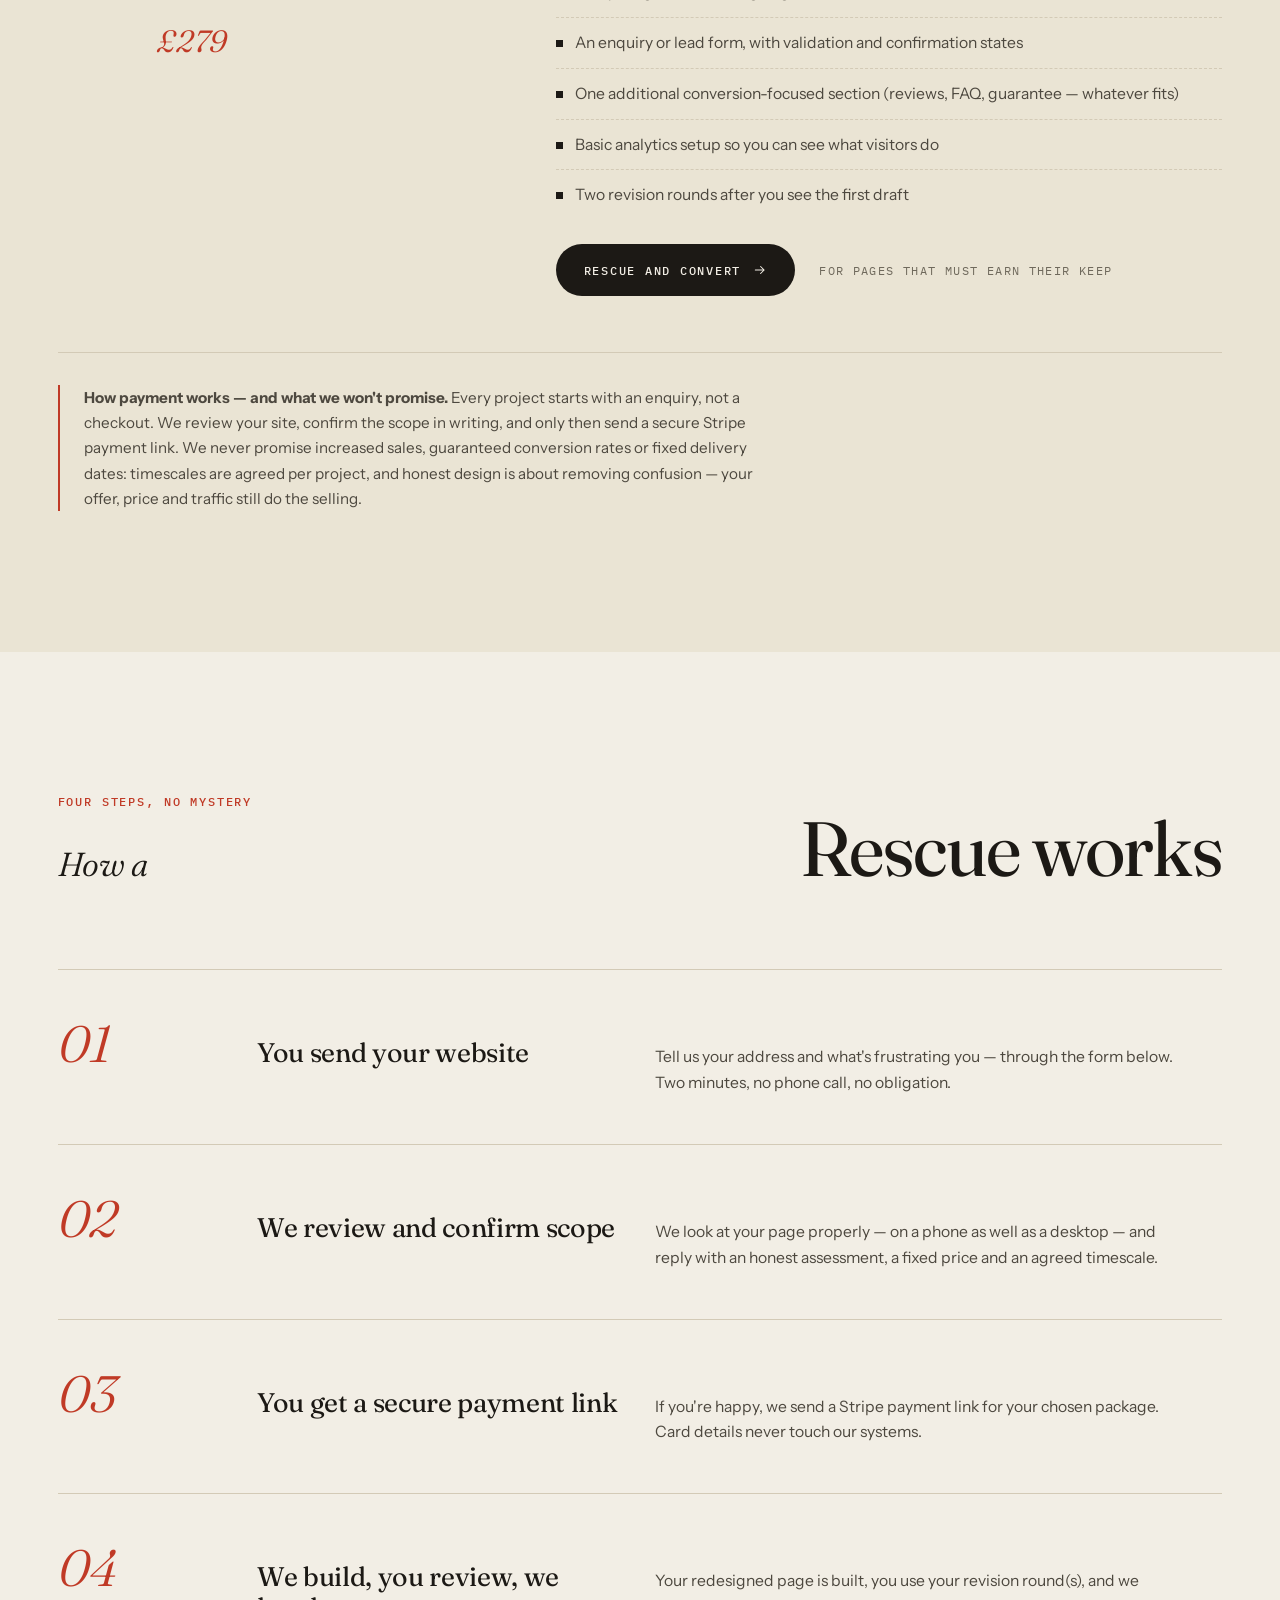
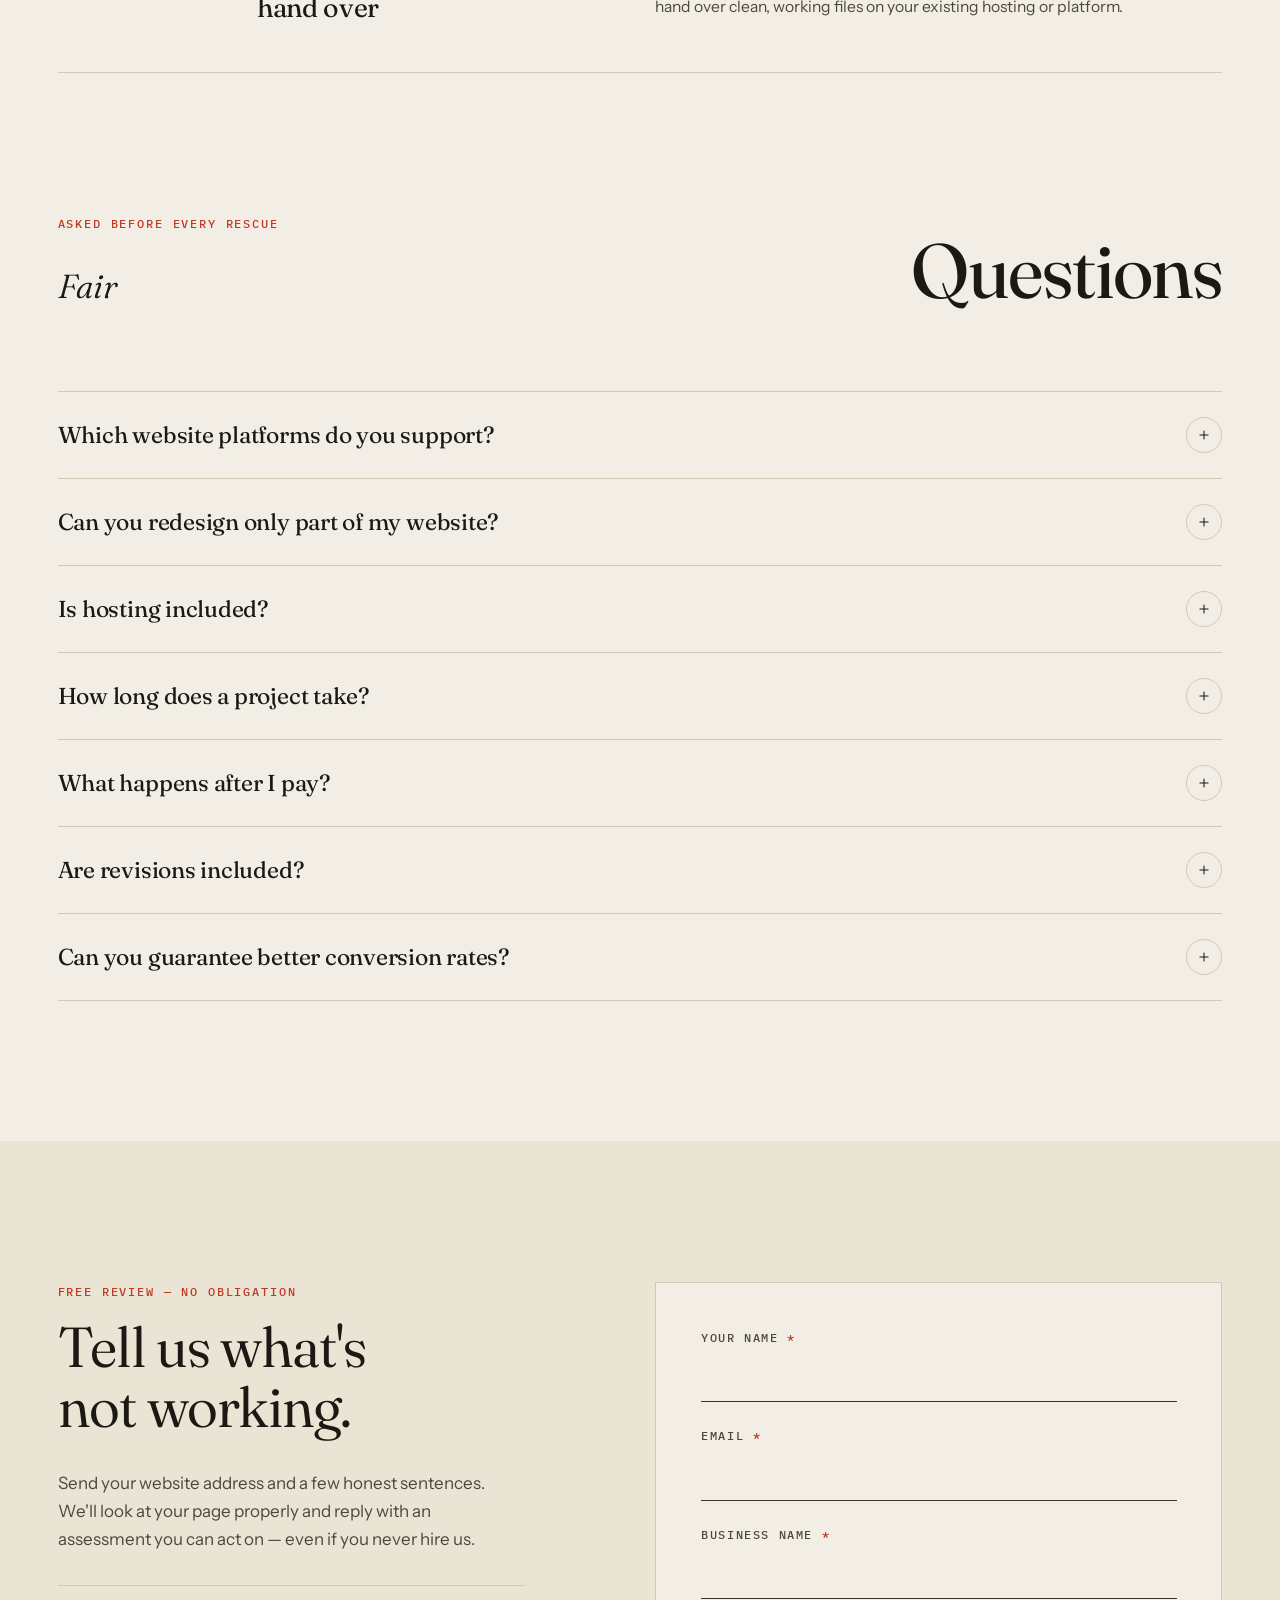
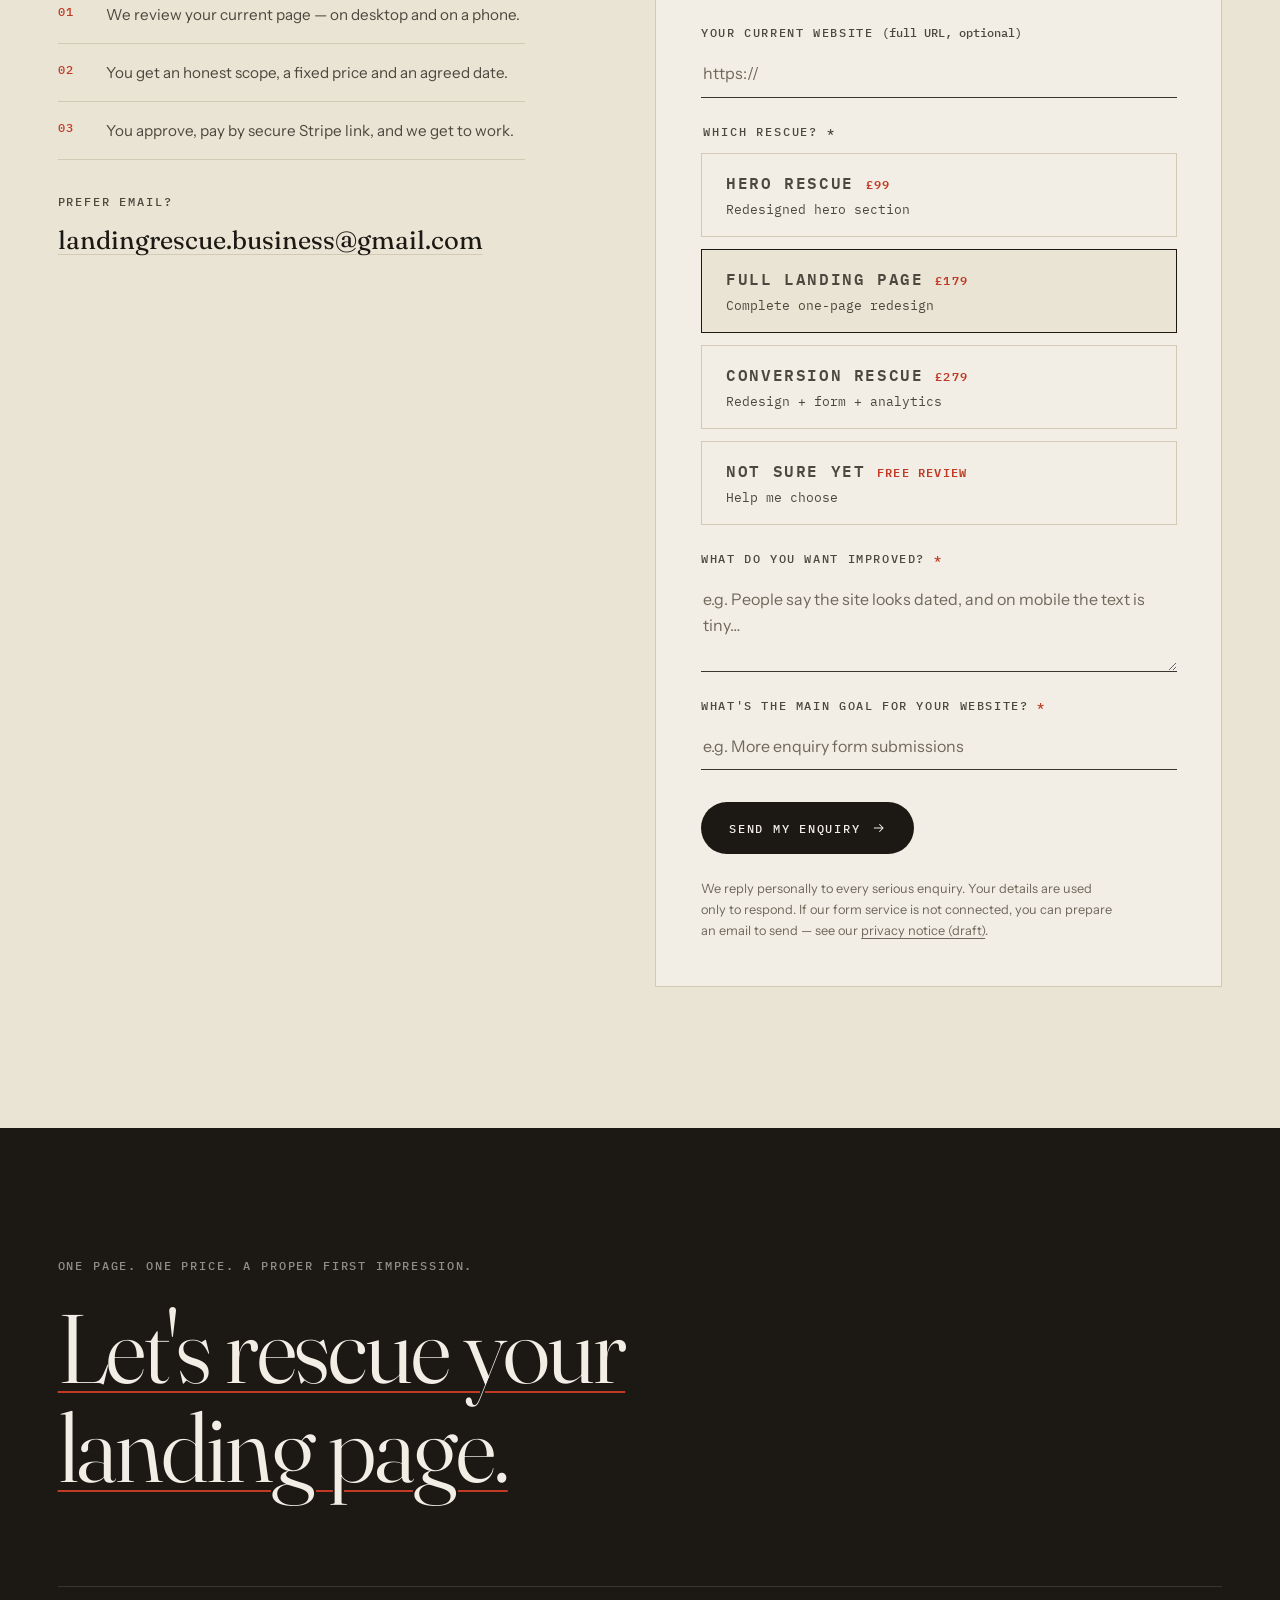
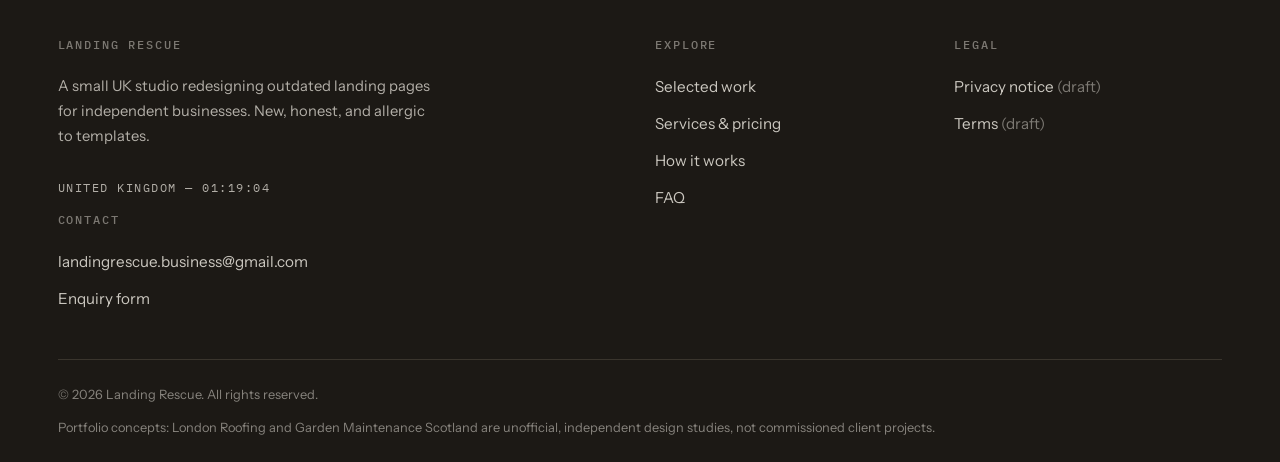
==== commit 7acaf40a: "Revert landscaping portfolio preview to preferred original design" ====
--- a/index.html
+++ b/index.html
@@ -133,20 +133,20 @@
           <!-- PROJECT 02 — Independent landscaping website concept -->
           <article class="project reveal">
             <a class="project-media project-media--garden" href="work/garden-maintenance-scotland/" aria-label="Open the interactive Garden Maintenance Scotland redesign concept">
-              <div class="garden-v4-thumb" aria-hidden="true">
-                <div class="gv4-nav"><span class="gv4-logo">▥</span><strong>GARDEN MAINTENANCE <small>SCOTLAND</small></strong><span>WHAT WE DO &nbsp; ABOUT &nbsp; GET A QUOTE</span><b>FREE ESTIMATE ↗</b></div>
-                <div class="gv4-stage">
-                  <div class="gv4-left"><small>YOUR LOCAL GARDEN TEAM</small><strong>GARDENS.<br>SORTED.</strong><p>Grass cutting. Garden care. Landscaping. Patios and fencing.</p><span>EAST KILBRIDE · GLASGOW</span></div>
-                  <div class="gv4-finder"><b>WHAT NEEDS DOING?</b><div>MAINTAIN &amp; TIDY &nbsp; / &nbsp; BUILD &amp; IMPROVE</div><p>01 &nbsp; GRASS CUTTING <span>○</span></p><p>02 &nbsp; GARDEN TIDY <span>○</span></p><p>03 &nbsp; PRESSURE WASHING <span>○</span></p><i>GET AN ESTIMATE &nbsp; ↗</i></div>
+              <div class="garden-thumb" aria-hidden="true">
+                <div class="garden-thumb-nav"><span class="garden-thumb-logo">◒ &nbsp;GARDEN<br><small>&nbsp;&nbsp;&nbsp; MAINTENANCE SCOTLAND</small></span><span class="garden-thumb-nav-links">SERVICES&nbsp;&nbsp;&nbsp; OUR APPROACH&nbsp;&nbsp;&nbsp; AREAS</span><span class="garden-thumb-nav-cta">FREE ESTIMATE ↗</span></div>
+                <div class="garden-thumb-main">
+                  <div class="garden-thumb-copy"><span class="garden-thumb-label">LANDSCAPING / EAST KILBRIDE · GLASGOW</span><strong>MAKE ROOM<br>FOR <em>THE GOOD</em><br>OUTDOORS.</strong><span class="garden-thumb-description">Thoughtful gardens, patios and outdoor spaces.</span><span class="garden-thumb-cta">GET A FREE ESTIMATE &nbsp;↗</span></div>
+                  <div class="garden-thumb-image"><img loading="lazy" src="https://images.unsplash.com/photo-1734079692147-c6fc9438a2d0?auto=format&amp;fit=crop&amp;w=920&amp;q=83" alt="Original stock photograph of wooden garden decking and stone landscaping"><span>OUTDOOR SPACES<br>WORTH LIVING IN.</span></div>
                 </div>
-                <div class="gv4-photo"><span>LOCAL JOBS. OUTDOOR WORK. REAL PEOPLE.</span></div>
+                <div class="garden-thumb-footer"><span>01 &nbsp; FREE CONSULTATIONS</span><span>02 &nbsp; LANDSCAPING &amp; CARE</span><span>03 &nbsp; GLASGOW &amp; BEYOND</span></div>
               </div>
               <span class="media-tag">Interactive concept — open the site ↗</span>
             </a>
             <div class="project-info">
               <p class="project-num">Project 02 / Landscaping &amp; outdoor living</p>
               <h3 class="project-title">Garden Maintenance Scotland — <em>website concept</em></h3>
-              <p class="body-copy">A bolder, practical service-first design with its own blue-and-yellow identity, an interactive “What needs doing?” job picker, clear service rows and genuine gardening stock photos. No invented results or customer projects. Unofficial and not company-approved.</p>
+              <p class="body-copy">An original editorial concept for a landscaping firm, with real licensed stock photography, service filters, responsive navigation, location shortcuts and an interactive enquiry demonstration. Based on its public website; not commissioned or approved by the company.</p>
               <p class="project-meta"><span>Live clickable demo</span><span>Landscaping</span><span>Desktop + mobile</span></p>
               <a class="link-arrow" href="work/garden-maintenance-scotland/">Explore the complete redesign
                 <svg viewBox="0 0 24 24" fill="none" aria-hidden="true"><path d="M4 12h15m0 0-6-6m6 6-6 6" stroke="currentColor" stroke-width="1.8" stroke-linecap="round" stroke-linejoin="round"/></svg>
--- a/assets/css/main.css
+++ b/assets/css/main.css
@@ -664,22 +664,28 @@
 
 
 
-/* Garden Maintenance Scotland: truthful miniature of the simpler live demo */
-.project-media--garden{background:#f4f3ef}
-.garden-v3-thumb{height:100%;width:100%;display:flex;flex-direction:column;background:#f4f3ef;color:#212923;overflow:hidden;font-family:Arial,Helvetica,sans-serif}
-.gv3-head{height:14%;flex:none;display:flex;gap:1.5%;align-items:center;border-bottom:1px solid #d5ddd2;padding:1.4% 3.2%}
-.gv3-logo{height:90%;aspect-ratio:1;display:grid;place-items:center;color:#fff;background:#304738;font-size:clamp(7px,1vw,14px);font-weight:900;letter-spacing:-.075em}
-.gv3-brand{font-size:clamp(6px,.78vw,12px);font-weight:900;line-height:1.04;white-space:nowrap}
-.gv3-brand small{display:block;font-size:.73em;letter-spacing:.13em;margin-top:2px}
-.gv3-navigation{font-size:clamp(4px,.6vw,9px);font-weight:700;white-space:nowrap;margin-left:auto}
-.gv3-cta{font-size:clamp(4px,.58vw,8px);font-weight:800;white-space:nowrap;color:#fff;background:#304738;padding:1.4% 1.5%}
-.gv3-kicker{height:8%;padding:0 3.2%;display:flex;justify-content:space-between;align-items:center;font-size:clamp(4px,.62vw,9px);font-weight:900;color:#617860;letter-spacing:.07em}
-.gv3-hero{height:30%;display:flex;align-items:center;justify-content:space-between;gap:4%;padding:0 3.2% 2%}
-.gv3-hero strong{font-size:clamp(19px,3.3vw,50px);line-height:.95;letter-spacing:-.064em;font-weight:900}
-.gv3-hero strong em{font-style:normal;color:#668064}
-.gv3-hero>span{max-width:26%;font-size:clamp(5px,.76vw,12px);line-height:1.5;color:#627360}
-.gv3-image{height:39%;width:93.6%;margin:0 auto;background:#93a991 url("https://images.unsplash.com/photo-1734079692147-c6fc9438a2d0?auto=format&fit=crop&w=950&q=77") center/cover;position:relative}
-.gv3-image span{position:absolute;bottom:0;left:0;right:0;background:#203628b0;padding:1.5% 2.5%;color:#fff;font-size:clamp(4px,.6vw,9px);font-weight:800;letter-spacing:.08em}
-.gv3-services{height:9%;display:flex;align-items:center;justify-content:space-around;gap:1%;padding:0 3.2%;font-size:clamp(4px,.6vw,9px);color:#607460;font-weight:800;white-space:nowrap}
-@media(max-width:860px){.gv3-logo{font-size:clamp(7px,1.4vw,14px)}.gv3-brand{font-size:clamp(6px,1.2vw,12px)}.gv3-navigation{font-size:clamp(4px,.95vw,9px)}.gv3-hero strong{font-size:clamp(23px,5.7vw,49px)}.gv3-hero>span{font-size:clamp(5px,1.2vw,10px)}}
-@media(max-width:420px){.gv3-navigation{display:none}.gv3-cta{margin-left:auto}.gv3-hero strong{font-size:clamp(19px,7vw,28px)}.gv3-services{font-size:4.7px}}
+
+/* Garden Maintenance Scotland v4: bold service-first branded concept preview */
+.project-media--garden{background:#FFD658}
+.garden-v4-thumb{height:100%;width:100%;display:flex;flex-direction:column;background:#FFD658;color:#153540;overflow:hidden;font-family:Arial,Helvetica,sans-serif}
+.gv4-nav{height:13%;flex:none;background:#fff;display:flex;align-items:center;gap:1.3%;padding:1.4% 2%;white-space:nowrap}
+.gv4-logo{width:6%;aspect-ratio:1;background:#153540;color:#FFD658;display:grid;place-items:center;font-size:clamp(9px,1.5vw,23px);font-weight:900}
+.gv4-nav>strong{font-size:clamp(5px,.7vw,11px);font-weight:900;line-height:1.05}
+.gv4-nav>strong small{display:block;font-size:.8em;letter-spacing:.1em}
+.gv4-nav>span:nth-of-type(2){margin-left:auto;font-size:clamp(4px,.6vw,8px);font-weight:800}
+.gv4-nav>b{background:#FFD658;font-size:clamp(4px,.58vw,8px);padding:1.3% 1.5%;font-weight:900}
+.gv4-stage{height:63%;display:grid;grid-template-columns:54% 46%;gap:0}
+.gv4-left{padding:8% 4.6% 4%;display:flex;flex-direction:column;align-items:flex-start}
+.gv4-left>small{font-size:clamp(5px,.63vw,10px);letter-spacing:.09em;font-weight:900;margin-bottom:8%}
+.gv4-left>strong{font-family:Impact,"Arial Black",Arial,sans-serif;font-size:clamp(29px,5.45vw,86px);line-height:.79;letter-spacing:-.025em;font-weight:900}
+.gv4-left>p{font-size:clamp(5px,.82vw,12px);line-height:1.3;max-width:80%;margin-top:7%}
+.gv4-left>span{font-size:clamp(4px,.65vw,9px);letter-spacing:.05em;font-weight:800;margin-top:auto}
+.gv4-finder{background:white;border:clamp(1px,.25vw,3px) solid #153540;box-shadow:clamp(3px,.7vw,10px) clamp(3px,.7vw,10px) 0 #153540;margin:5% 8% 8% 0;padding:5%;display:flex;flex-direction:column;min-width:0}
+.gv4-finder>b{font-family:Impact,"Arial Black",Arial,sans-serif;font-size:clamp(12px,2vw,27px);line-height:1;margin-bottom:8%;white-space:nowrap}
+.gv4-finder>div{font-size:clamp(4px,.55vw,8px);border-bottom:2px solid #153540;padding-bottom:8%;font-weight:900;white-space:nowrap}
+.gv4-finder>p{font-size:clamp(5px,.75vw,11px);padding:5% 0;border-bottom:1px solid #CAD5DA;font-weight:900;display:flex;justify-content:space-between}
+.gv4-finder>i{font-style:normal;background:#153540;color:#fff;font-size:clamp(4px,.65vw,9px);font-weight:900;padding:4.5%;margin-top:auto;text-align:center;white-space:nowrap}
+.gv4-photo{flex:1;min-height:0;background:#587965 url("https://images.pexels.com/photos/8174996/pexels-photo-8174996.jpeg?auto=compress&cs=tinysrgb&w=950") center 43%/cover;display:flex;align-items:flex-end}
+.gv4-photo>span{background:#153540CC;width:100%;color:white;padding:1.7% 3%;font-size:clamp(5px,.68vw,9px);font-weight:900;letter-spacing:.07em}
+@media(max-width:860px){.gv4-left>strong{font-size:clamp(34px,7vw,70px)}.gv4-finder>b{font-size:clamp(12px,2.8vw,24px)}.gv4-nav>strong{font-size:clamp(5px,1vw,10px)}.gv4-left>p{font-size:clamp(6px,1.2vw,10px)}}
+@media(max-width:420px){.gv4-nav>span:nth-of-type(2){display:none}.gv4-nav>b{margin-left:auto}.gv4-left>strong{font-size:clamp(26px,8.6vw,38px)}.gv4-finder>b{font-size:clamp(11px,3.4vw,18px)}.gv4-finder>p{font-size:clamp(5px,1.5vw,8px)}.gv4-left>small{font-size:5px}}
